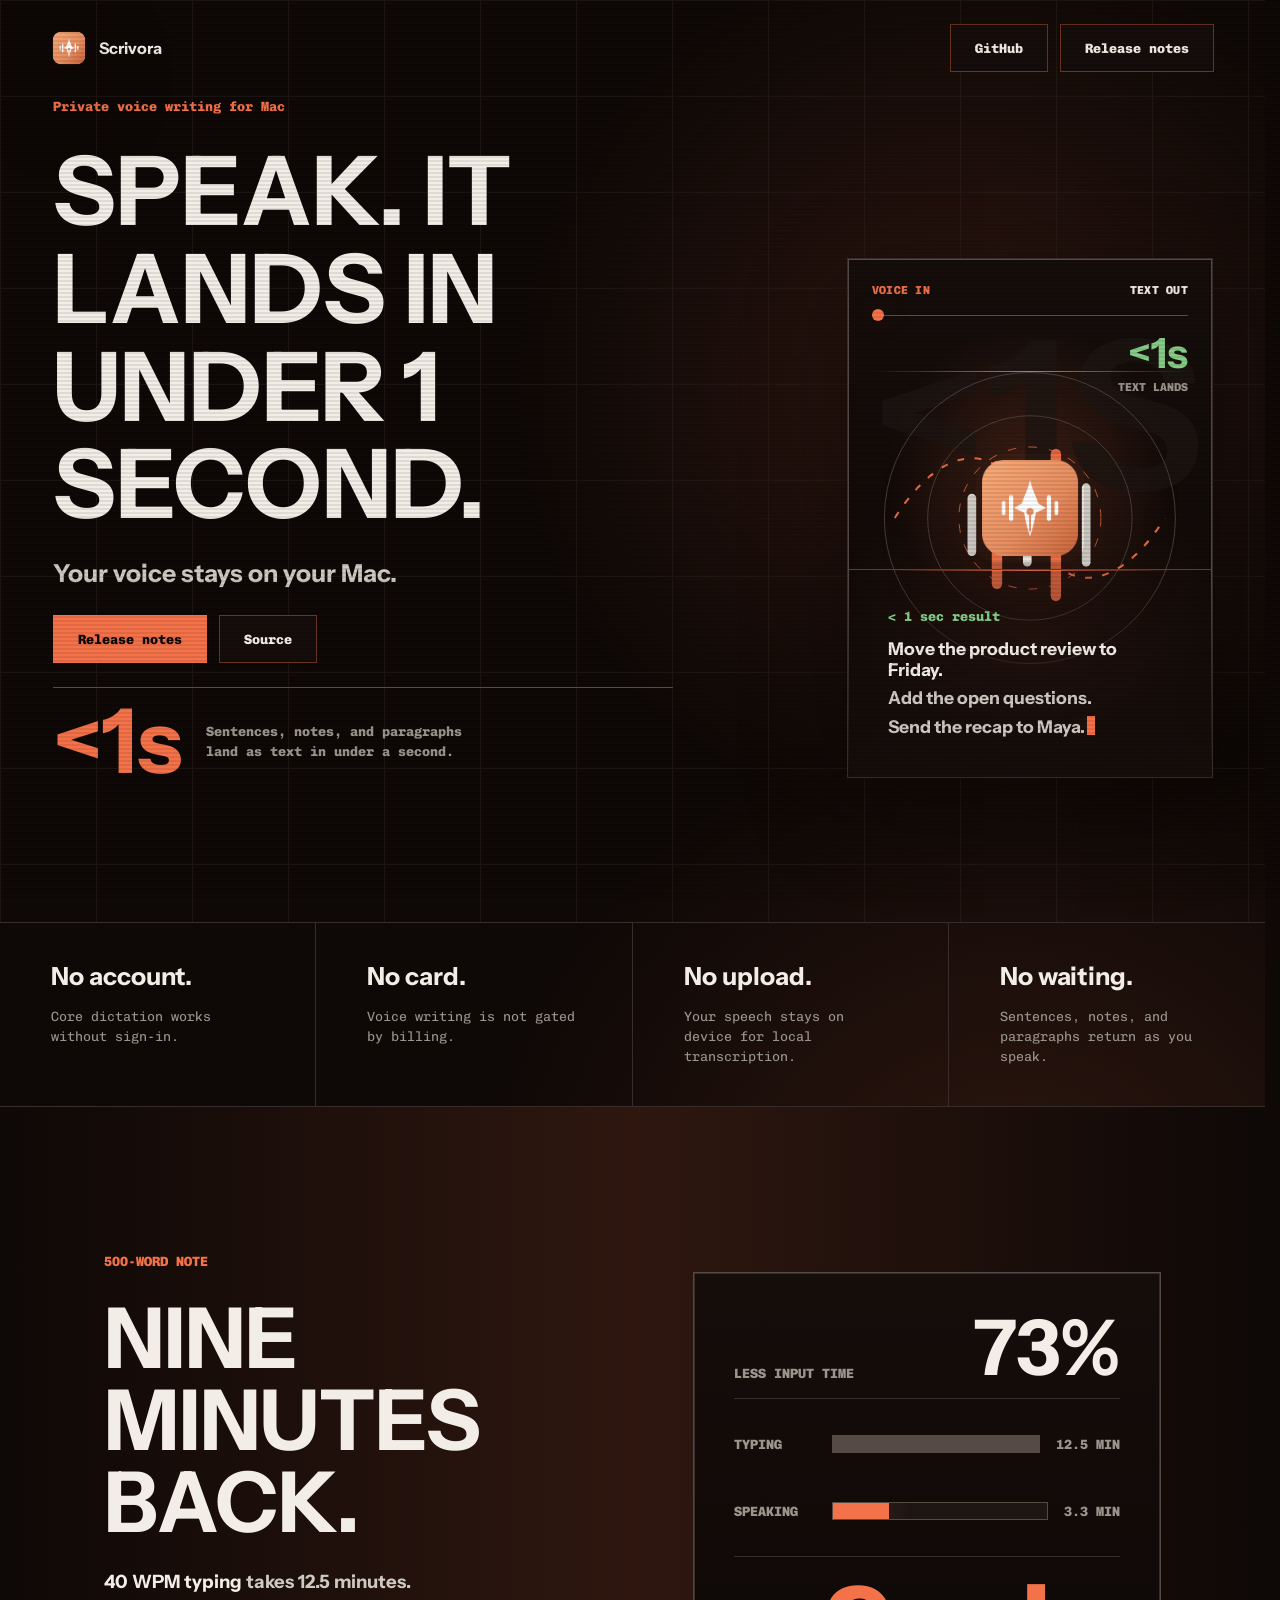
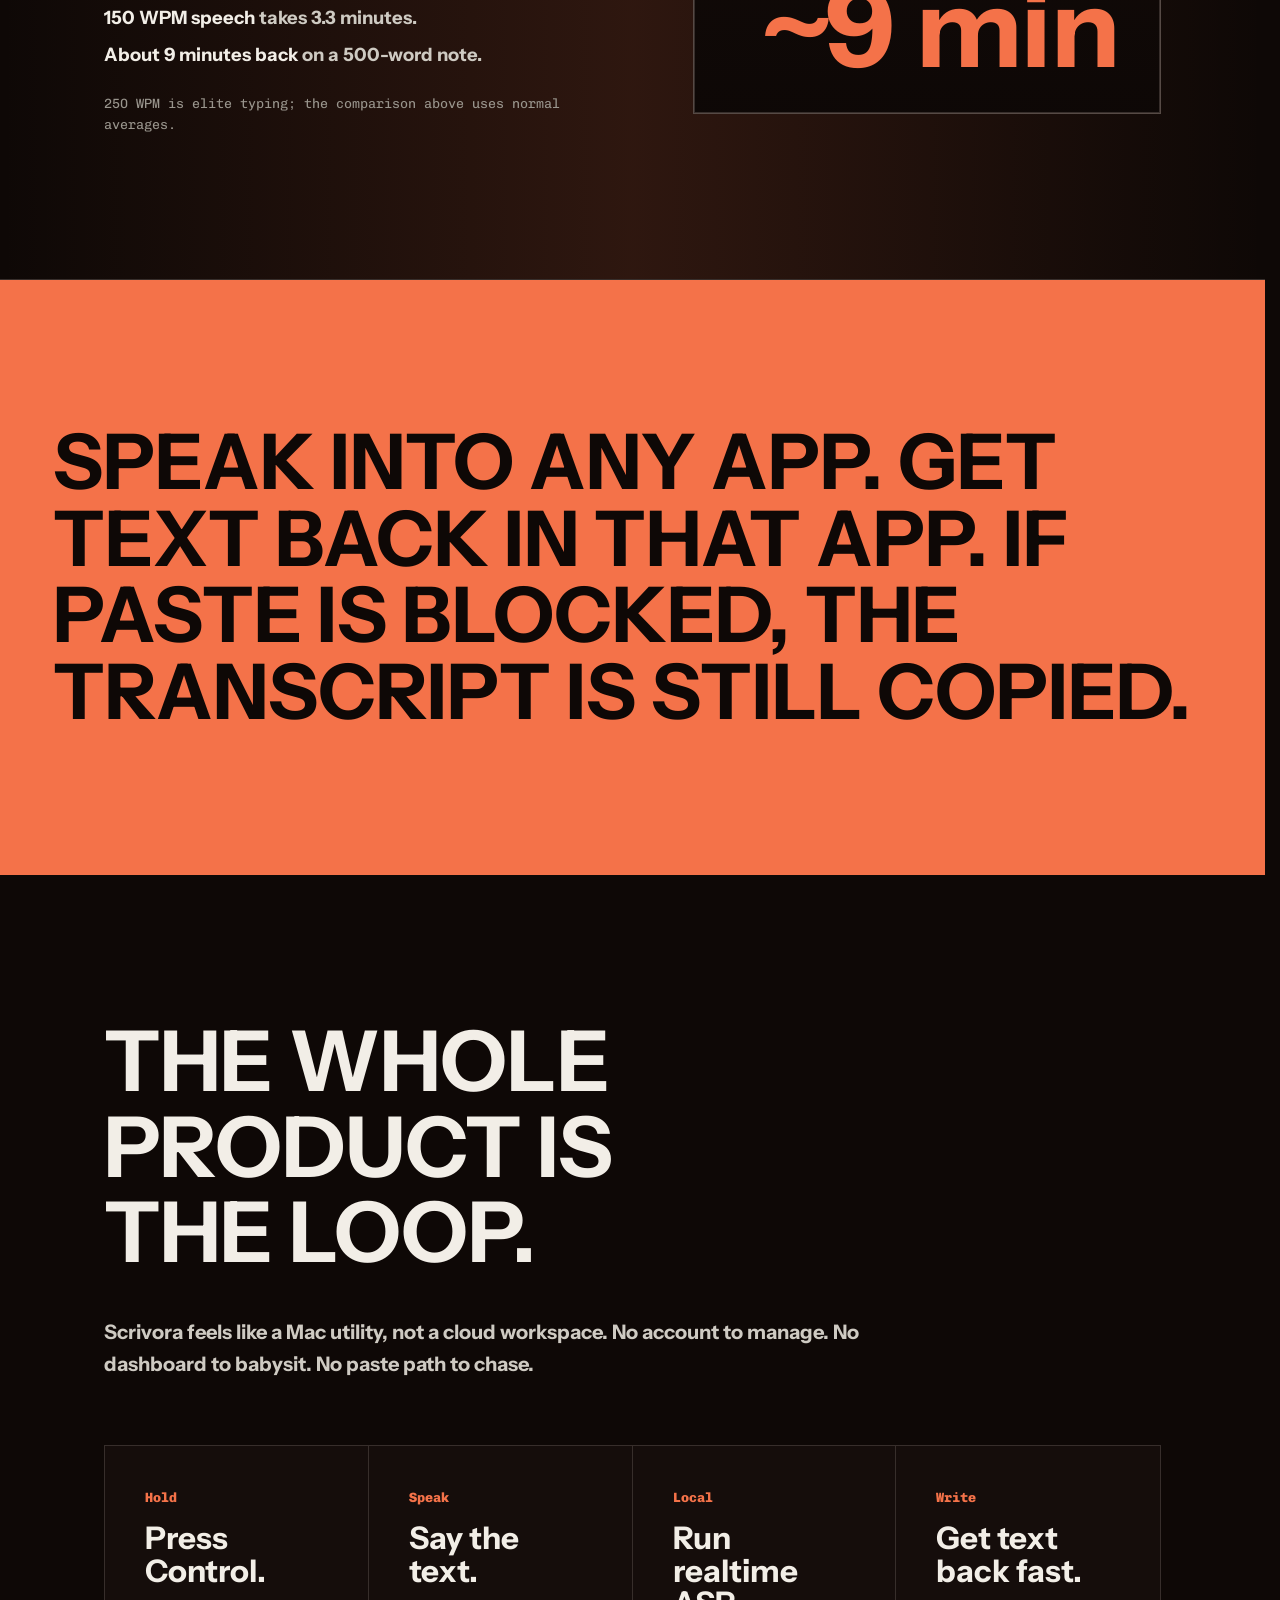
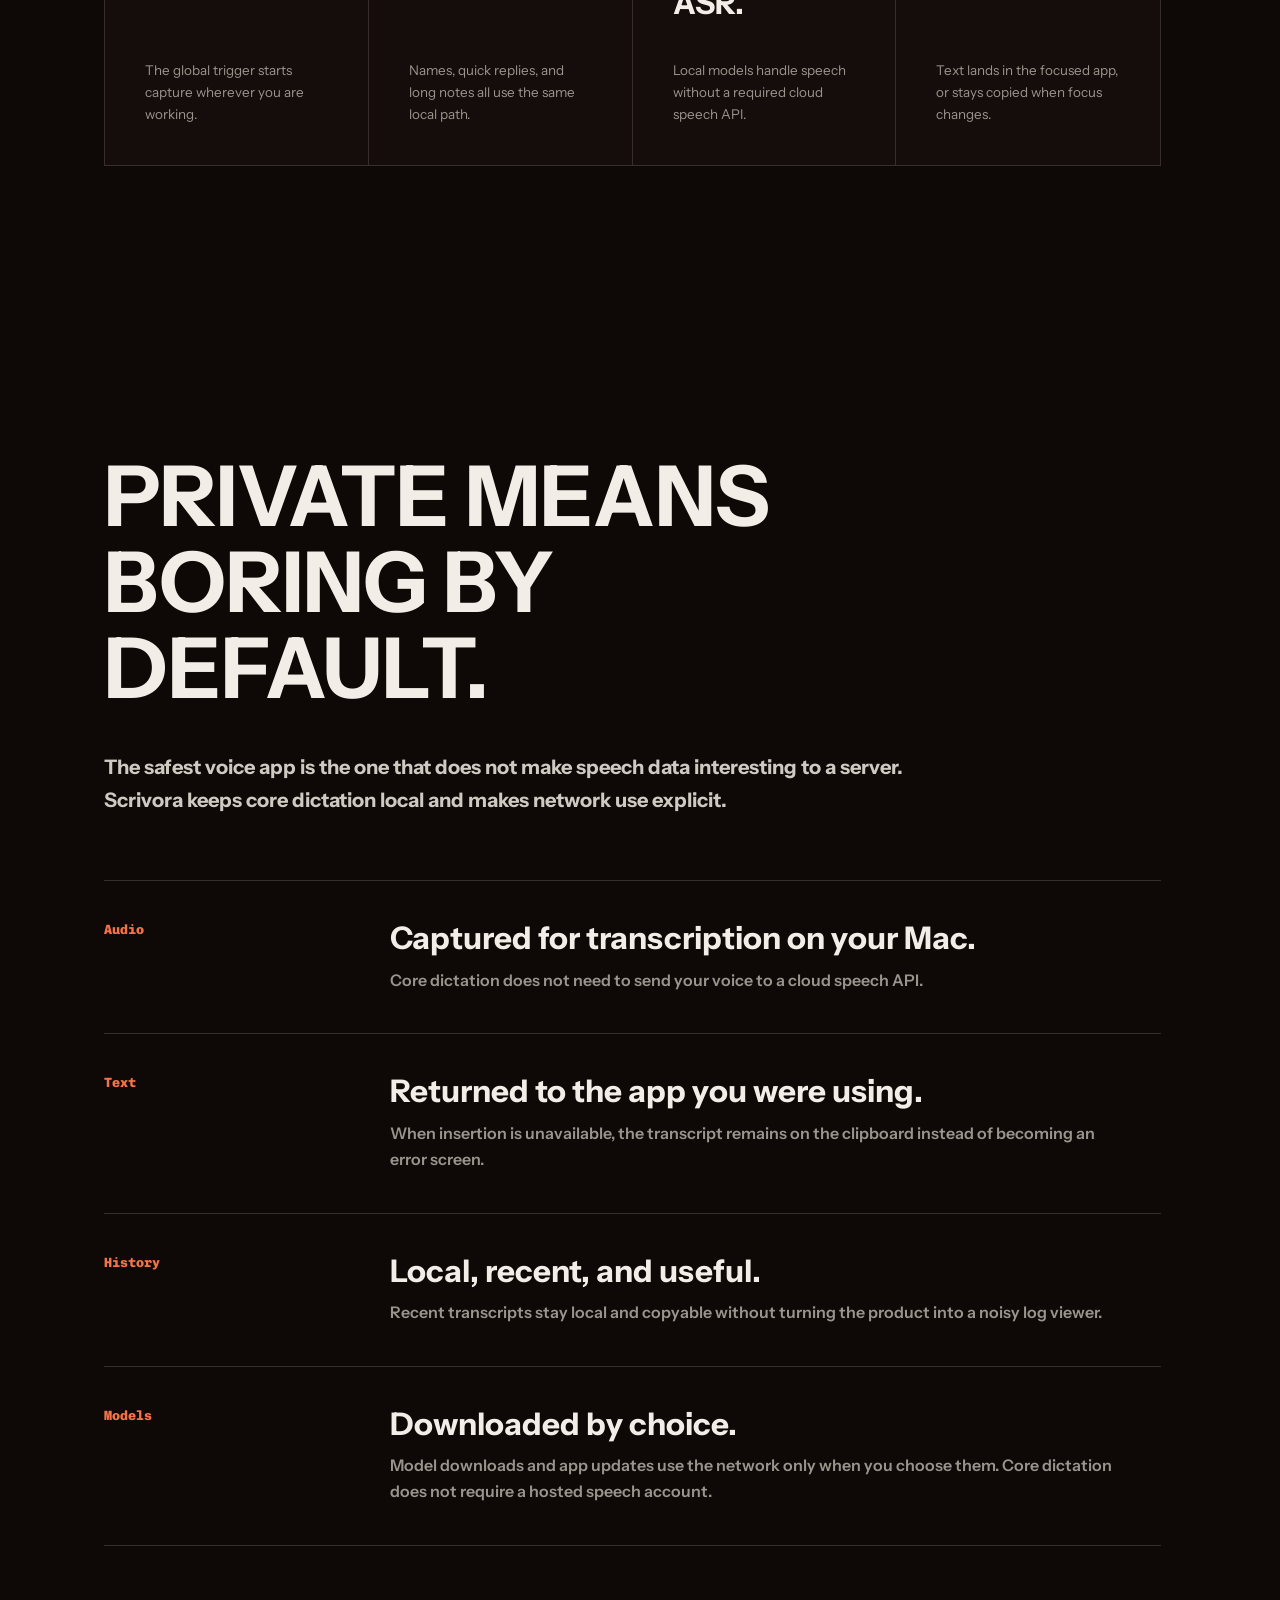
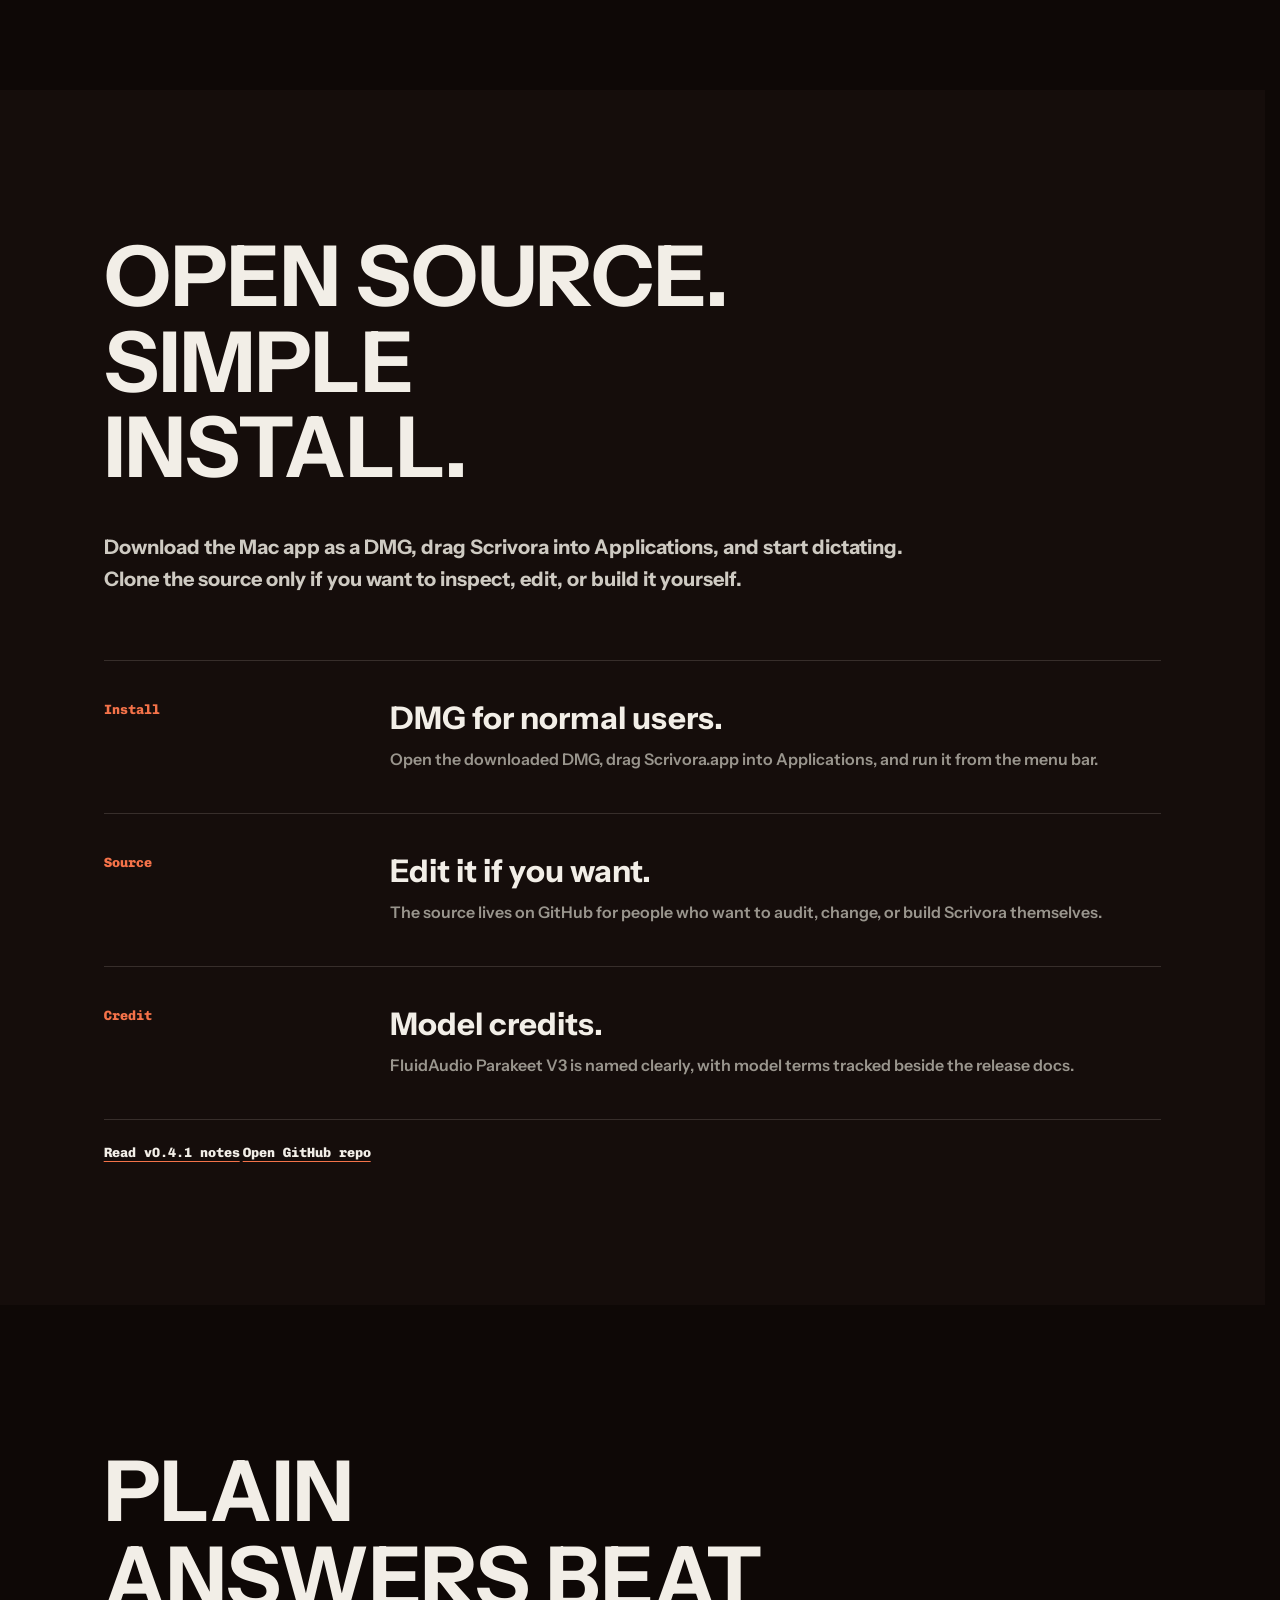
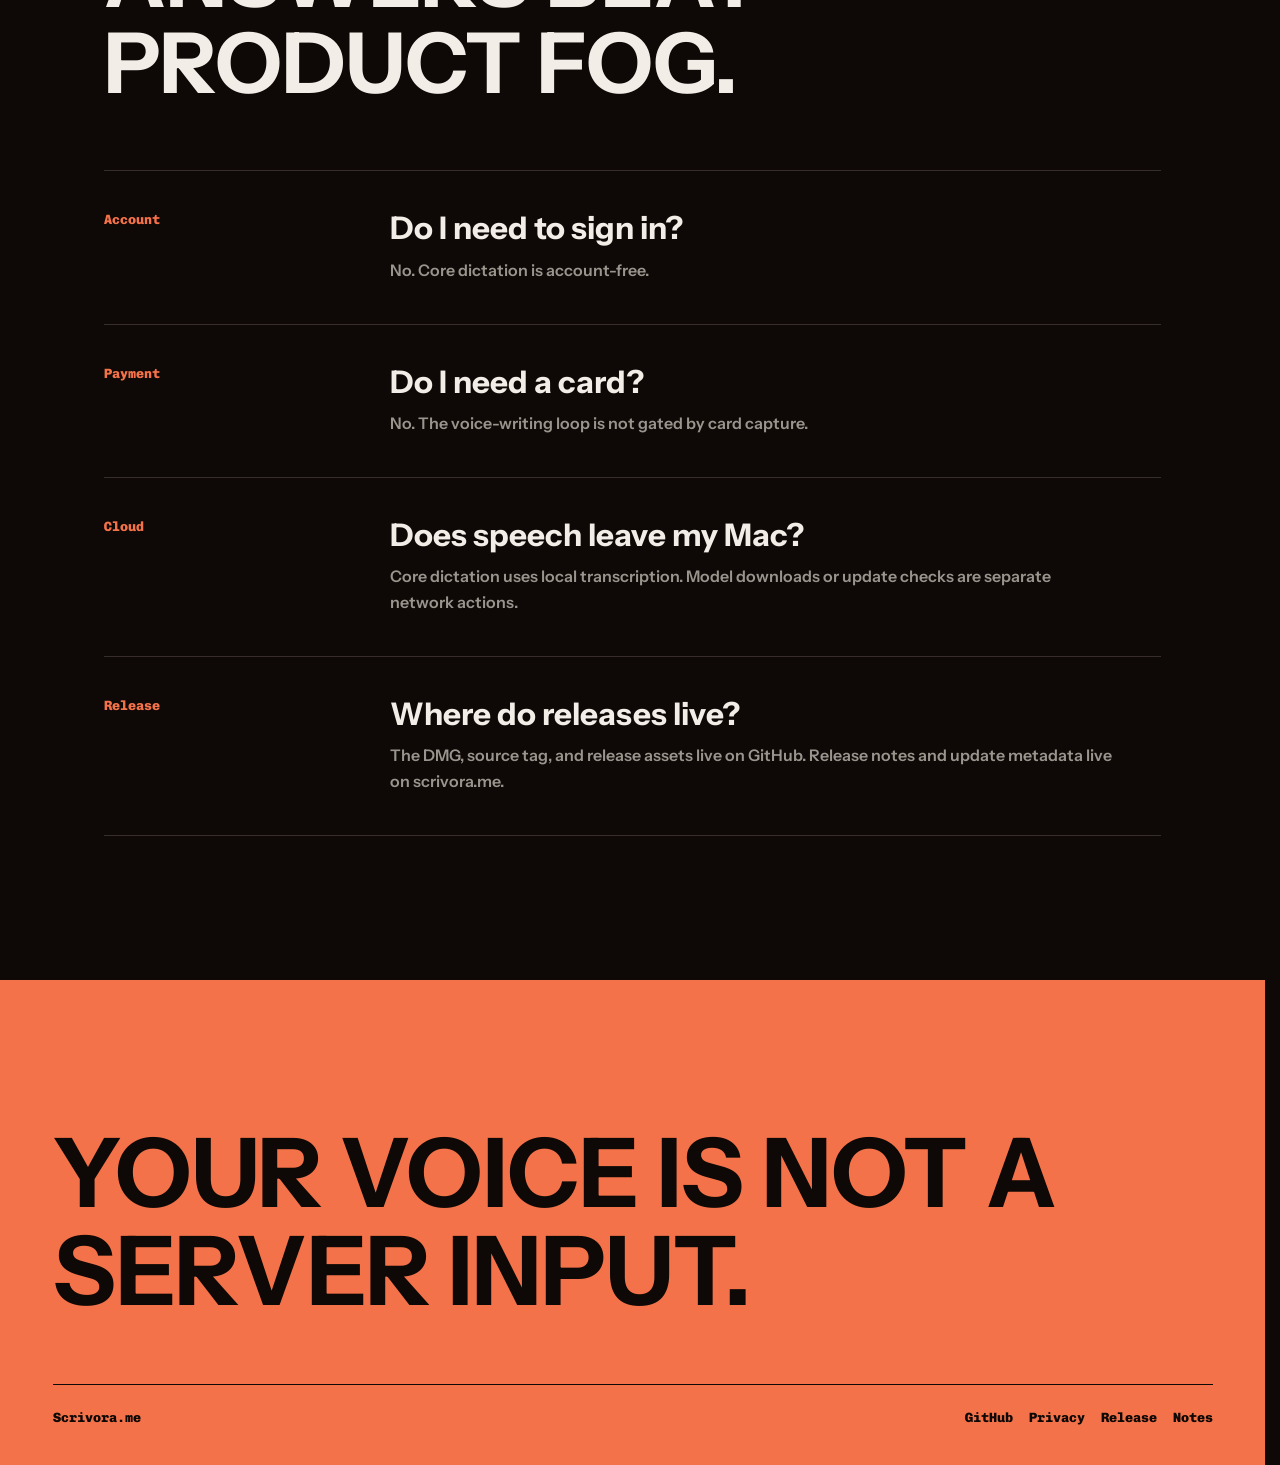
==== index.html @ 7285a5b5 "fix: remove invalid dmg release path" ====
<!doctype html>
<html lang="en">
<head>
  <meta charset="utf-8">
  <meta name="viewport" content="width=device-width, initial-scale=1, viewport-fit=cover">
  <title>Scrivora - Private Voice Writing for Mac</title>
  <meta name="description" content="Scrivora is private voice writing for macOS. No account, no card, no cloud speech API. Hold Control, speak, and text lands in under a second.">
  <meta name="theme-color" content="#1f1714">
  <meta property="og:title" content="Scrivora">
  <meta property="og:description" content="Everything private. Nothing leaves your device for core dictation. No account. No card.">
  <meta property="og:type" content="website">
  <meta property="og:url" content="https://scrivora.me/">
  <meta property="og:image" content="https://scrivora.me/Assets/ScrivoraIcon.png">
  <meta name="twitter:card" content="summary">
  <link rel="canonical" href="https://scrivora.me/">
  <link rel="icon" href="/Assets/ScrivoraIcon.png">
  <link rel="apple-touch-icon" href="/Assets/ScrivoraIcon.png">
  <link rel="manifest" href="/site.webmanifest">
  <link rel="stylesheet" href="/tokens.css">
  <style>
    /* Hallmark · pre-emit critique: P5 H4 E5 S5 R5 V4
     * Hallmark · macrostructure: Manifesto · tone: austere technical · anchor hue: terracotta · nav: N9 · footer: Ft5
     */
    @import url("https://fonts.googleapis.com/css2?family=Chivo+Mono:wght@400;600;700;800&family=Instrument+Sans:wght@400;500;600;700;800;900&display=swap");

    * {
      box-sizing: border-box;
    }

    html,
    body {
      overflow-x: clip;
      background: var(--color-paper);
      color: var(--color-ink);
    }

    html {
      scroll-behavior: smooth;
      scrollbar-gutter: stable;
    }

    body {
      min-width: 320px;
      margin: 0;
      background: var(--gradient-page), var(--color-paper);
      font-family: var(--font-body);
      letter-spacing: 0;
      text-rendering: optimizeLegibility;
      -webkit-font-smoothing: antialiased;
    }

    body::before {
      content: "";
      position: fixed;
      inset: 0;
      z-index: 20;
      pointer-events: none;
      background: var(--pattern-scanline);
      opacity: 0.42;
    }

    ::selection {
      background: var(--color-accent);
      color: var(--color-paper);
    }

    a {
      color: inherit;
    }

    img,
    svg {
      display: block;
      max-width: 100%;
    }

    h1,
    h2,
    h3,
    p {
      margin: 0;
    }

    h1,
    h2,
    h3 {
      min-width: 0;
      overflow-wrap: anywhere;
      font-family: var(--font-display);
      font-style: normal;
      font-weight: 900;
      letter-spacing: 0;
    }

    p {
      color: var(--color-ink-soft);
      font-size: var(--text-base);
      line-height: 1.62;
    }

    .skip-link {
      position: absolute;
      inset-block-start: var(--space-md);
      inset-inline-start: var(--space-md);
      z-index: 40;
      transform: translateY(-160%);
      padding: var(--space-sm) var(--space-md);
      border: var(--rule-hair) solid var(--color-rule-strong);
      background: var(--color-paper);
      color: var(--color-ink);
      font-family: var(--font-mono);
      font-size: var(--text-sm);
      text-decoration: none;
      transition: transform var(--dur-short) var(--ease-out);
    }

    .skip-link:focus {
      transform: translateY(0);
      outline: 2px solid var(--color-accent);
      outline-offset: 3px;
    }

    .nav-edge {
      position: absolute;
      inset-block-start: 0;
      inset-inline: 0;
      z-index: 10;
      display: flex;
      align-items: center;
      justify-content: space-between;
      gap: var(--space-lg);
      padding: var(--space-lg) var(--page-gutter);
    }

    .wordmark {
      display: inline-flex;
      align-items: center;
      gap: var(--space-sm);
      color: var(--color-ink);
      font-family: var(--font-display);
      font-weight: 900;
      text-decoration: none;
      white-space: nowrap;
    }

    .wordmark:hover,
    .wordmark:focus-visible,
    .foot-links a:hover,
    .foot-links a:focus-visible {
      color: var(--color-accent);
      outline: 0;
    }

    .wordmark:focus-visible,
    .foot-links a:focus-visible {
      outline: 2px solid var(--color-accent);
      outline-offset: 4px;
    }

    .wordmark:active,
    .foot-links a:active {
      color: var(--color-accent-strong);
    }

    .wordmark img {
      width: 36px;
      height: 36px;
      border-radius: var(--radius-sm);
      box-shadow: var(--shadow-soft);
    }

    .nav-links {
      display: inline-flex;
      align-items: center;
      gap: var(--space-sm);
    }

    .nav-cta,
    .button,
    .text-link {
      white-space: nowrap;
    }

    .nav-cta,
    .button {
      display: inline-flex;
      align-items: center;
      justify-content: center;
      min-height: 48px;
      padding: 0 var(--space-lg);
      border: var(--rule-hair) solid var(--color-accent-rule);
      background: var(--color-paper-2);
      color: var(--color-ink);
      font-family: var(--font-mono);
      font-size: var(--text-sm);
      font-weight: 800;
      text-decoration: none;
      transition: transform var(--dur-short) var(--ease-out), background-color var(--dur-short) var(--ease-out), border-color var(--dur-short) var(--ease-out);
    }

    .button.primary {
      background: var(--color-accent);
      border-color: var(--color-accent);
      color: var(--color-paper);
    }

    .nav-cta:hover,
    .button:hover,
    .nav-cta:focus-visible,
    .button:focus-visible {
      transform: translateY(-1px);
      border-color: var(--color-accent);
      outline: 0;
    }

    .nav-cta:focus-visible,
    .button:focus-visible,
    .text-link:focus-visible {
      outline: 2px solid var(--color-accent);
      outline-offset: 4px;
    }

    .nav-cta:active,
    .button:active {
      transform: translateY(1px);
    }

    .nav-cta[aria-disabled="true"],
    .button:disabled,
    .button[aria-disabled="true"],
    .text-link[aria-disabled="true"],
    .foot-links a[aria-disabled="true"] {
      color: var(--color-muted);
      cursor: not-allowed;
      background: var(--color-paper-3);
      border-color: var(--color-rule);
      pointer-events: none;
    }

    .hero {
      position: relative;
      min-height: 760px;
      display: grid;
      align-items: end;
      padding: var(--space-3xl) var(--page-gutter) var(--space-4xl);
      background: var(--gradient-hero);
      isolation: isolate;
    }

    .hero::before {
      content: "";
      position: absolute;
      inset: 0;
      z-index: -2;
      background: var(--pattern-grid);
      background-size: 96px 96px;
      opacity: 0.36;
    }

    .hero-layout {
      width: min(100%, var(--page-max));
      margin-inline: auto;
      display: grid;
      grid-template-columns: minmax(0, 1.05fr) minmax(280px, 0.55fr);
      gap: var(--space-3xl);
      align-items: end;
    }

    .hero-copy {
      display: grid;
      gap: var(--space-lg);
    }

    .product-line {
      color: var(--color-accent);
      font-family: var(--font-mono);
      font-size: var(--text-sm);
      font-weight: 800;
    }

    .hero h1 {
      max-width: 10ch;
      color: var(--color-ink);
      font-size: var(--text-display);
      line-height: 1.02;
      text-transform: uppercase;
      overflow-wrap: anywhere;
    }

    .hero-lede {
      max-width: 42ch;
      color: var(--color-ink-soft);
      font-size: clamp(1.15rem, 2vw, 1.55rem);
      font-weight: 700;
      line-height: 1.36;
    }

    .hero-actions {
      display: flex;
      flex-wrap: wrap;
      gap: var(--space-sm);
      align-items: center;
    }

    .hero-proof {
      display: grid;
      grid-template-columns: auto minmax(0, 1fr);
      gap: var(--space-lg);
      align-items: center;
      width: min(100%, 620px);
      padding-block-start: var(--space-md);
      border-block-start: var(--rule-hair) solid var(--color-rule-strong);
    }

    .hero-proof strong {
      color: var(--color-accent);
      font-family: var(--font-display);
      font-size: clamp(3.4rem, 7vw, 6.3rem);
      font-weight: 900;
      line-height: 0.82;
      white-space: nowrap;
    }

    .hero-proof span {
      max-width: 34ch;
      color: var(--color-muted);
      font-family: var(--font-mono);
      font-size: var(--text-sm);
      font-weight: 800;
      line-height: 1.5;
    }

    .privacy-signal {
      position: relative;
      min-height: 520px;
      display: grid;
      align-items: end;
      border: var(--rule-hair) solid var(--color-rule);
      background: linear-gradient(180deg, var(--color-paper-2), var(--color-paper));
      overflow: clip;
      isolation: isolate;
      container-type: inline-size;
      box-shadow: inset 0 0 0 var(--rule-hair) var(--color-rule-strong), var(--shadow-soft);
    }

    .privacy-signal::before {
      content: "";
      position: absolute;
      inset: -24%;
      z-index: -1;
      background:
        radial-gradient(circle at 50% 42%, var(--color-glow), var(--color-transparent) 34%),
        radial-gradient(circle at 50% 70%, var(--color-accent-soft), var(--color-transparent) 42%);
      opacity: 0.82;
      transform: scale(0.82);
      animation: signal-bloom 2.6s var(--ease-in-out) infinite;
    }

    .privacy-signal::after {
      content: "<1S";
      position: absolute;
      inset-inline-start: var(--space-lg);
      inset-block-start: 52px;
      color: var(--color-paper-3);
      font-family: var(--font-display);
      font-size: clamp(5.2rem, 18vw, 13rem);
      font-weight: 900;
      line-height: 1;
      z-index: 0;
      opacity: 0.72;
    }

    .signal-svg {
      position: absolute;
      inset: 0;
      z-index: 1;
      width: 100%;
      height: 100%;
      opacity: 0.95;
    }

    .signal-flow {
      position: absolute;
      inset-block-start: var(--space-lg);
      inset-inline: var(--space-lg);
      z-index: 3;
      min-height: 56px;
      color: var(--color-muted);
      font-family: var(--font-mono);
      font-size: var(--text-xs);
      font-weight: 800;
      letter-spacing: 0.02em;
    }

    .signal-flow span {
      position: absolute;
      inset-block-start: 0;
      text-transform: uppercase;
      white-space: nowrap;
    }

    .signal-flow span:first-child {
      inset-inline-start: 0;
      color: var(--color-accent);
    }

    .signal-flow span:last-child {
      inset-inline-end: 0;
      color: var(--color-ink);
    }

    .signal-flow::before {
      content: "";
      position: absolute;
      inset-inline: 0;
      inset-block-start: 32px;
      height: var(--rule-hair);
      background: var(--color-rule-strong);
    }

    .signal-flow::after {
      content: "";
      position: absolute;
      inset-inline-start: 0;
      inset-block-start: 26px;
      width: 12px;
      height: 12px;
      border-radius: 999px;
      background: var(--color-accent);
      box-shadow: 0 0 32px var(--color-glow);
      animation: flow-travel 1.15s var(--ease-in-out) infinite;
    }

    .signal-ring {
      fill: none;
      stroke: var(--color-rule-strong);
      stroke-width: 1;
    }

    .signal-ring.accent {
      stroke: var(--color-accent);
      stroke-dasharray: 10 14;
      animation: signal-dash 4.8s linear infinite;
      transform-origin: center;
    }

    .signal-path {
      fill: none;
      stroke: var(--color-accent);
      stroke-width: 2.4;
      stroke-dasharray: 8 12;
      filter: drop-shadow(0 0 18px var(--color-glow));
      animation: route-dash 1.6s linear infinite;
    }

    .signal-bars rect {
      fill: var(--color-ink);
      transform-origin: center;
      animation: bar-pulse 640ms var(--ease-in-out) infinite;
    }

    .signal-bars rect:nth-child(2n) {
      fill: var(--color-accent);
      animation-delay: 180ms;
    }

    .signal-sweep {
      position: absolute;
      inset-inline: var(--space-lg);
      inset-block-start: 112px;
      z-index: 2;
      height: var(--rule-hair);
      background: linear-gradient(90deg, var(--color-transparent), var(--color-accent), var(--color-transparent));
      opacity: 0.92;
      filter: drop-shadow(0 0 18px var(--color-glow));
      animation: scan-sweep 1.15s var(--ease-in-out) infinite;
    }

    .signal-metric {
      position: absolute;
      inset-inline-end: var(--space-lg);
      inset-block-start: 76px;
      z-index: 3;
      display: grid;
      gap: var(--space-xs);
      justify-items: end;
      color: var(--color-ink);
      font-family: var(--font-mono);
      font-weight: 800;
      text-align: end;
    }

    .signal-metric strong {
      color: var(--color-device);
      font-family: var(--font-display);
      font-size: clamp(2.6rem, 9cqw, 4.8rem);
      line-height: 0.88;
    }

    .signal-metric span {
      color: var(--color-muted);
      font-size: var(--text-xs);
      text-transform: uppercase;
    }

    .signal-mark {
      position: absolute;
      inset-block-start: 48%;
      inset-inline-start: 50%;
      z-index: 2;
      width: 108px;
      height: 108px;
      transform: translate(-50%, -50%);
      border-radius: var(--radius-lg);
      box-shadow: var(--shadow-soft);
      animation: mark-float 2.2s var(--ease-in-out) infinite;
    }

    .signal-output {
      position: relative;
      z-index: 2;
      display: grid;
      gap: var(--space-md);
      padding: var(--space-xl);
      border-block-start: var(--rule-hair) solid var(--color-rule-strong);
      background: linear-gradient(180deg, var(--color-transparent), var(--color-paper-2));
    }

    .signal-output::before {
      content: "";
      position: absolute;
      inset-inline: var(--space-xl);
      inset-block-start: 0;
      height: var(--rule-hair);
      background: linear-gradient(90deg, var(--color-transparent), var(--color-accent), var(--color-transparent));
      opacity: 0.82;
      transform-origin: left;
      animation: output-write 1.6s var(--ease-in-out) infinite;
    }

    .latency-chip {
      width: fit-content;
      color: var(--color-device);
      font-family: var(--font-mono);
      font-size: var(--text-sm);
      font-weight: 800;
      line-height: 1;
    }

    .result-words {
      display: grid;
      gap: 0.4em;
      max-width: 34ch;
      color: var(--color-ink);
      font-size: clamp(1.1rem, 3.8cqw, 1.55rem);
      font-weight: 900;
      line-height: 1.18;
    }

    .result-line {
      display: block;
      overflow: hidden;
    }

    .result-line > span {
      display: inline-block;
      opacity: 0;
      clip-path: inset(0 100% 0 0);
      transform: translateY(12px);
      animation: line-write 680ms var(--ease-out) forwards;
    }

    .result-line:nth-child(2) > span {
      animation-delay: 420ms;
    }

    .result-line:nth-child(3) > span {
      animation-delay: 820ms;
    }

    .result-caret {
      display: inline-block;
      width: 0.42em;
      height: 1.08em;
      margin-inline-start: 0.14em;
      background: var(--color-accent);
      box-shadow: 0 0 22px var(--color-glow);
      vertical-align: -0.14em;
      animation: caret-blink 900ms steps(2, start) infinite;
    }

    .result-line:nth-child(2),
    .result-line:nth-child(3) {
      color: var(--color-ink-soft);
    }

    .promise-strip {
      display: grid;
      grid-template-columns: repeat(4, minmax(0, 1fr));
      border-block: var(--rule-hair) solid var(--color-rule);
    }

    .promise-cell {
      min-height: 160px;
      padding: var(--space-xl) var(--page-gutter);
      border-inline-end: var(--rule-hair) solid var(--color-rule);
    }

    .promise-cell:last-child {
      border-inline-end: 0;
    }

    .promise-cell strong {
      display: block;
      color: var(--color-ink);
      font-size: var(--text-lg);
      line-height: 1.08;
    }

    .promise-cell span {
      display: block;
      margin-block-start: var(--space-md);
      color: var(--color-muted);
      font-family: var(--font-mono);
      font-size: var(--text-sm);
      line-height: 1.5;
    }

    .speed-band {
      border-block-end: var(--rule-hair) solid var(--color-rule);
      background:
        linear-gradient(90deg, var(--color-transparent), var(--color-accent-soft), var(--color-transparent)),
        var(--color-paper);
    }

    .speed-layout {
      width: min(100%, var(--page-max));
      margin-inline: auto;
      padding: var(--space-4xl) var(--page-gutter);
      display: grid;
      grid-template-columns: minmax(0, 0.76fr) minmax(320px, 0.72fr);
      gap: var(--space-3xl);
      align-items: center;
    }

    .speed-copy {
      display: grid;
      gap: var(--space-lg);
    }

    .speed-kicker {
      color: var(--color-accent);
      font-family: var(--font-mono);
      font-size: var(--text-sm);
      font-weight: 800;
      text-transform: uppercase;
    }

    .speed-copy h2 {
      max-width: 11ch;
      color: var(--color-ink);
      font-size: var(--text-display-s);
      line-height: 0.98;
      text-transform: uppercase;
      overflow-wrap: anywhere;
    }

    .speed-copy > p:not(.speed-kicker):not(.speed-note) {
      max-width: 44ch;
      color: var(--color-ink-soft);
      font-size: clamp(1rem, 1.6vw, 1.15rem);
      font-weight: 700;
      line-height: 1.55;
    }

    .speed-summary {
      display: grid;
      gap: var(--space-xs);
    }

    .speed-summary span {
      display: block;
    }

    .speed-summary strong {
      color: var(--color-ink);
      font-weight: 900;
    }

    .speed-note {
      max-width: 58ch;
      color: var(--color-muted);
      font-family: var(--font-mono);
      font-size: var(--text-sm);
      line-height: 1.55;
    }

    .speed-visual {
      display: grid;
      gap: var(--space-lg);
      padding: var(--space-xl);
      border: var(--rule-hair) solid var(--color-rule-strong);
      background: linear-gradient(180deg, var(--color-paper-2), var(--color-paper));
      box-shadow: inset 0 0 0 var(--rule-hair) var(--color-rule);
    }

    .speed-visual-head {
      display: grid;
      grid-template-columns: minmax(0, 1fr) auto;
      gap: var(--space-md);
      align-items: end;
      padding-block-end: var(--space-md);
      border-block-end: var(--rule-hair) solid var(--color-rule);
    }

    .speed-visual-head span,
    .speed-meter-label,
    .speed-meter-time,
    .speed-save span {
      color: var(--color-muted);
      font-family: var(--font-mono);
      font-size: var(--text-sm);
      font-weight: 800;
      line-height: 1.35;
      text-transform: uppercase;
    }

    .speed-visual-head strong {
      color: var(--color-ink);
      font-size: clamp(2.6rem, 6vw, 5.4rem);
      font-weight: 900;
      line-height: 0.9;
      white-space: nowrap;
    }

    .speed-meter {
      display: grid;
      grid-template-columns: minmax(82px, 0.26fr) minmax(0, 1fr) auto;
      gap: var(--space-md);
      align-items: center;
      padding-block: var(--space-sm);
    }

    .speed-track {
      position: relative;
      min-width: 0;
      height: 18px;
      border: var(--rule-hair) solid var(--color-rule-strong);
      background: var(--color-paper-3);
      overflow: clip;
    }

    .speed-fill {
      position: absolute;
      inset-block: 0;
      inset-inline-start: 0;
      background: var(--color-rule-strong);
      transform-origin: left center;
      animation: speed-fill 1.2s var(--ease-out) both;
    }

    .speed-fill.typing {
      width: 100%;
    }

    .speed-fill.voice {
      width: 26%;
      background: var(--color-accent);
      box-shadow: 0 0 28px var(--color-glow);
    }

    .speed-save {
      display: flex;
      justify-content: flex-end;
      padding-block-start: var(--space-lg);
      border-block-start: var(--rule-hair) solid var(--color-rule);
      text-align: end;
    }

    .speed-save strong {
      color: var(--color-accent);
      font-size: clamp(3.8rem, 9vw, 7rem);
      font-weight: 900;
      line-height: 0.82;
      white-space: nowrap;
    }

    .speed-save span {
      color: var(--color-ink-soft);
    }

    .claim {
      padding: var(--space-4xl) var(--page-gutter);
      background: var(--color-accent);
      color: var(--color-paper);
    }

    .claim p {
      width: min(100%, var(--page-max));
      margin-inline: auto;
      color: var(--color-paper);
      font-size: clamp(2rem, 6vw, 5rem);
      font-weight: 900;
      line-height: 1;
      min-width: 0;
      overflow-wrap: anywhere;
      text-transform: uppercase;
    }

    .section {
      width: min(100%, var(--page-max));
      margin-inline: auto;
      padding: var(--space-4xl) var(--page-gutter);
    }

    .section h2 {
      max-width: 12ch;
      color: var(--color-ink);
      font-size: var(--text-display-s);
      line-height: 1.02;
      text-transform: uppercase;
    }

    .section-intro {
      max-width: 60ch;
      margin-block-start: var(--space-xl);
      font-size: var(--text-md);
      font-weight: 700;
    }

    .workflow {
      display: grid;
      gap: var(--space-2xl);
    }

    .workflow-list {
      display: grid;
      grid-template-columns: repeat(4, minmax(0, 1fr));
      border: var(--rule-hair) solid var(--color-rule);
      background: var(--color-paper-2);
    }

    .workflow-step {
      min-height: 260px;
      padding: var(--space-xl);
      border-inline-end: var(--rule-hair) solid var(--color-rule);
      display: flex;
      flex-direction: column;
      justify-content: space-between;
      gap: var(--space-xl);
    }

    .workflow-step:last-child {
      border-inline-end: 0;
    }

    .workflow-step span {
      color: var(--color-accent);
      font-family: var(--font-mono);
      font-size: var(--text-sm);
      font-weight: 800;
    }

    .workflow-step h3 {
      margin-block-start: var(--space-md);
      color: var(--color-ink);
      font-size: var(--text-xl);
      line-height: 1.05;
    }

    .workflow-step p {
      color: var(--color-muted);
      font-size: var(--text-sm);
    }

    .privacy-table,
    .release-table,
    .faq-table {
      margin-block-start: var(--space-2xl);
      border-block-start: var(--rule-hair) solid var(--color-rule);
    }

    .privacy-row,
    .release-row,
    .faq-row {
      display: grid;
      grid-template-columns: minmax(130px, 0.32fr) minmax(0, 1fr);
      gap: var(--space-xl);
      padding-block: var(--space-xl);
      border-block-end: var(--rule-hair) solid var(--color-rule);
    }

    .privacy-row strong,
    .release-row strong,
    .faq-row strong {
      color: var(--color-accent);
      font-family: var(--font-mono);
      font-size: var(--text-sm);
      font-weight: 800;
    }

    .privacy-row h3,
    .release-row h3,
    .faq-row h3 {
      color: var(--color-ink);
      font-size: var(--text-xl);
      line-height: 1.1;
    }

    .privacy-row p,
    .release-row p,
    .faq-row p {
      max-width: 66ch;
      margin-block-start: var(--space-sm);
      color: var(--color-muted);
      font-weight: 600;
    }

    .release-band {
      background: var(--color-paper-2);
    }

    .text-link {
      display: inline-flex;
      width: fit-content;
      margin-block-start: var(--space-lg);
      color: var(--color-ink);
      font-family: var(--font-mono);
      font-size: var(--text-sm);
      font-weight: 800;
      text-decoration: underline;
      text-decoration-color: var(--color-accent);
      text-underline-offset: 0.3em;
    }

    .text-link:hover {
      color: var(--color-accent);
      text-decoration-color: var(--color-ink);
    }

    .text-link:active {
      color: var(--color-accent-strong);
    }

    .foot-stmt {
      padding: var(--space-4xl) var(--page-gutter) var(--space-xl);
      background: var(--color-accent);
      color: var(--color-paper);
    }

    .foot-inner {
      width: min(100%, var(--page-max));
      margin-inline: auto;
      display: grid;
      gap: var(--space-2xl);
    }

    .foot-line {
      max-width: 26ch;
      color: var(--color-paper);
      font-family: var(--font-display);
      font-size: clamp(2.6rem, 8vw, 6rem);
      font-weight: 900;
      line-height: 1.02;
      min-width: 0;
      overflow-wrap: anywhere;
      text-transform: uppercase;
    }

    .foot-meta {
      display: flex;
      align-items: center;
      justify-content: space-between;
      gap: var(--space-lg);
      padding-block-start: var(--space-lg);
      border-block-start: var(--rule-hair) solid var(--color-paper);
      color: var(--color-paper);
      font-family: var(--font-mono);
      font-size: var(--text-sm);
      font-weight: 800;
    }

    .foot-links {
      display: flex;
      flex-wrap: wrap;
      gap: var(--space-md);
    }

    .foot-links a {
      color: inherit;
      text-decoration: none;
      white-space: nowrap;
    }

    @keyframes signal-dash {
      to {
        transform: rotate(360deg);
      }
    }

    @keyframes signal-bloom {
      0%, 100% {
        opacity: 0.52;
        transform: scale(0.82);
      }

      50% {
        opacity: 0.94;
        transform: scale(1);
      }
    }

    @keyframes flow-travel {
      0% {
        opacity: 0.12;
        transform: translateX(0) scale(0.7);
      }

      18% {
        opacity: 1;
      }

      82% {
        opacity: 1;
      }

      100% {
        opacity: 0.18;
        transform: translateX(calc(100cqw - 12px)) scale(1);
      }
    }

    @keyframes scan-sweep {
      0%, 100% {
        opacity: 0.22;
        transform: translateY(0) scaleX(0.2);
      }

      50% {
        opacity: 0.95;
        transform: translateY(212px) scaleX(1);
      }
    }

    @keyframes route-dash {
      to {
        stroke-dashoffset: -120;
      }
    }

    @keyframes bar-pulse {
      0%, 100% {
        transform: scaleY(0.48);
        opacity: 0.58;
      }
      50% {
        transform: scaleY(1);
        opacity: 1;
      }
    }

    @keyframes mark-float {
      0%, 100% {
        transform: translate(-50%, -50%) translateY(0);
      }

      50% {
        transform: translate(-50%, -50%) translateY(-8px);
      }
    }

    @keyframes speed-fill {
      from {
        opacity: 0.58;
        transform: scaleX(0.04);
      }

      to {
        opacity: 1;
        transform: scaleX(1);
      }
    }

    @keyframes output-write {
      0%, 100% {
        opacity: 0.2;
        transform: scaleX(0.18);
      }

      48%, 62% {
        opacity: 0.92;
        transform: scaleX(1);
      }
    }

    @keyframes line-write {
      0% {
        opacity: 0;
        clip-path: inset(0 100% 0 0);
        transform: translateY(12px);
      }

      62% {
        opacity: 1;
        clip-path: inset(0 0 0 0);
        transform: translateY(0);
      }

      100% {
        opacity: 1;
        clip-path: inset(0 0 0 0);
        transform: translateY(0);
      }
    }

    @keyframes caret-blink {
      0%, 48% {
        opacity: 1;
      }

      49%, 100% {
        opacity: 0;
      }
    }

    @media (max-width: 64rem) {
      .hero {
        min-height: auto;
      }

      .hero-layout {
        grid-template-columns: minmax(0, 1fr);
        gap: var(--space-2xl);
      }

      .privacy-signal {
        min-height: 420px;
      }

      .promise-strip,
      .workflow-list {
        grid-template-columns: repeat(2, minmax(0, 1fr));
      }

      .speed-layout {
        grid-template-columns: minmax(0, 1fr);
        gap: var(--space-2xl);
      }

      .promise-cell:nth-child(2),
      .workflow-step:nth-child(2) {
        border-inline-end: 0;
      }

      .promise-cell:nth-child(1),
      .promise-cell:nth-child(2),
      .workflow-step:nth-child(1),
      .workflow-step:nth-child(2) {
        border-block-end: var(--rule-hair) solid var(--color-rule);
      }
    }

    @media (max-width: 42rem) {
      .nav-edge {
        padding-block: var(--space-md);
      }

      .nav-links {
        flex-wrap: wrap;
        justify-content: flex-end;
      }

      .wordmark span {
        display: none;
      }

      .nav-cta {
        min-height: 44px;
        padding-inline: var(--space-md);
      }

      .hero {
        padding-block-start: var(--space-3xl);
        padding-block-end: var(--space-4xl);
      }

      .hero h1 {
        font-size: clamp(2.75rem, 12vw, 3.6rem);
      }

      .privacy-signal {
        min-height: 420px;
      }

      .speed-layout {
        padding-block: var(--space-3xl);
      }

      .speed-copy h2 {
        font-size: clamp(2.4rem, 11vw, 3.5rem);
      }

      .speed-visual {
        padding: var(--space-lg);
      }

      .speed-visual-head,
      .speed-meter,
      .speed-save {
        grid-template-columns: minmax(0, 1fr);
        align-items: start;
      }

      .speed-visual-head strong,
      .speed-save strong {
        white-space: normal;
      }

      .hero-proof {
        grid-template-columns: minmax(0, 1fr);
        gap: var(--space-sm);
      }

      .promise-strip,
      .workflow-list {
        grid-template-columns: minmax(0, 1fr);
      }

      .promise-cell,
      .workflow-step,
      .promise-cell:nth-child(2),
      .workflow-step:nth-child(2) {
        min-height: auto;
        border-inline-end: 0;
        border-block-end: var(--rule-hair) solid var(--color-rule);
      }

      .promise-cell:last-child,
      .workflow-step:last-child {
        border-block-end: 0;
      }

      .claim p,
      .section h2,
      .foot-line {
        overflow-wrap: anywhere;
      }

      .section {
        padding-block: var(--space-3xl);
      }

      .privacy-row,
      .release-row,
      .faq-row {
        grid-template-columns: minmax(0, 1fr);
        gap: var(--space-sm);
      }

      .foot-meta {
        align-items: flex-start;
        flex-direction: column;
      }
    }

    @media (prefers-reduced-motion: reduce) {
      *,
      *::before,
      *::after {
        animation-duration: 150ms !important;
        animation-iteration-count: 1 !important;
        transition-duration: 150ms !important;
      }
    }
  </style>
</head>
<body>
  <a class="skip-link" href="#main">Skip to content</a>

  <header class="nav-edge" aria-label="Primary navigation">
    <a class="wordmark" href="/" aria-label="Scrivora home">
      <img src="/Assets/ScrivoraIcon.png" alt="" width="72" height="72">
      <span>Scrivora</span>
    </a>
    <nav class="nav-links" aria-label="Site links">
      <a class="nav-cta" href="https://github.com/rebel0789/scrivora">GitHub</a>
      <a class="nav-cta" href="/releases/v0.4.1.html">Release notes</a>
    </nav>
  </header>

  <main id="main">
    <section class="hero" aria-labelledby="hero-title">
      <div class="hero-layout">
        <div class="hero-copy">
          <p class="product-line">Private voice writing for Mac</p>
          <h1 id="hero-title">Speak. It lands in under 1 second.</h1>
          <p class="hero-lede">Your voice stays on your Mac.</p>
          <div class="hero-actions" aria-label="Get Scrivora">
            <a class="button primary" href="/releases/v0.4.1.html">Release notes</a>
            <a class="button" href="https://github.com/rebel0789/scrivora">Source</a>
          </div>
          <div class="hero-proof" aria-label="Under one second local dictation proof">
            <strong>&lt;1s</strong>
            <span>Sentences, notes, and paragraphs land as text in under a second.</span>
          </div>
        </div>

        <div class="privacy-signal" aria-label="Scrivora local voice signal">
          <div class="signal-flow" aria-hidden="true">
            <span>Voice in</span>
            <span>Text out</span>
          </div>
          <div class="signal-sweep" aria-hidden="true"></div>
          <div class="signal-metric" aria-hidden="true">
            <strong>&lt;1s</strong>
            <span>text lands</span>
          </div>
          <svg class="signal-svg" viewBox="0 0 420 420" aria-hidden="true">
            <circle class="signal-ring" cx="210" cy="210" r="168"></circle>
            <circle class="signal-ring" cx="210" cy="210" r="118"></circle>
            <circle class="signal-ring accent" cx="210" cy="210" r="82"></circle>
            <path class="signal-path" d="M54 210 C112 118 182 118 210 210 C238 302 308 302 366 210"></path>
            <g class="signal-bars" transform="translate(138 130)">
              <rect x="0" y="52" width="10" height="72" rx="5"></rect>
              <rect x="28" y="14" width="12" height="148" rx="6"></rect>
              <rect x="64" y="40" width="10" height="96" rx="5"></rect>
              <rect x="96" y="0" width="12" height="176" rx="6"></rect>
              <rect x="132" y="40" width="10" height="96" rx="5"></rect>
            </g>
          </svg>
          <img class="signal-mark" src="/Assets/ScrivoraIcon.png" alt="" width="184" height="184">
          <div class="signal-output">
            <span class="latency-chip">&lt; 1 sec result</span>
            <p class="result-words" aria-label="Move the product review to Friday. Add the open questions. Send the recap to Maya.">
              <span class="result-line"><span>Move the product review to Friday.</span></span>
              <span class="result-line"><span>Add the open questions.</span></span>
              <span class="result-line"><span>Send the recap to Maya.<i class="result-caret" aria-hidden="true"></i></span></span>
            </p>
          </div>
        </div>
      </div>
    </section>

    <section class="promise-strip" aria-label="Scrivora privacy promises">
      <div class="promise-cell"><strong>No account.</strong><span>Core dictation works without sign-in.</span></div>
      <div class="promise-cell"><strong>No card.</strong><span>Voice writing is not gated by billing.</span></div>
      <div class="promise-cell"><strong>No upload.</strong><span>Your speech stays on device for local transcription.</span></div>
      <div class="promise-cell"><strong>No waiting.</strong><span>Sentences, notes, and paragraphs return as you speak.</span></div>
    </section>

    <section class="speed-band" aria-labelledby="speed-title">
      <div class="speed-layout">
        <div class="speed-copy">
          <p class="speed-kicker">500-word note</p>
          <h2 id="speed-title">Nine minutes back.</h2>
          <p class="speed-summary">
            <span><strong>40 WPM typing</strong> takes 12.5 minutes.</span>
            <span><strong>150 WPM speech</strong> takes 3.3 minutes.</span>
            <span><strong>About 9 minutes back</strong> on a 500-word note.</span>
          </p>
          <p class="speed-note">250 WPM is elite typing; the comparison above uses normal averages.</p>
        </div>
        <div class="speed-visual" aria-label="Typing versus speech time comparison for 500 words">
          <div class="speed-visual-head">
            <span>Less input time</span>
            <strong>73%</strong>
          </div>
          <div class="speed-meter">
            <span class="speed-meter-label">Typing</span>
            <div class="speed-track" aria-hidden="true">
              <span class="speed-fill typing"></span>
            </div>
            <span class="speed-meter-time">12.5 min</span>
          </div>
          <div class="speed-meter">
            <span class="speed-meter-label">Speaking</span>
            <div class="speed-track" aria-hidden="true">
              <span class="speed-fill voice"></span>
            </div>
            <span class="speed-meter-time">3.3 min</span>
          </div>
          <div class="speed-save">
            <strong>~9 min</strong>
          </div>
        </div>
      </div>
    </section>

    <section class="claim" aria-label="Scrivora product claim">
      <p>Speak into any app. Get text back in that app. If paste is blocked, the transcript is still copied.</p>
    </section>

    <section class="section workflow" aria-labelledby="workflow-title">
      <div>
        <h2 id="workflow-title">The whole product is the loop.</h2>
        <p class="section-intro">Scrivora feels like a Mac utility, not a cloud workspace. No account to manage. No dashboard to babysit. No paste path to chase.</p>
      </div>

      <div class="workflow-list">
        <article class="workflow-step">
          <div>
            <span>Hold</span>
            <h3>Press Control.</h3>
          </div>
          <p>The global trigger starts capture wherever you are working.</p>
        </article>
        <article class="workflow-step">
          <div>
            <span>Speak</span>
            <h3>Say the text.</h3>
          </div>
          <p>Names, quick replies, and long notes all use the same local path.</p>
        </article>
        <article class="workflow-step">
          <div>
            <span>Local</span>
            <h3>Run realtime ASR.</h3>
          </div>
          <p>Local models handle speech without a required cloud speech API.</p>
        </article>
        <article class="workflow-step">
          <div>
            <span>Write</span>
            <h3>Get text back fast.</h3>
          </div>
          <p>Text lands in the focused app, or stays copied when focus changes.</p>
        </article>
      </div>
    </section>

    <section id="privacy" class="section" aria-labelledby="privacy-title">
      <h2 id="privacy-title">Private means boring by default.</h2>
      <p class="section-intro">The safest voice app is the one that does not make speech data interesting to a server. Scrivora keeps core dictation local and makes network use explicit.</p>

      <div class="privacy-table">
        <article class="privacy-row">
          <strong>Audio</strong>
          <div>
            <h3>Captured for transcription on your Mac.</h3>
            <p>Core dictation does not need to send your voice to a cloud speech API.</p>
          </div>
        </article>
        <article class="privacy-row">
          <strong>Text</strong>
          <div>
            <h3>Returned to the app you were using.</h3>
            <p>When insertion is unavailable, the transcript remains on the clipboard instead of becoming an error screen.</p>
          </div>
        </article>
        <article class="privacy-row">
          <strong>History</strong>
          <div>
            <h3>Local, recent, and useful.</h3>
            <p>Recent transcripts stay local and copyable without turning the product into a noisy log viewer.</p>
          </div>
        </article>
        <article class="privacy-row">
          <strong>Models</strong>
          <div>
            <h3>Downloaded by choice.</h3>
            <p>Model downloads and app updates use the network only when you choose them. Core dictation does not require a hosted speech account.</p>
          </div>
        </article>
      </div>

    </section>

    <section id="release" class="release-band">
      <div class="section" aria-labelledby="release-title">
        <h2 id="release-title">Open source. Simple install.</h2>
        <p class="section-intro">Download the Mac app as a DMG, drag Scrivora into Applications, and start dictating. Clone the source only if you want to inspect, edit, or build it yourself.</p>

        <div class="release-table">
          <article class="release-row">
            <strong>Install</strong>
            <div>
              <h3>DMG for normal users.</h3>
              <p>Open the downloaded DMG, drag Scrivora.app into Applications, and run it from the menu bar.</p>
            </div>
          </article>
          <article class="release-row">
            <strong>Source</strong>
            <div>
              <h3>Edit it if you want.</h3>
              <p>The source lives on GitHub for people who want to audit, change, or build Scrivora themselves.</p>
            </div>
          </article>
          <article class="release-row">
            <strong>Credit</strong>
            <div>
              <h3>Model credits.</h3>
              <p>FluidAudio Parakeet V3 is named clearly, with model terms tracked beside the release docs.</p>
            </div>
          </article>
        </div>

        <div class="actions">
          <a class="text-link" href="/releases/v0.4.1.html">Read v0.4.1 notes</a>
          <a class="text-link" href="https://github.com/rebel0789/scrivora">Open GitHub repo</a>
        </div>
      </div>
    </section>

    <section class="section" aria-labelledby="details-title">
      <h2 id="details-title">Plain answers beat product fog.</h2>
      <div class="faq-table">
        <article class="faq-row">
          <strong>Account</strong>
          <div>
            <h3>Do I need to sign in?</h3>
            <p>No. Core dictation is account-free.</p>
          </div>
        </article>
        <article class="faq-row">
          <strong>Payment</strong>
          <div>
            <h3>Do I need a card?</h3>
            <p>No. The voice-writing loop is not gated by card capture.</p>
          </div>
        </article>
        <article class="faq-row">
          <strong>Cloud</strong>
          <div>
            <h3>Does speech leave my Mac?</h3>
            <p>Core dictation uses local transcription. Model downloads or update checks are separate network actions.</p>
          </div>
        </article>
        <article class="faq-row">
          <strong>Release</strong>
          <div>
            <h3>Where do releases live?</h3>
            <p>The DMG, source tag, and release assets live on GitHub. Release notes and update metadata live on scrivora.me.</p>
          </div>
        </article>
      </div>
    </section>
  </main>

  <footer class="foot-stmt">
    <div class="foot-inner">
      <p class="foot-line">Your voice is not a server input.</p>
      <div class="foot-meta">
        <span>Scrivora.me</span>
        <nav class="foot-links" aria-label="Footer links">
          <a href="https://github.com/rebel0789/scrivora">GitHub</a>
          <a href="#privacy">Privacy</a>
          <a href="#release">Release</a>
          <a href="/releases/v0.4.1.html">Notes</a>
        </nav>
      </div>
    </div>
  </footer>
</body>
</html>
---- tokens.css ----
/* Hallmark · pre-emit critique: P5 H4 E5 S5 R5 V4
 * Hallmark · genre: atmospheric · macrostructure: Manifesto · theme: Terminal-adjacent · tone: austere technical · anchor hue: terracotta · enrichment: Tier-B realtime voice engine · nav: N9 · footer: Ft5
 * Hallmark · contrast: pass (40-41) · slop: pass (42-45) · honest: pass (46) · chrome: pass (47) · tokens: pass (48) · responsive: pass (49) · mobile: pass (34,49,50-57) · icons: pass (30)
 */
:root {
  --color-paper: oklch(14% 0.012 40);
  --color-paper-2: oklch(17% 0.014 40);
  --color-paper-3: oklch(21% 0.014 40);
  --color-ink: oklch(95% 0.01 82);
  --color-ink-soft: oklch(84% 0.012 82);
  --color-muted: oklch(67% 0.012 82);
  --color-dim: oklch(48% 0.014 65);
  --color-rule: oklch(31% 0.014 45);
  --color-rule-strong: oklch(42% 0.018 45);
  --color-accent: oklch(70% 0.17 38);
  --color-accent-strong: oklch(62% 0.18 35);
  --color-accent-soft: oklch(70% 0.17 38 / 0.14);
  --color-accent-rule: oklch(70% 0.17 38 / 0.38);
  --color-device: oklch(78% 0.12 145);
  --color-transparent: transparent;
  --color-scanline: oklch(95% 0.01 82 / 0.055);
  --color-noise: oklch(8% 0.01 40 / 0.2);
  --color-glow: oklch(70% 0.17 38 / 0.24);
  --color-shadow: oklch(6% 0.01 40 / 0.36);
  --gradient-page: radial-gradient(circle at 80% 16%, var(--color-accent-soft), var(--color-transparent) 34rem);
  --gradient-hero: radial-gradient(circle at 76% 42%, var(--color-accent-soft), var(--color-transparent) 28rem);
  --pattern-grid: linear-gradient(var(--color-rule) 1px, var(--color-transparent) 1px), linear-gradient(90deg, var(--color-rule) 1px, var(--color-transparent) 1px);
  --pattern-scanline: repeating-linear-gradient(0deg, var(--color-transparent) 0, var(--color-transparent) 2px, var(--color-noise) 2px, var(--color-noise) 4px);
  --shadow-soft: 0 28px 90px var(--color-shadow);

  --font-display: "Geist", "Instrument Sans", -apple-system, BlinkMacSystemFont, "Segoe UI", sans-serif;
  --font-body: "Geist", "Instrument Sans", -apple-system, BlinkMacSystemFont, "Segoe UI", sans-serif;
  --font-mono: "Chivo Mono", "SF Mono", ui-monospace, Menlo, monospace;

  --space-3xs: 0.125rem;
  --space-2xs: 0.25rem;
  --space-xs: 0.5rem;
  --space-sm: 0.75rem;
  --space-md: 1rem;
  --space-lg: 1.5rem;
  --space-xl: 2.5rem;
  --space-2xl: 4rem;
  --space-3xl: 6rem;
  --space-4xl: 9rem;

  --text-xs: 0.72rem;
  --text-sm: 0.84rem;
  --text-base: 1rem;
  --text-md: 1.25rem;
  --text-lg: 1.56rem;
  --text-xl: 1.95rem;
  --text-2xl: 2.44rem;
  --text-3xl: 3.05rem;
  --text-4xl: 3.8rem;
  --text-display-s: clamp(2.75rem, 8vw, 5.25rem);
  --text-display: clamp(3.5rem, 11vw, 6rem);

  --ease-out: cubic-bezier(0.16, 1, 0.3, 1);
  --ease-in: cubic-bezier(0.7, 0, 0.84, 0);
  --ease-in-out: cubic-bezier(0.65, 0, 0.35, 1);
  --dur-micro: 120ms;
  --dur-short: 220ms;
  --dur-long: 420ms;

  --rule-hair: 1px;
  --radius-xs: 4px;
  --radius-sm: 8px;
  --radius-md: 12px;
  --radius-lg: 18px;
  --page-gutter: clamp(1rem, 4vw, 4rem);
  --page-max: 1160px;
}
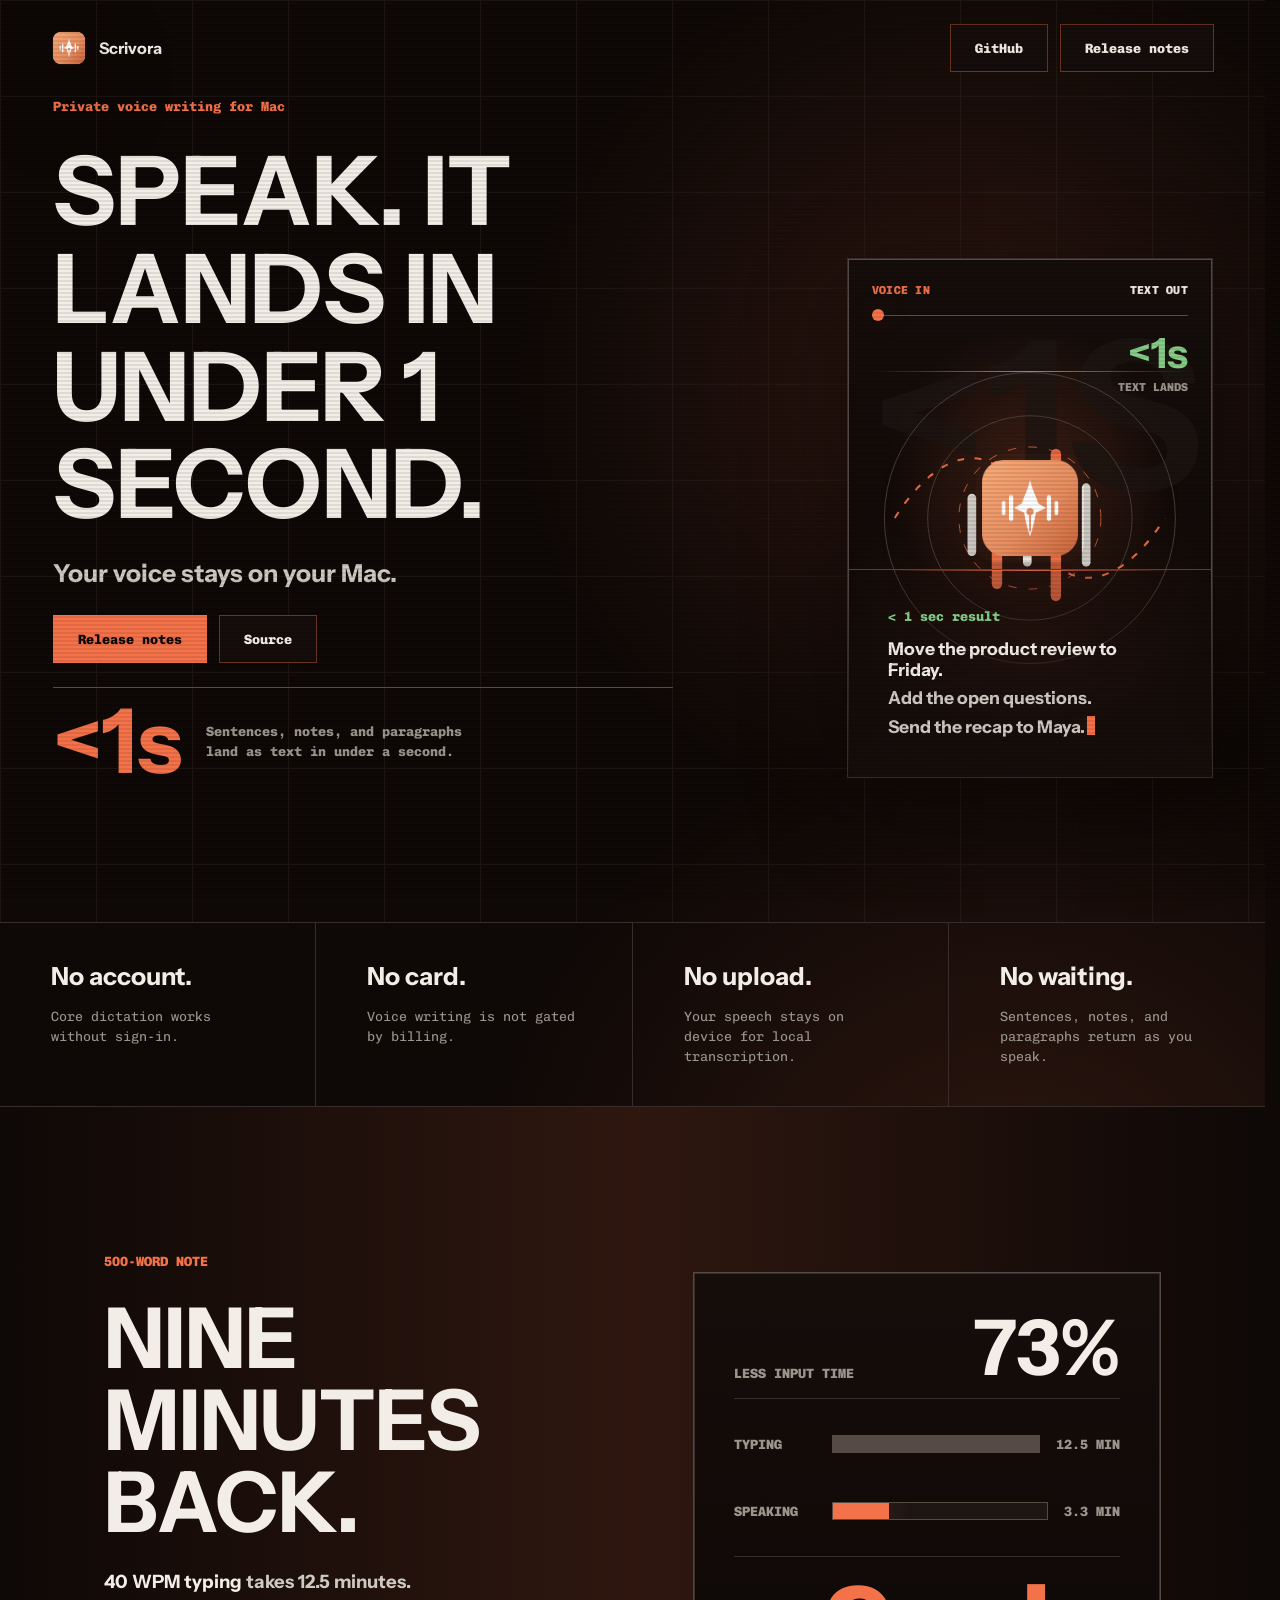
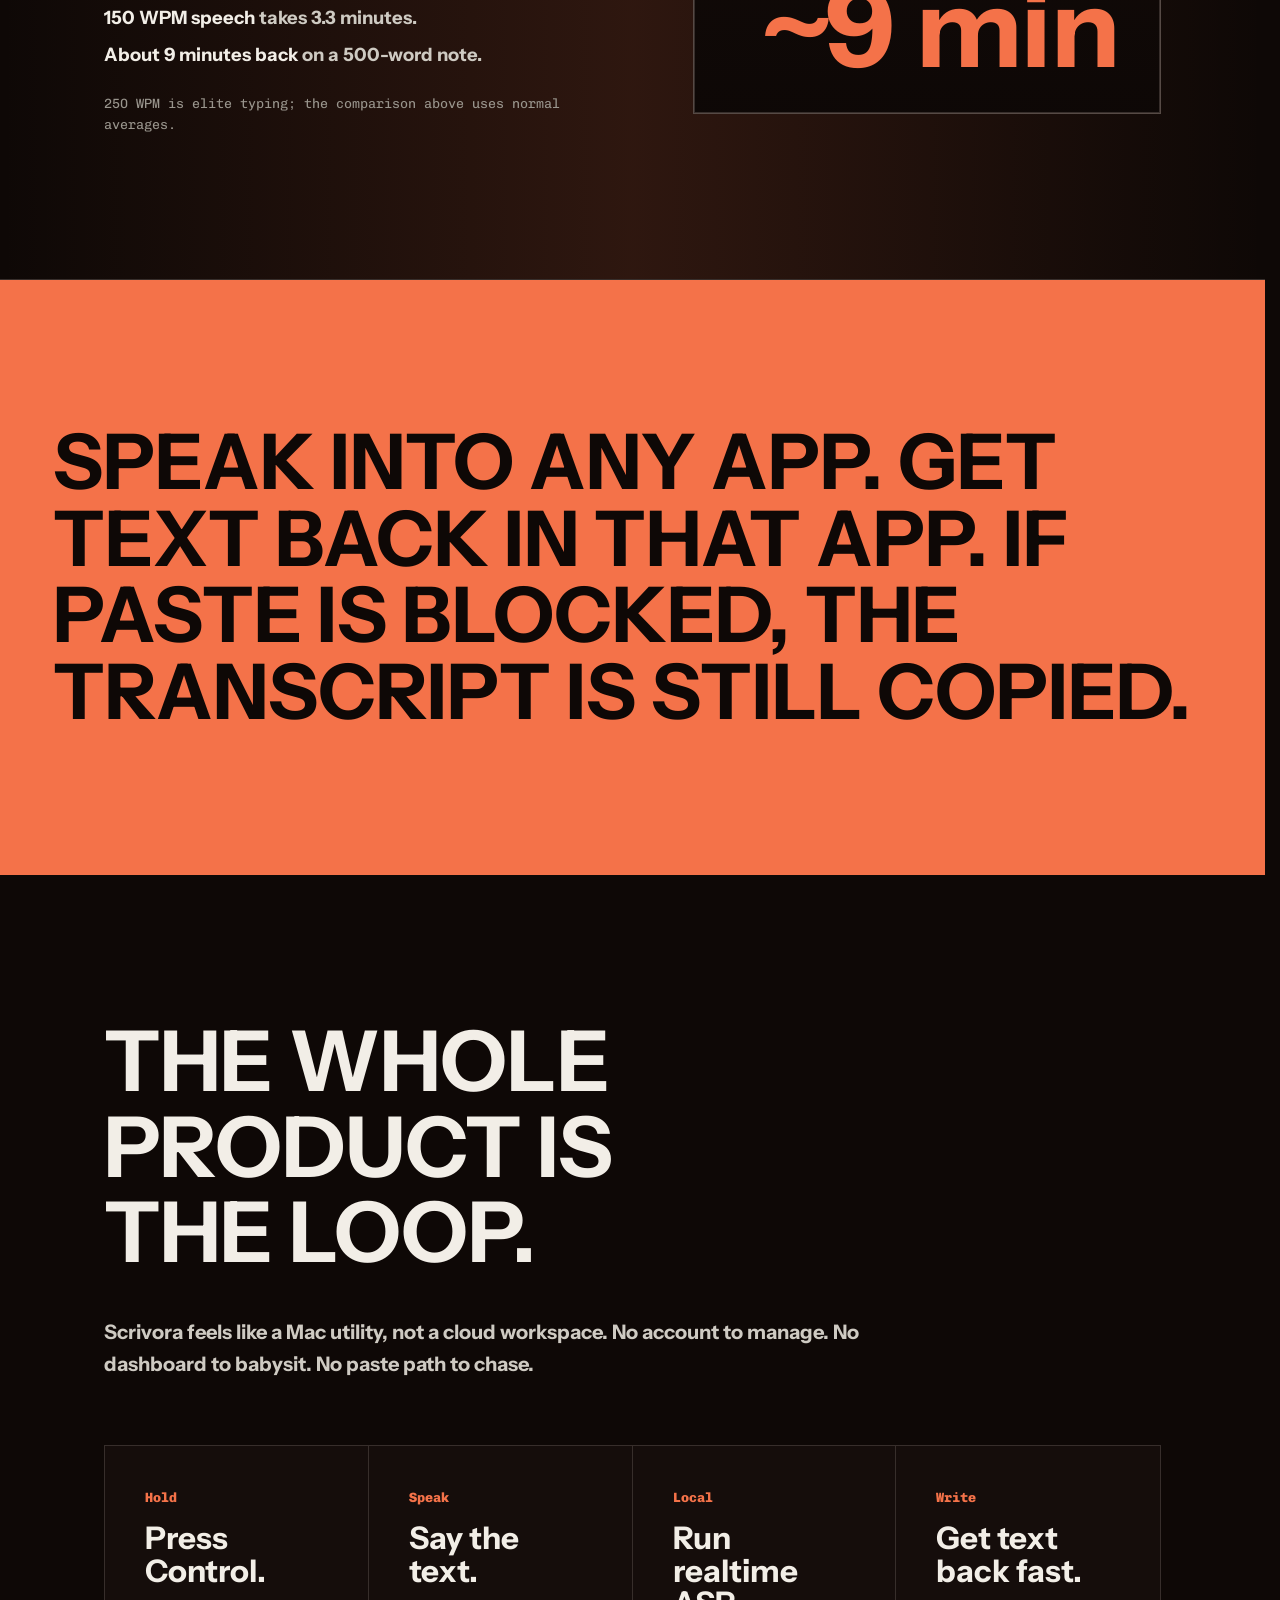
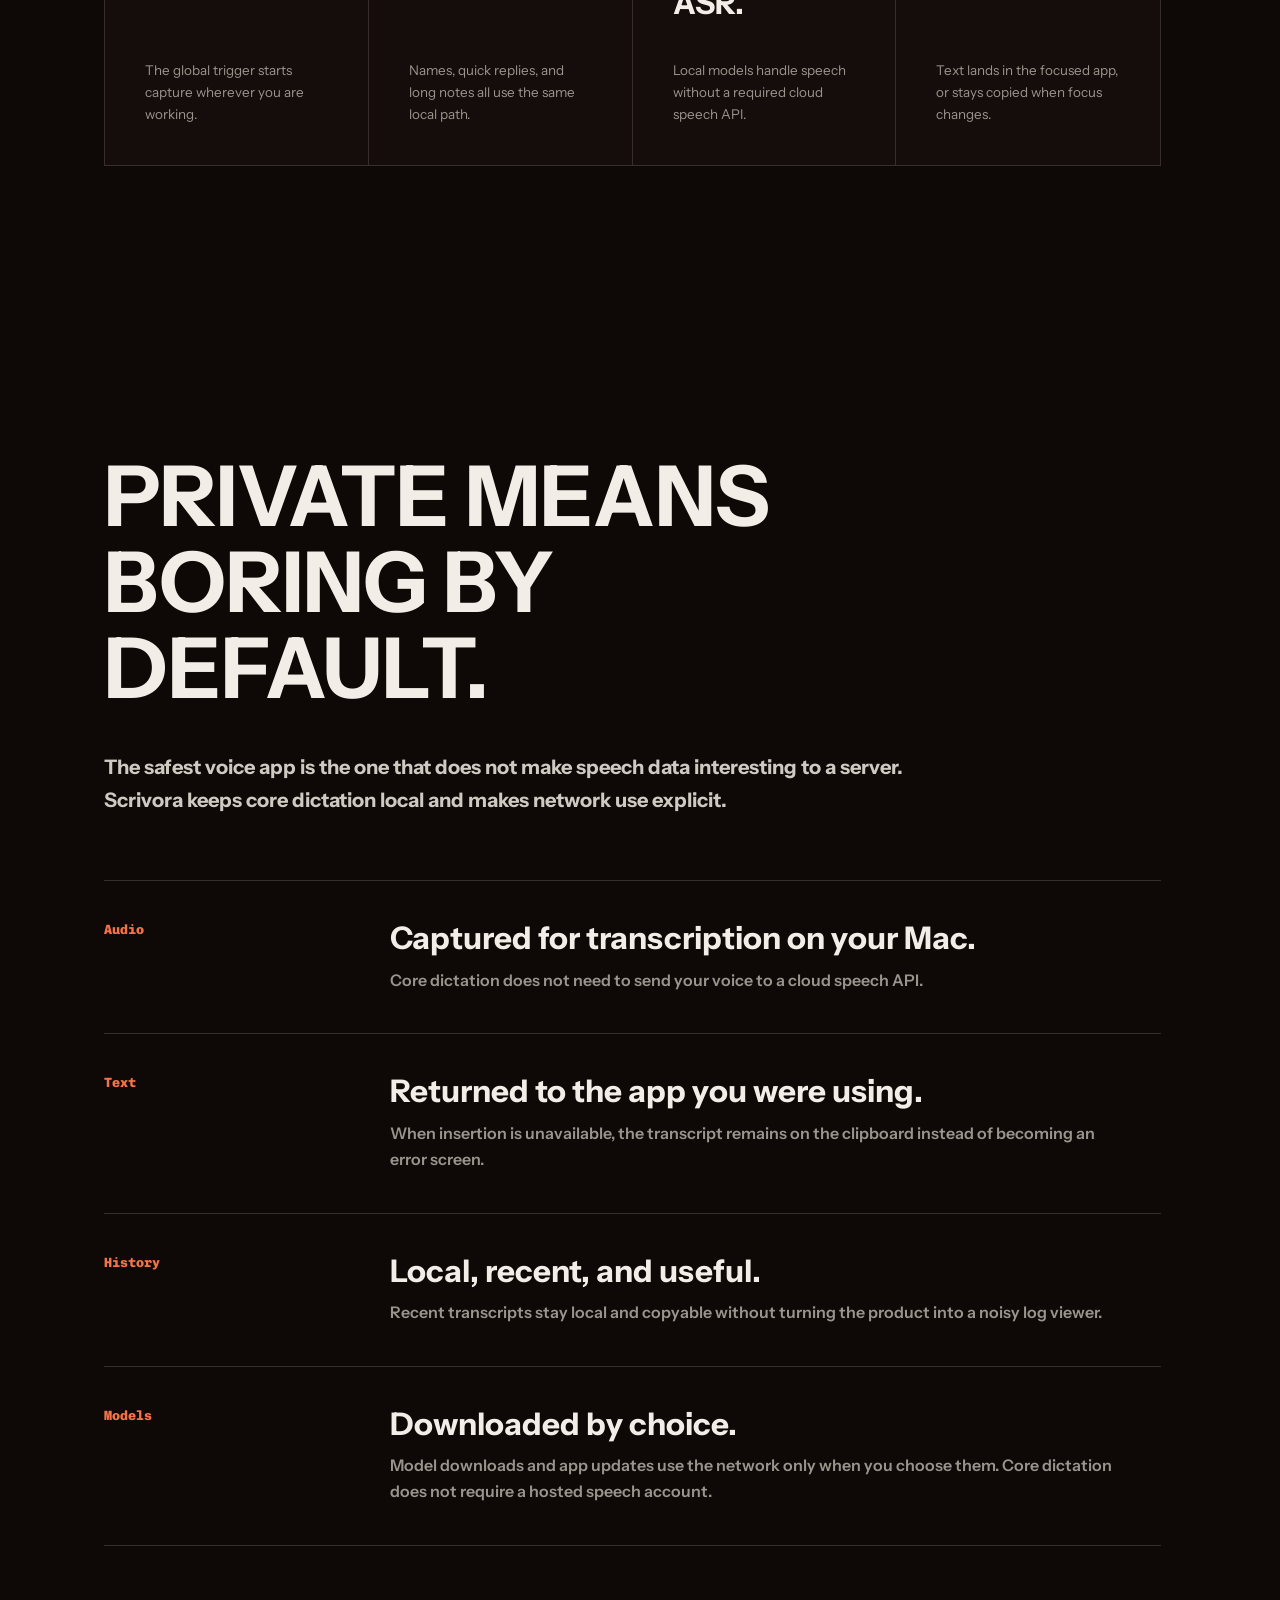
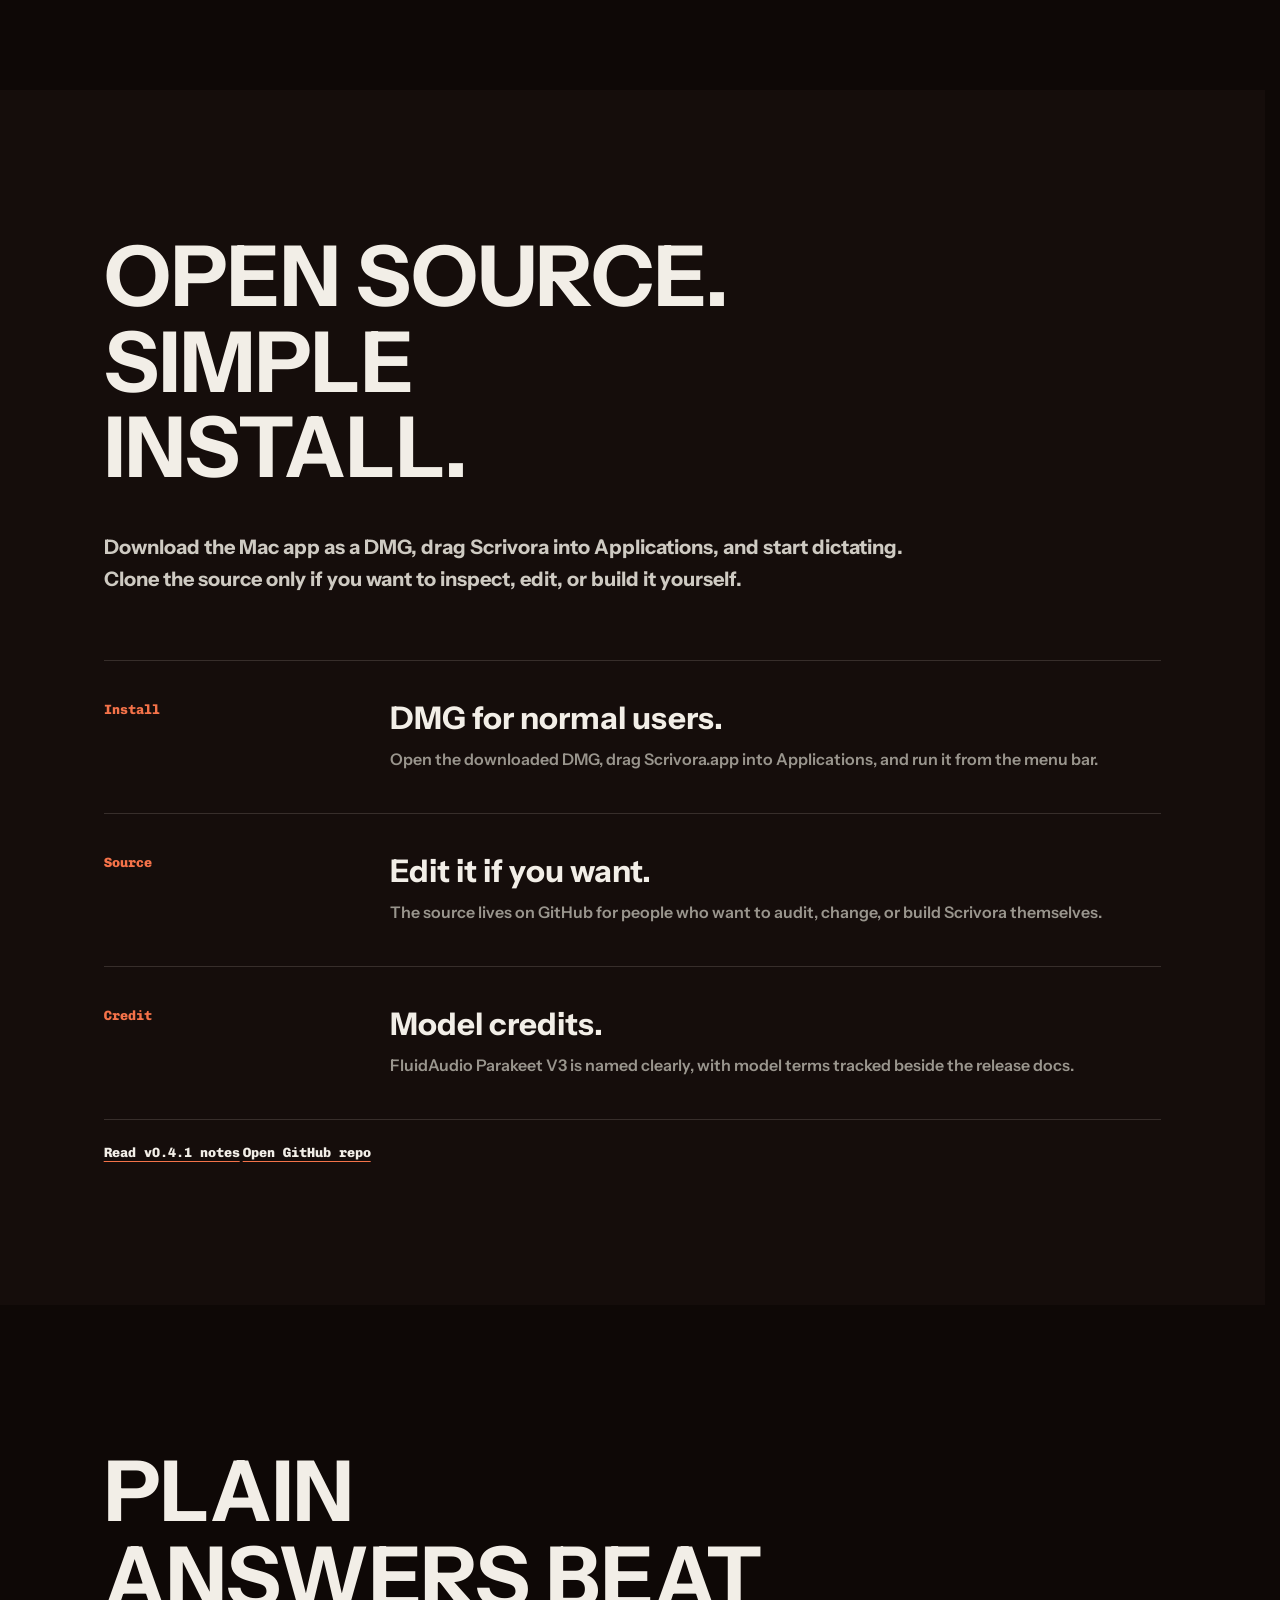
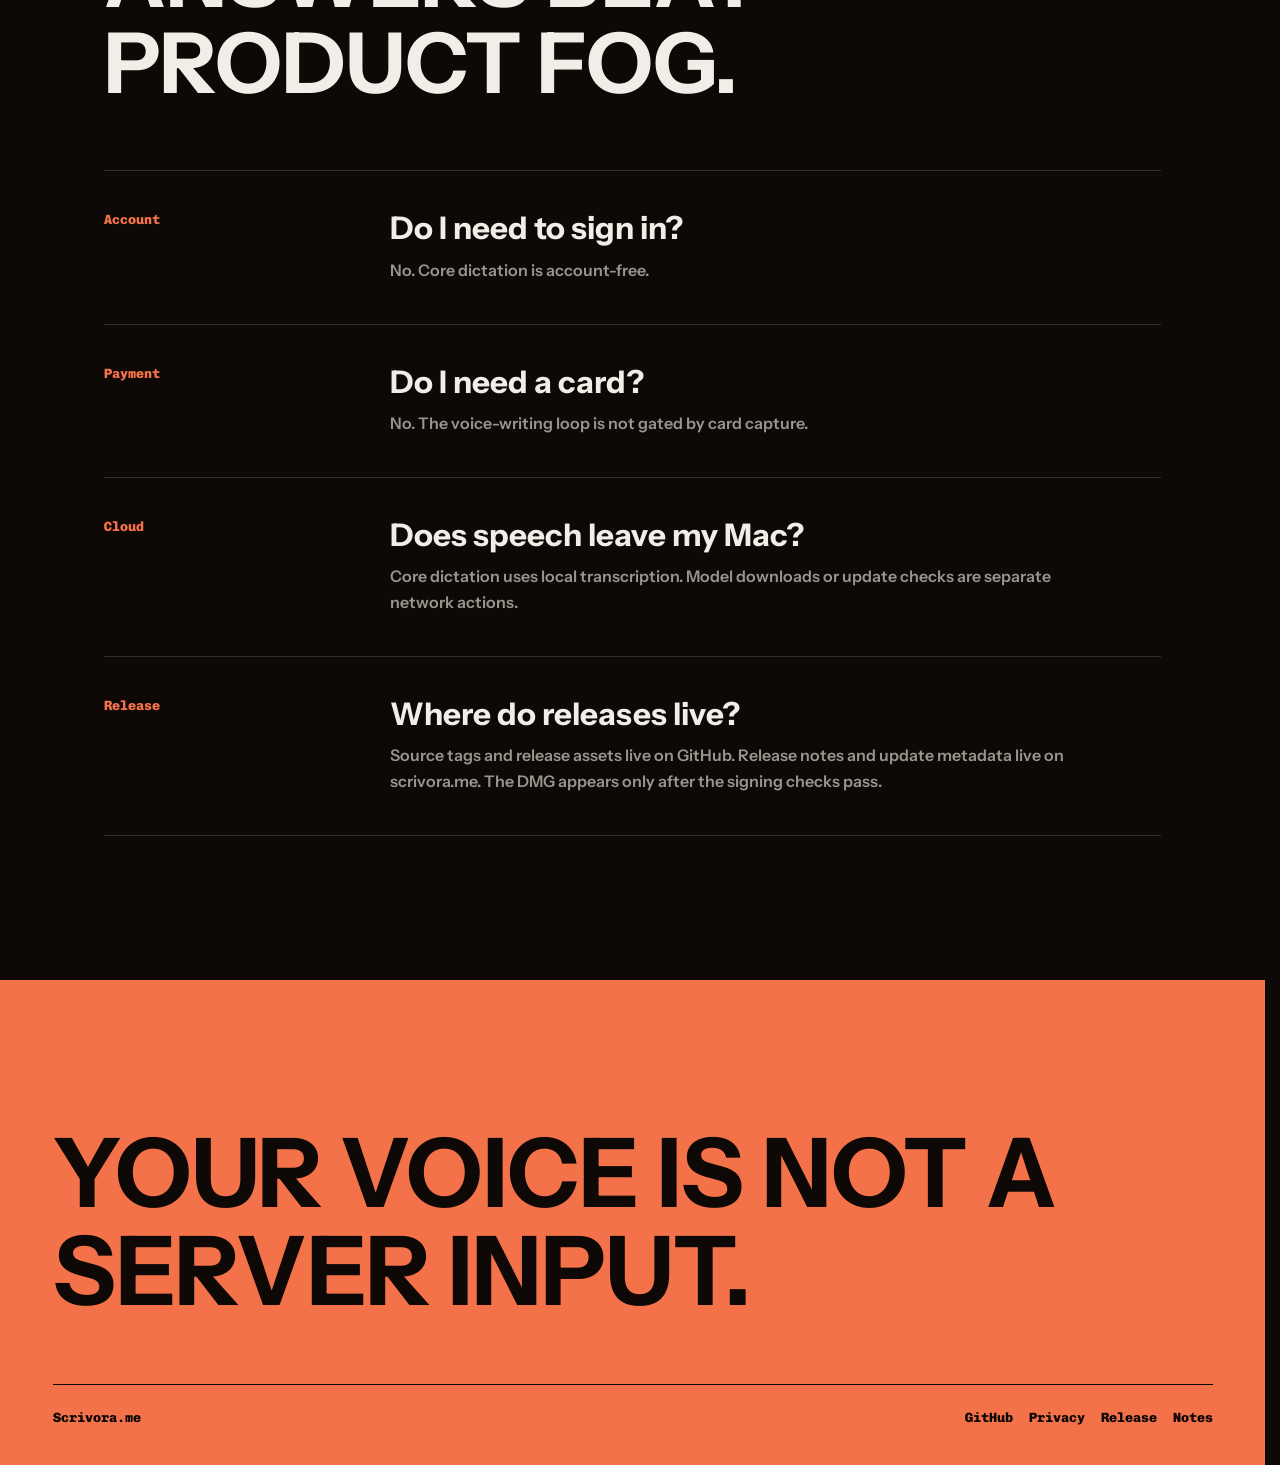
==== commit 4b4be94b: "docs: clarify installer availability" ====
--- a/index.html
+++ b/index.html
@@ -1529,7 +1529,7 @@
           <strong>Release</strong>
           <div>
             <h3>Where do releases live?</h3>
-            <p>The DMG, source tag, and release assets live on GitHub. Release notes and update metadata live on scrivora.me.</p>
+            <p>Source tags and release assets live on GitHub. Release notes and update metadata live on scrivora.me. The DMG appears only after the signing checks pass.</p>
           </div>
         </article>
       </div>
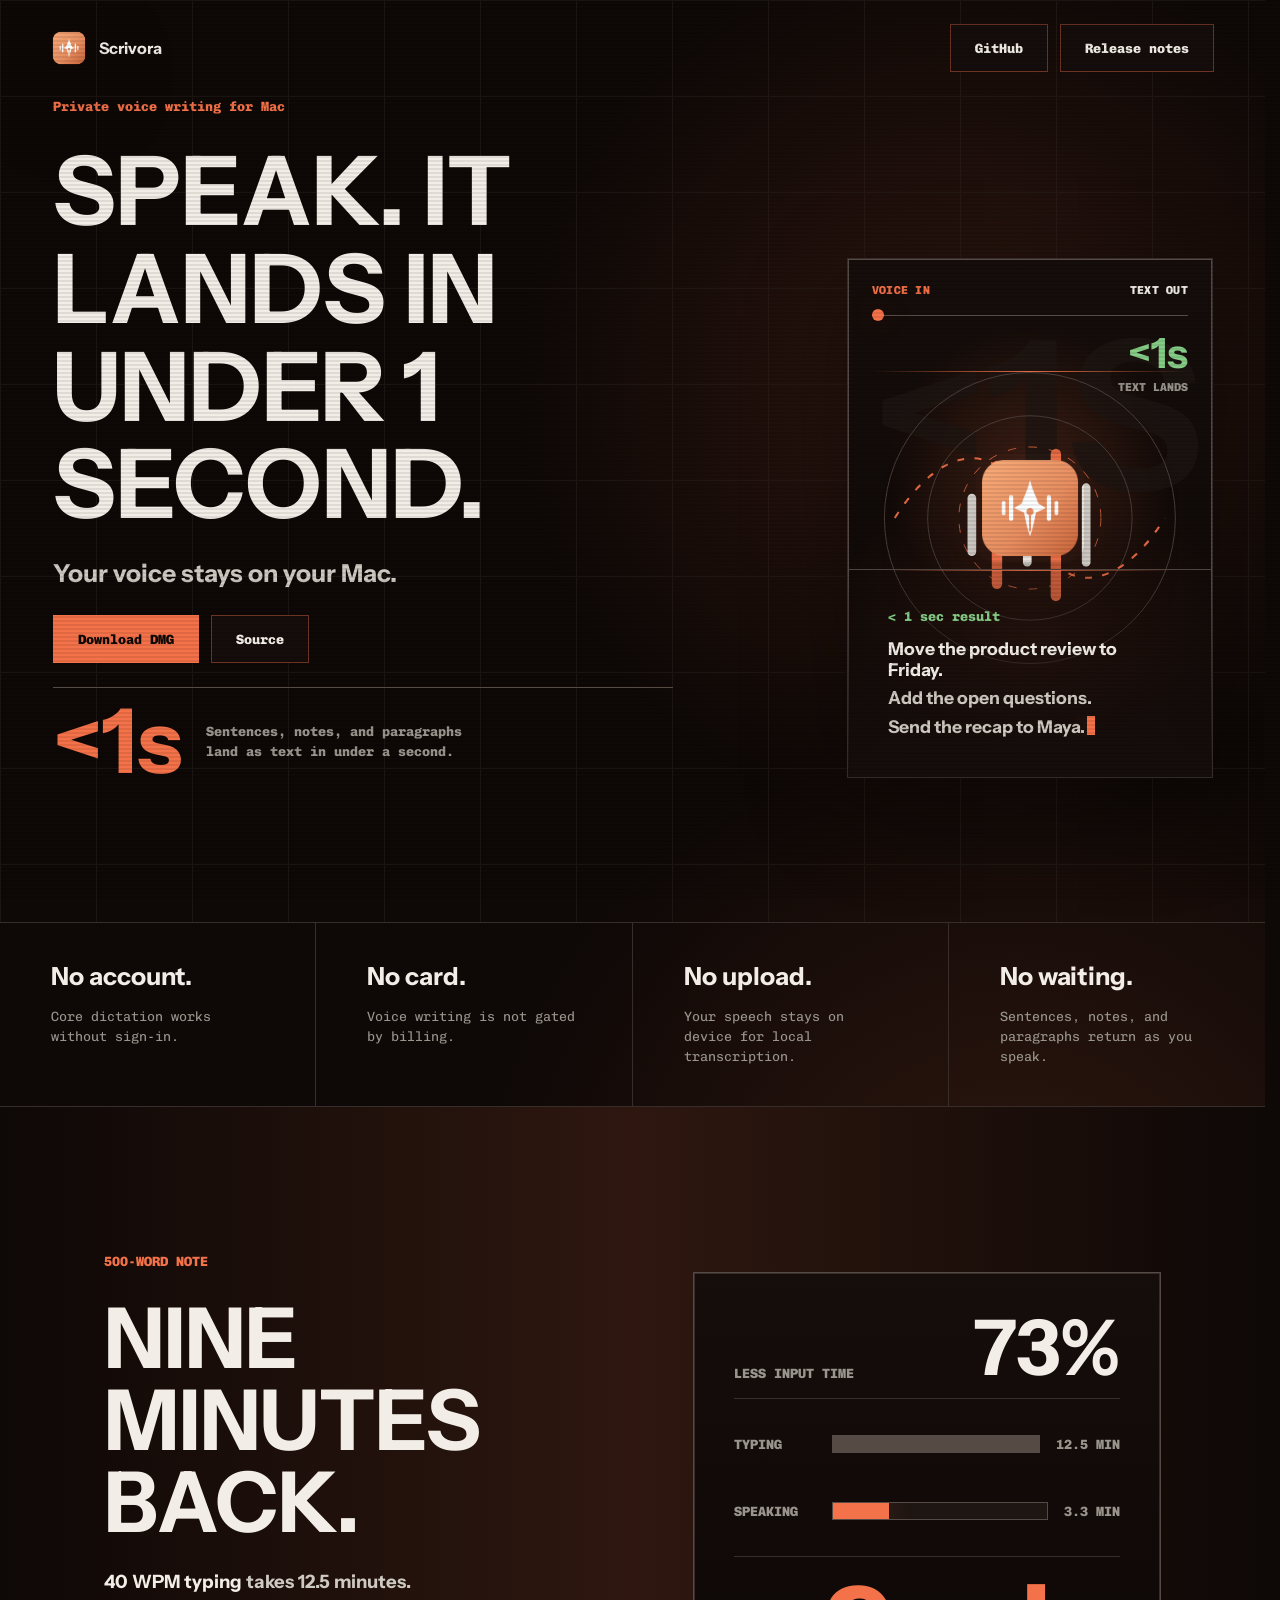
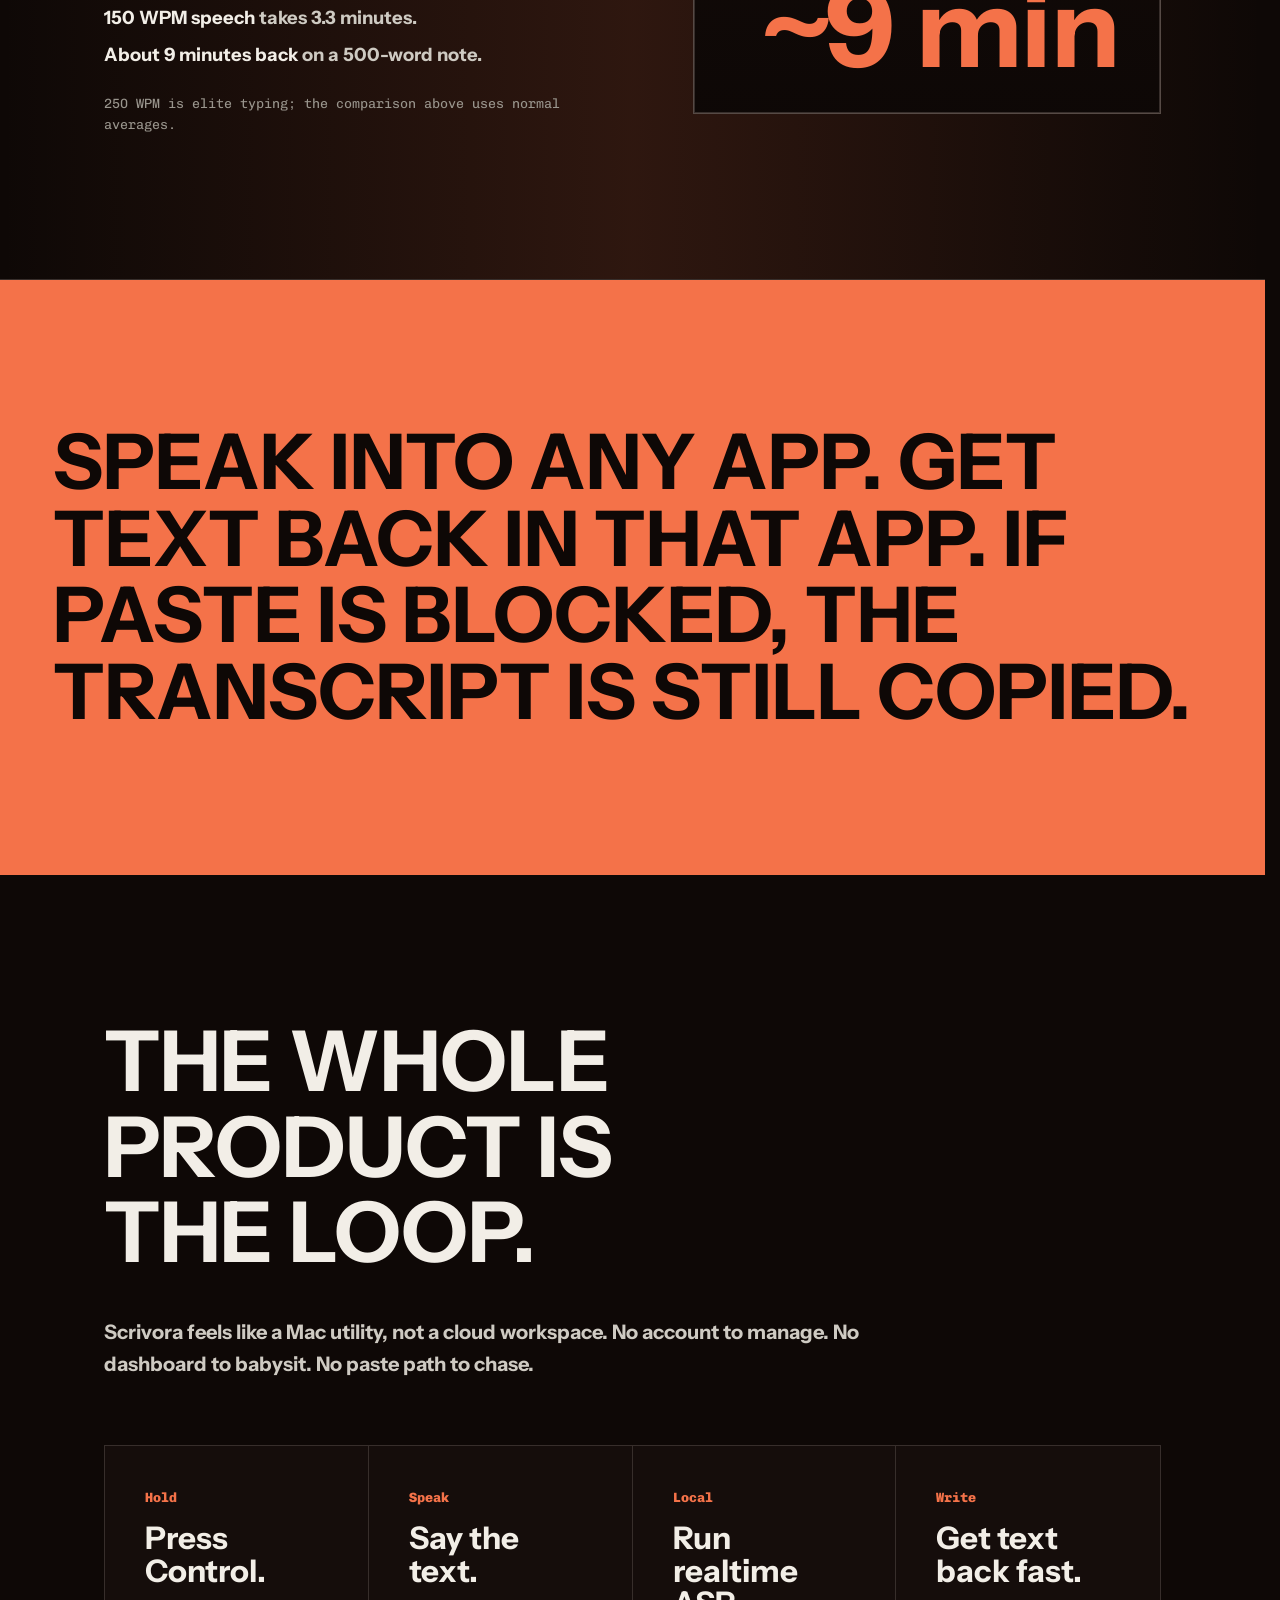
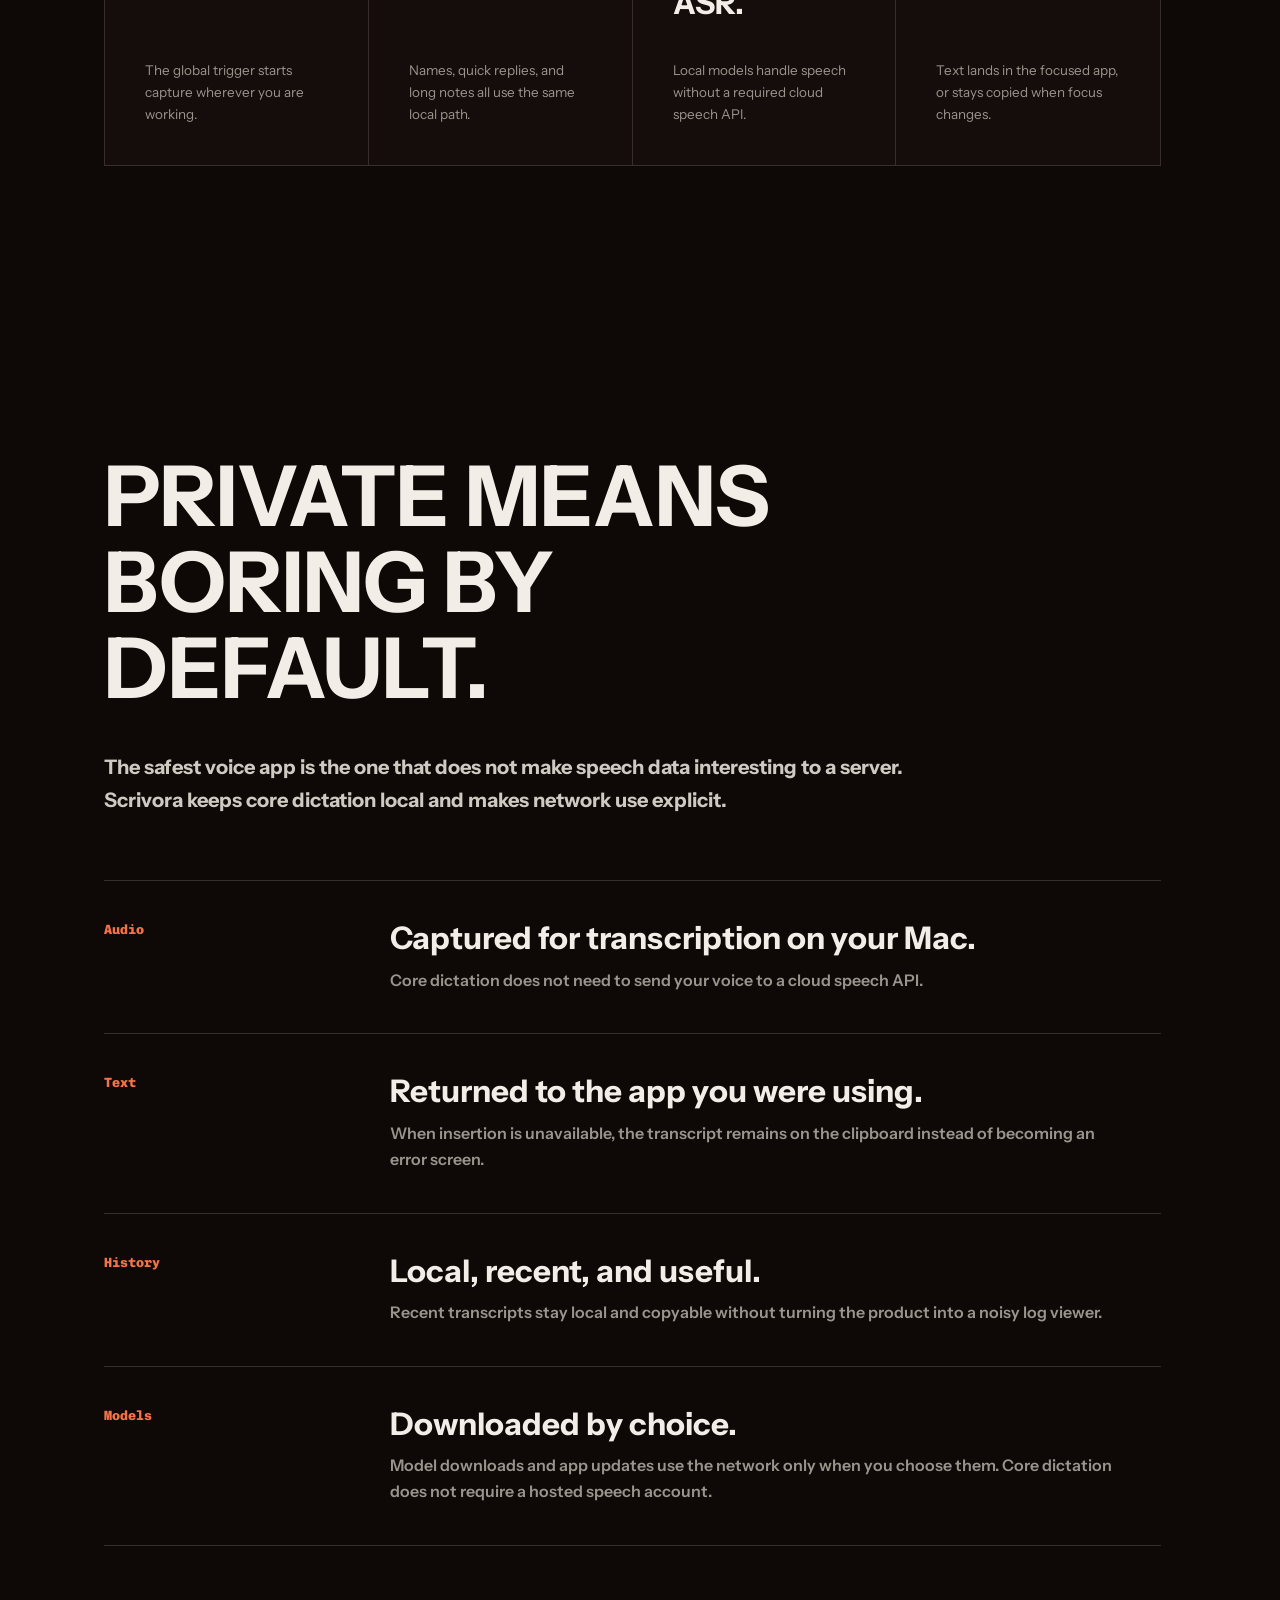
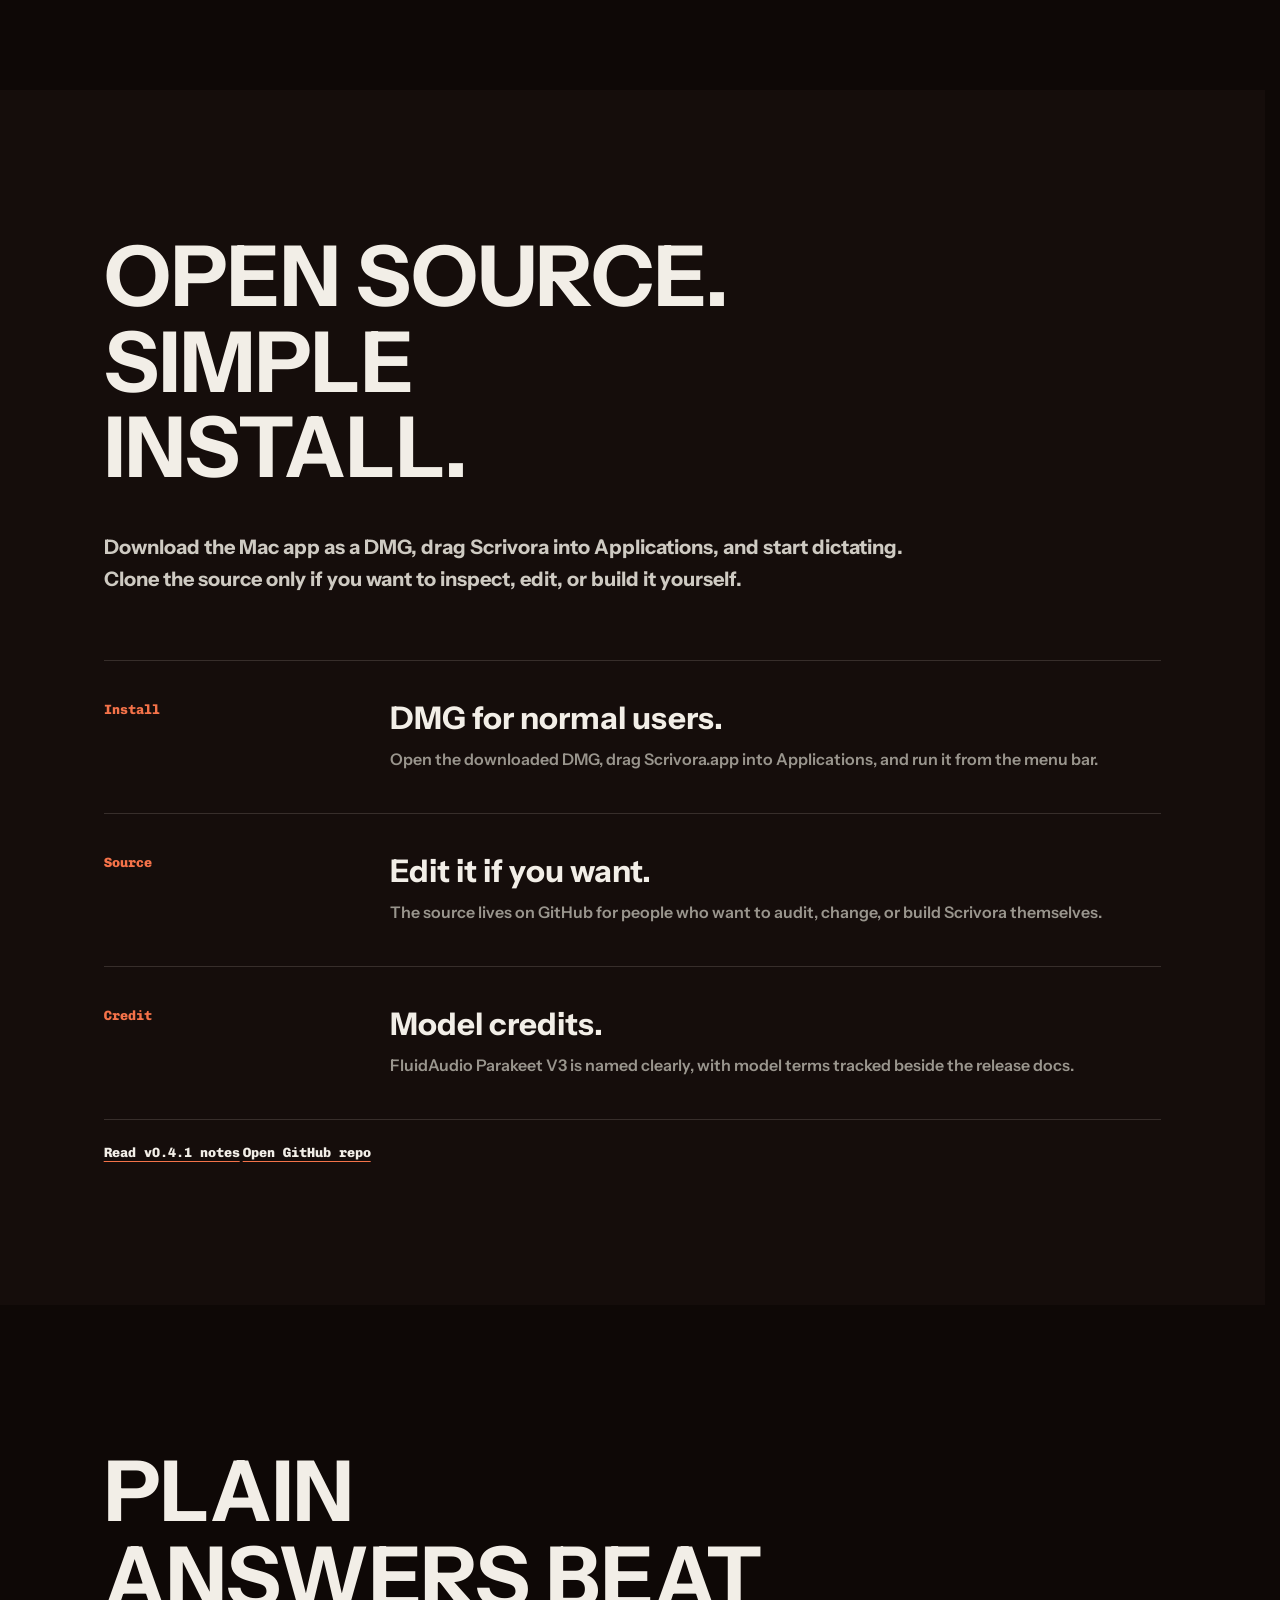
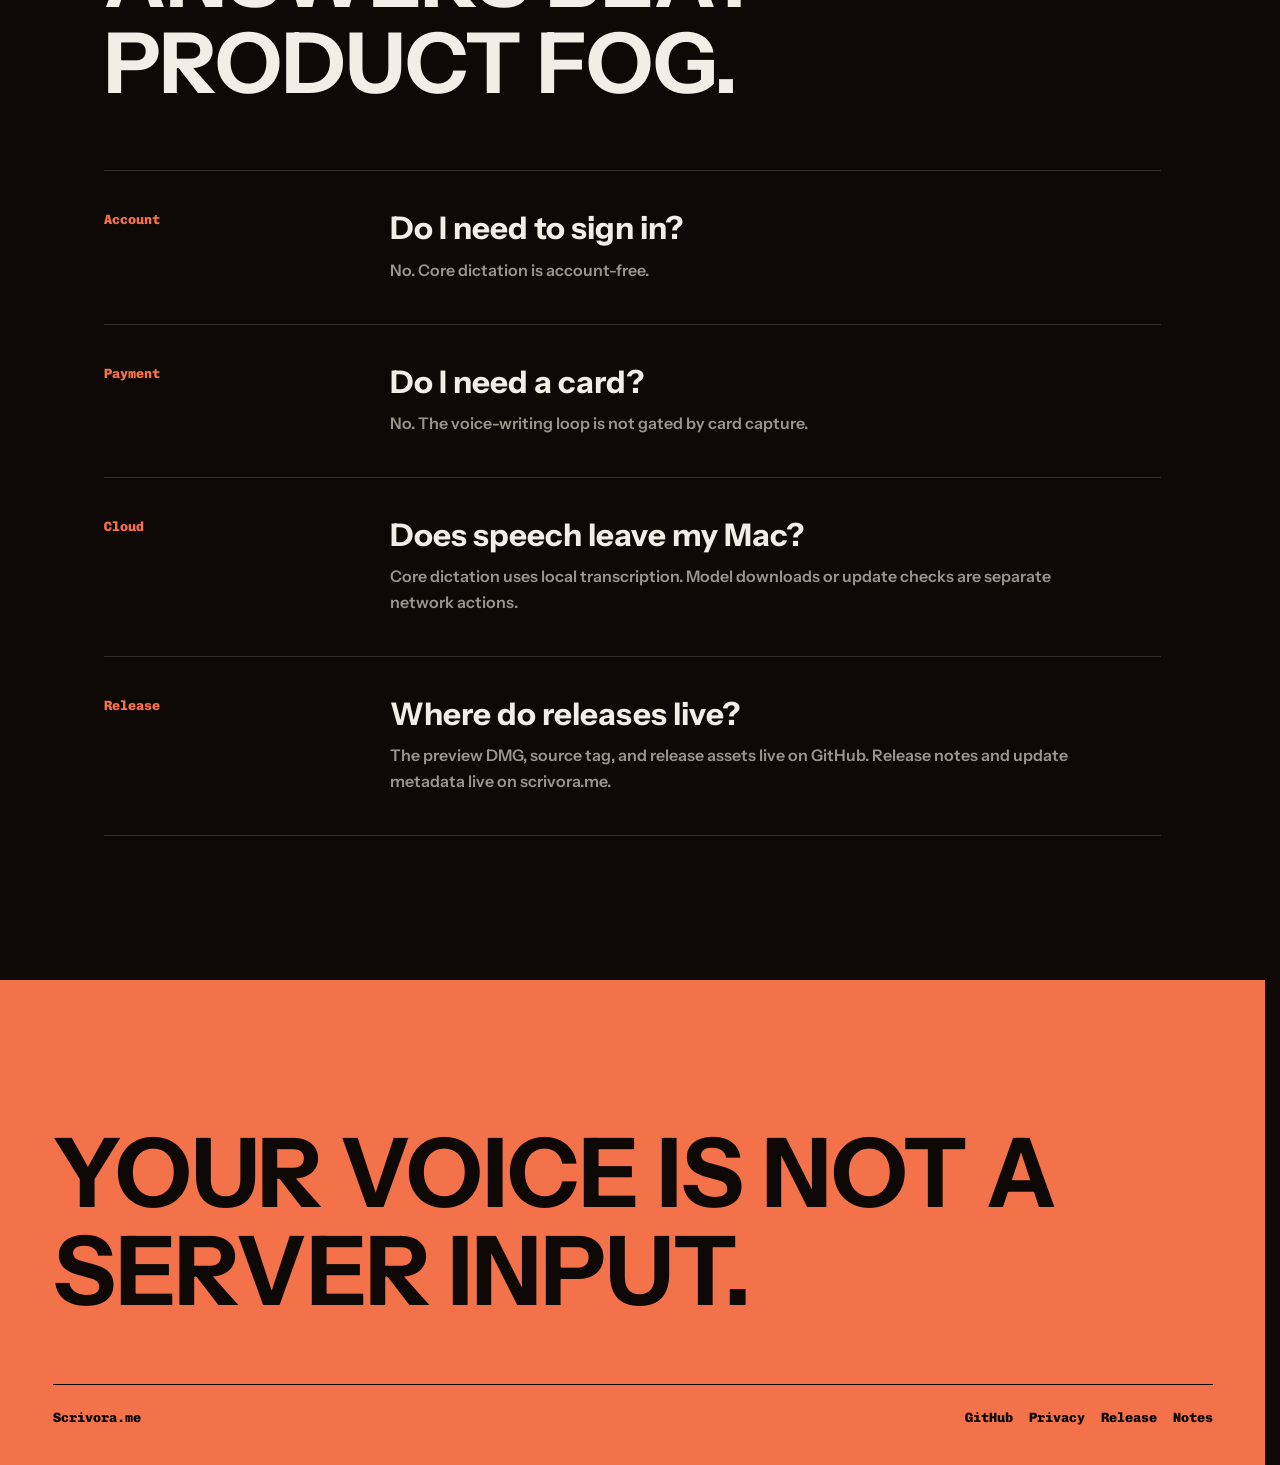
==== commit a0741a8f: "docs: add free preview dmg install path" ====
--- a/index.html
+++ b/index.html
@@ -1296,7 +1296,7 @@
           <h1 id="hero-title">Speak. It lands in under 1 second.</h1>
           <p class="hero-lede">Your voice stays on your Mac.</p>
           <div class="hero-actions" aria-label="Get Scrivora">
-            <a class="button primary" href="/releases/v0.4.1.html">Release notes</a>
+            <a class="button primary" href="https://github.com/rebel0789/scrivora/releases/download/v0.4.1/Scrivora-0.4.1-preview-unnotarized.dmg">Download DMG</a>
             <a class="button" href="https://github.com/rebel0789/scrivora">Source</a>
           </div>
           <div class="hero-proof" aria-label="Under one second local dictation proof">
@@ -1529,7 +1529,7 @@
           <strong>Release</strong>
           <div>
             <h3>Where do releases live?</h3>
-            <p>Source tags and release assets live on GitHub. Release notes and update metadata live on scrivora.me. The DMG appears only after the signing checks pass.</p>
+            <p>The preview DMG, source tag, and release assets live on GitHub. Release notes and update metadata live on scrivora.me.</p>
           </div>
         </article>
       </div>
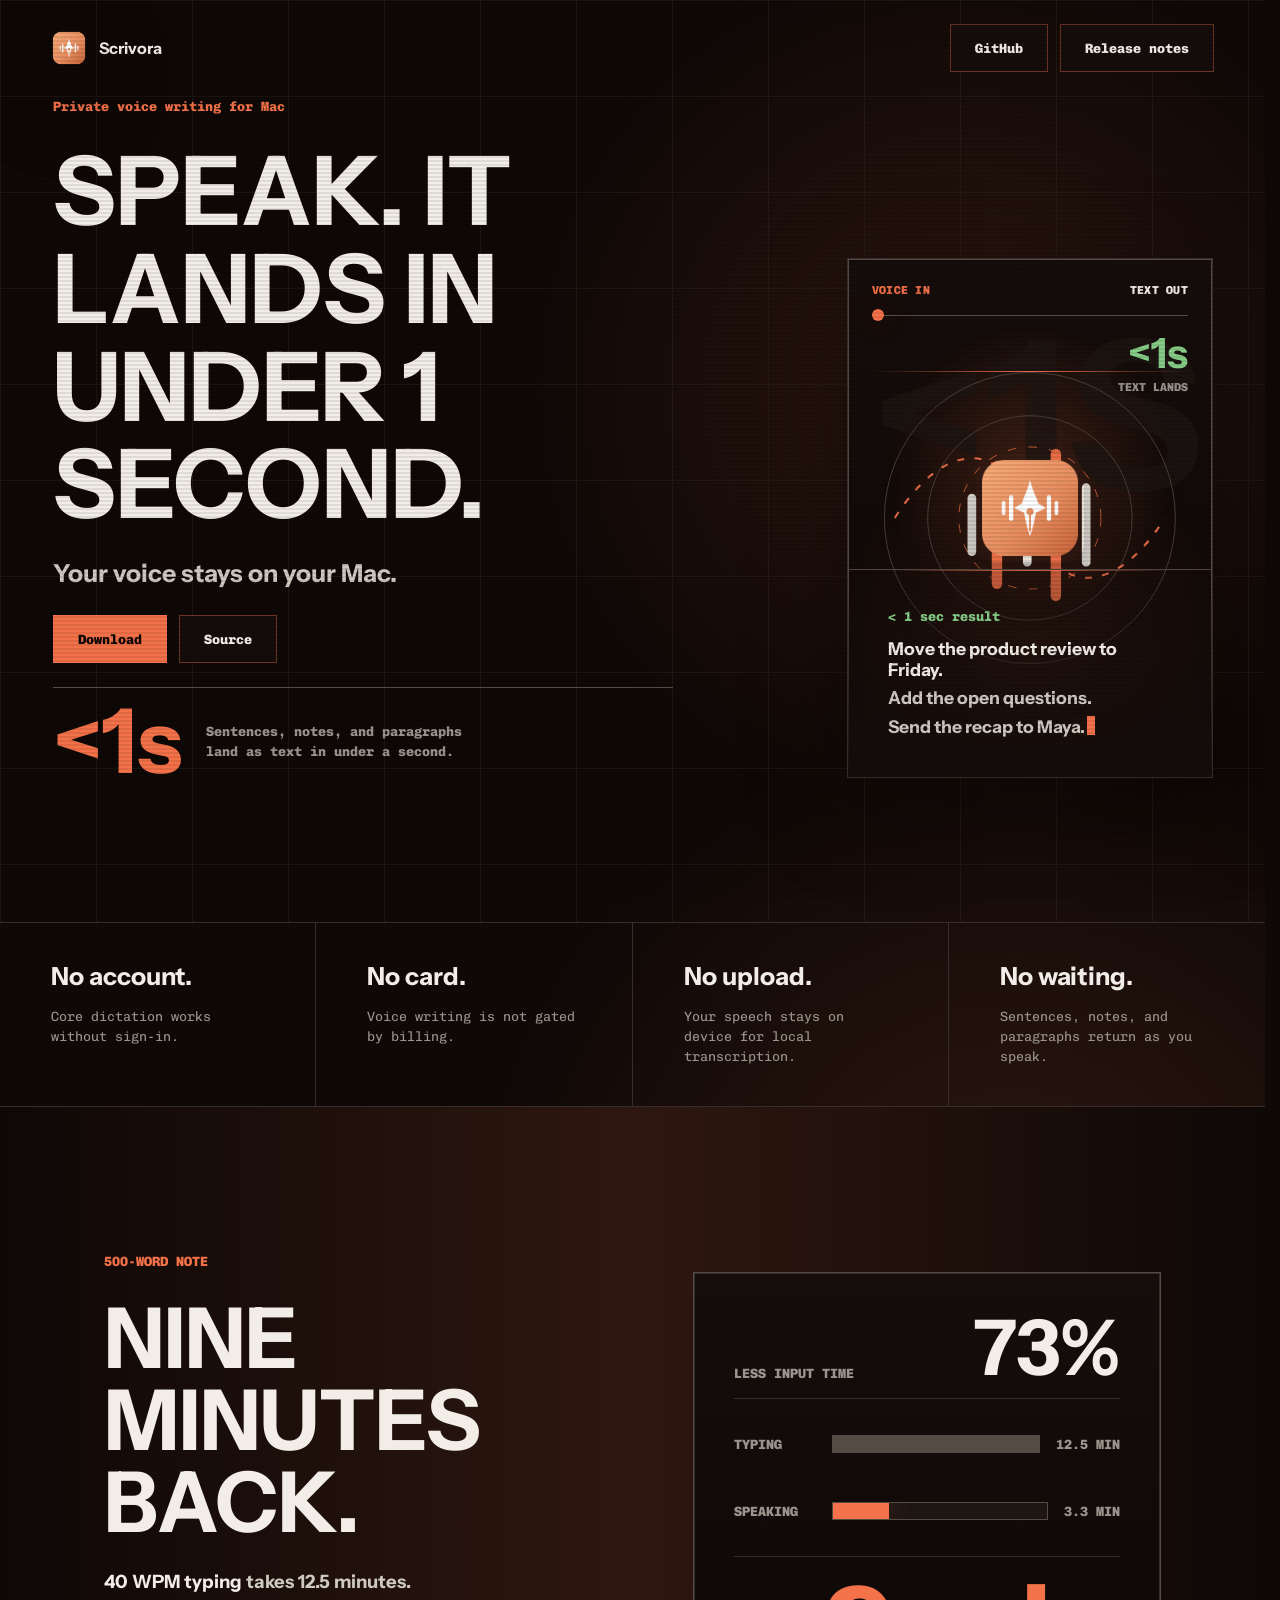
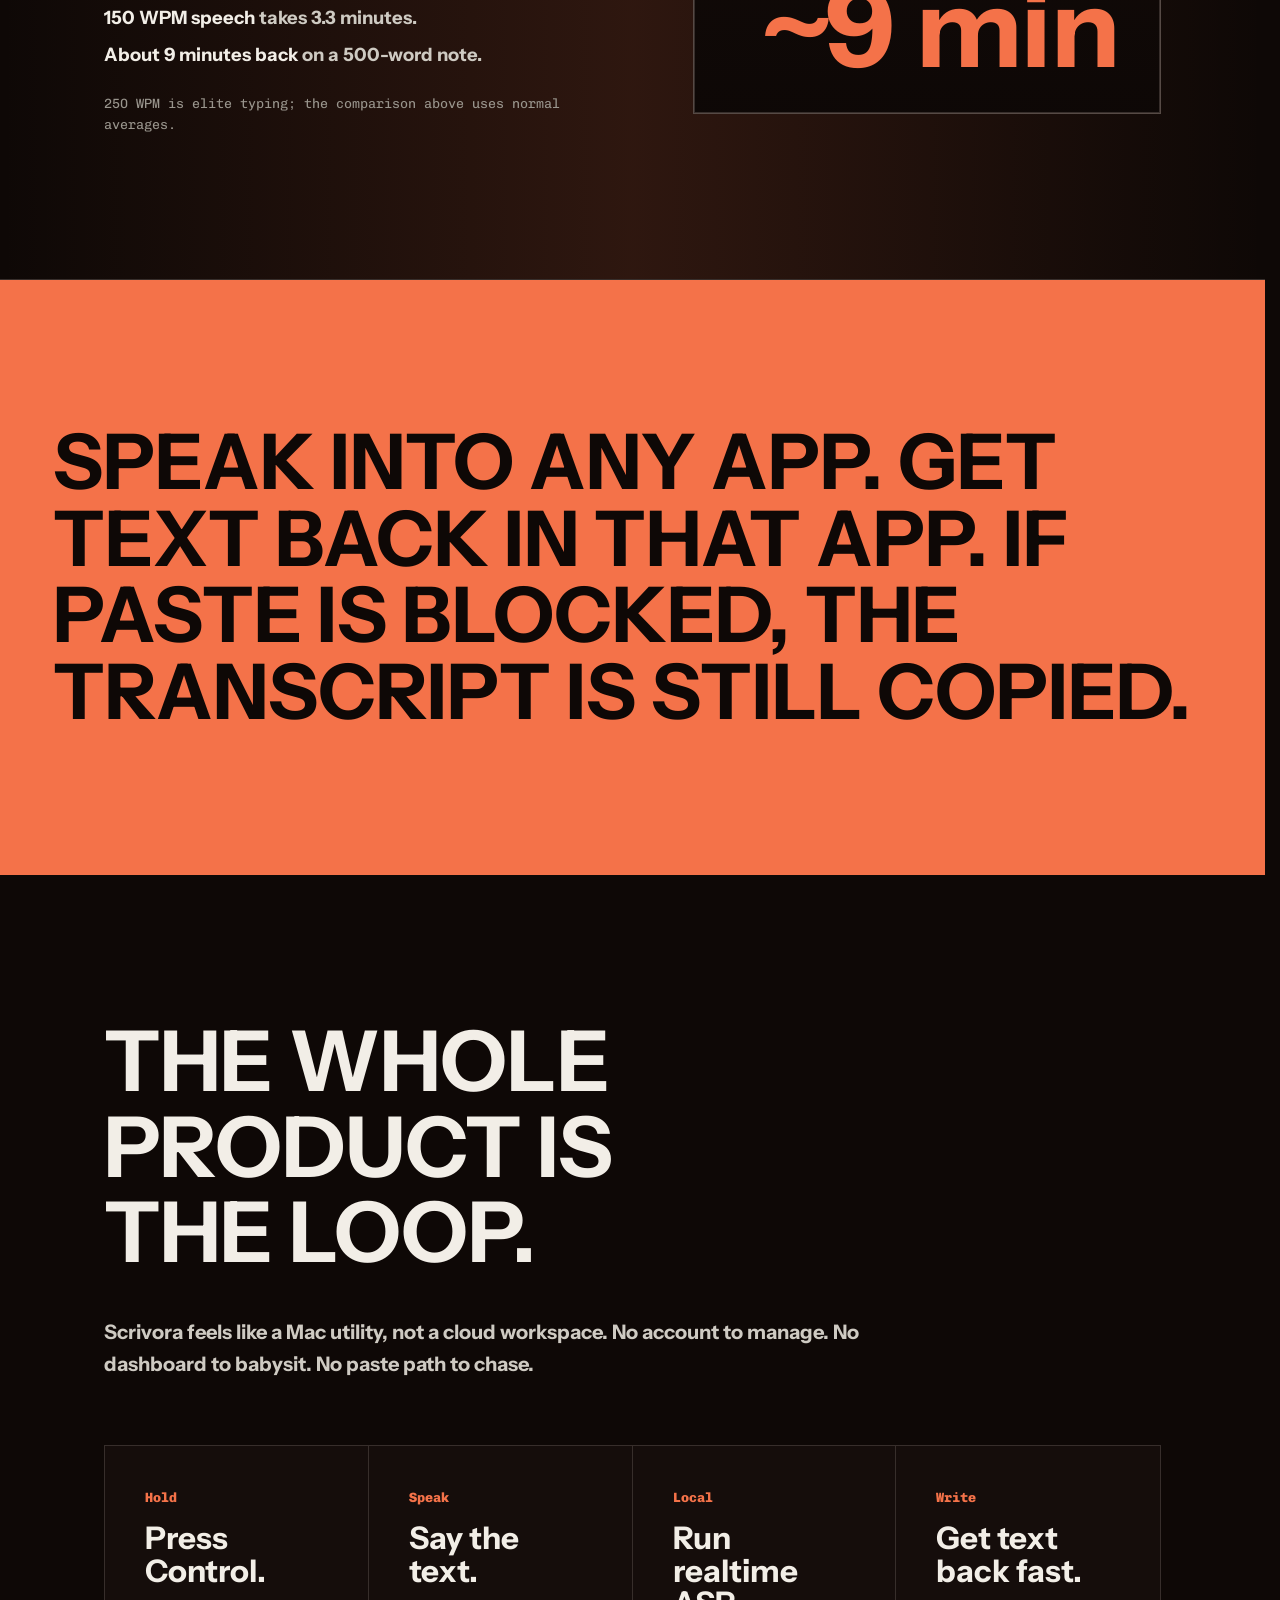
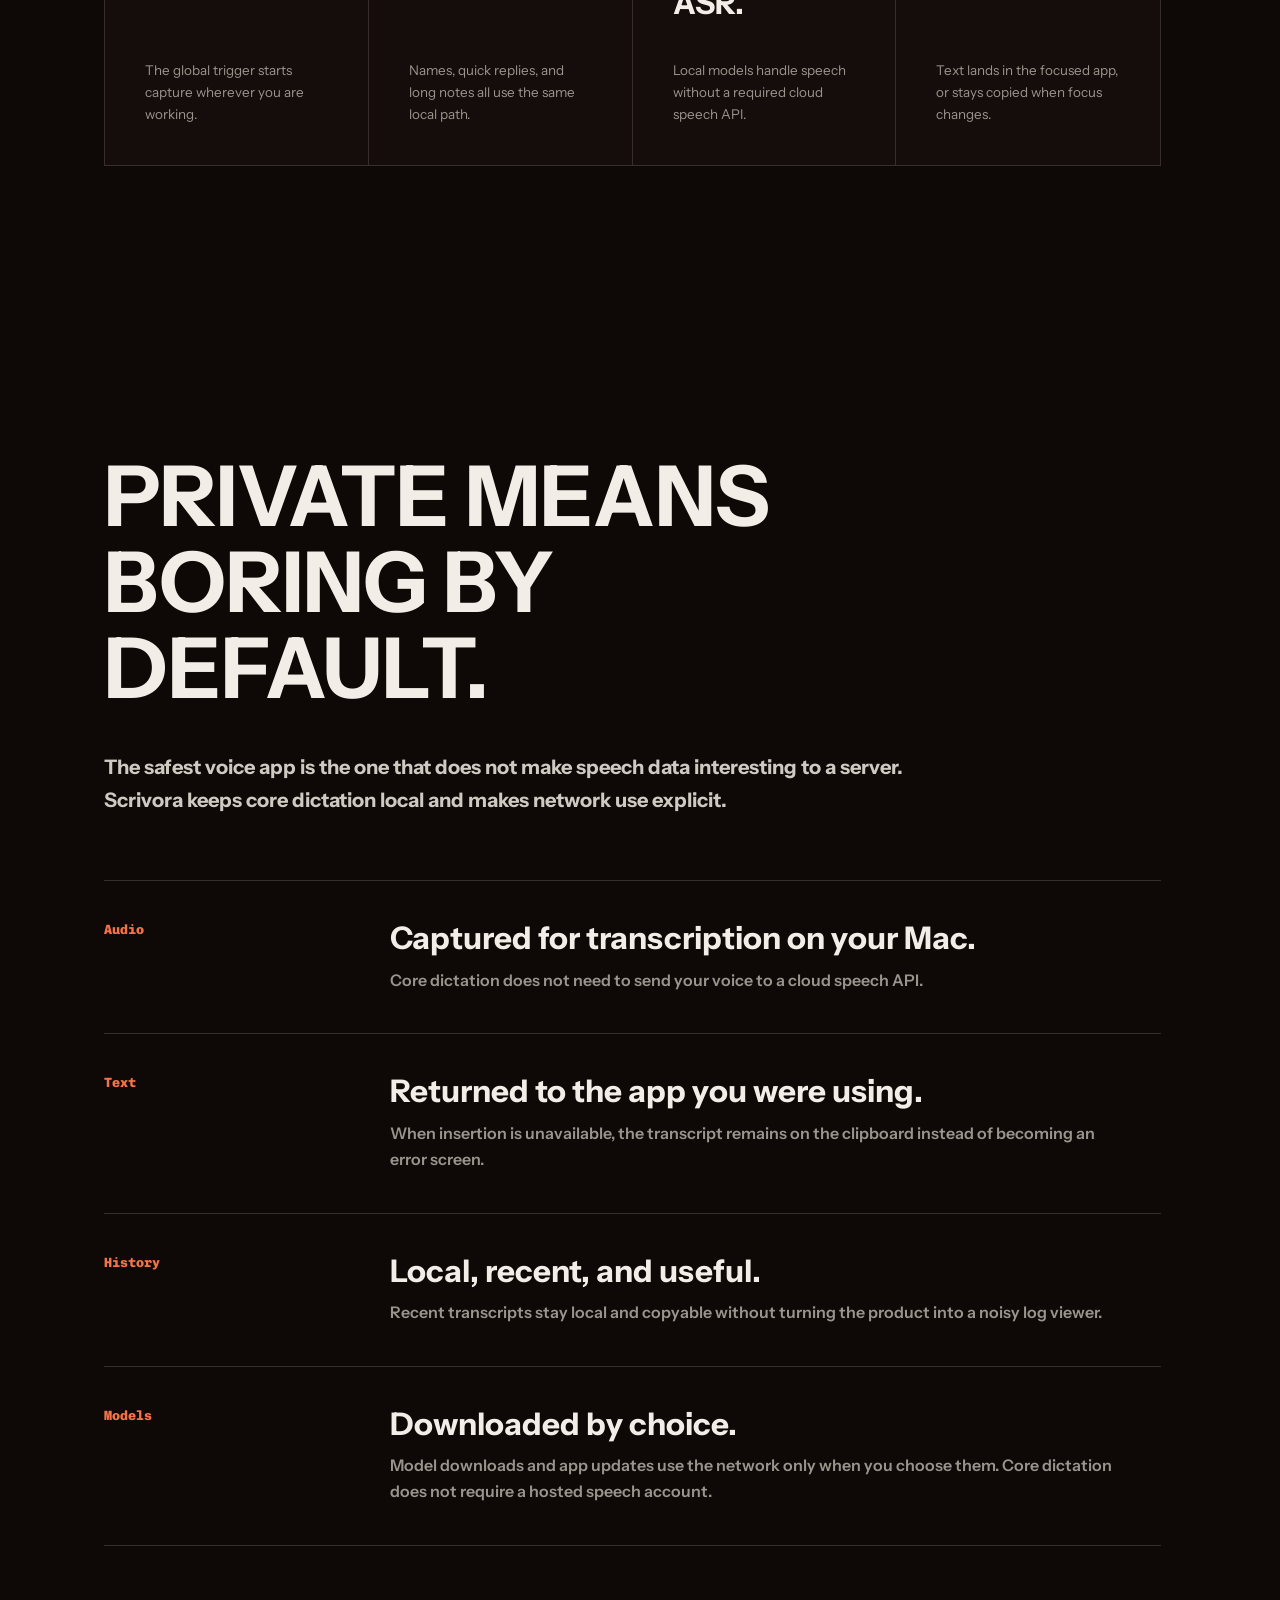
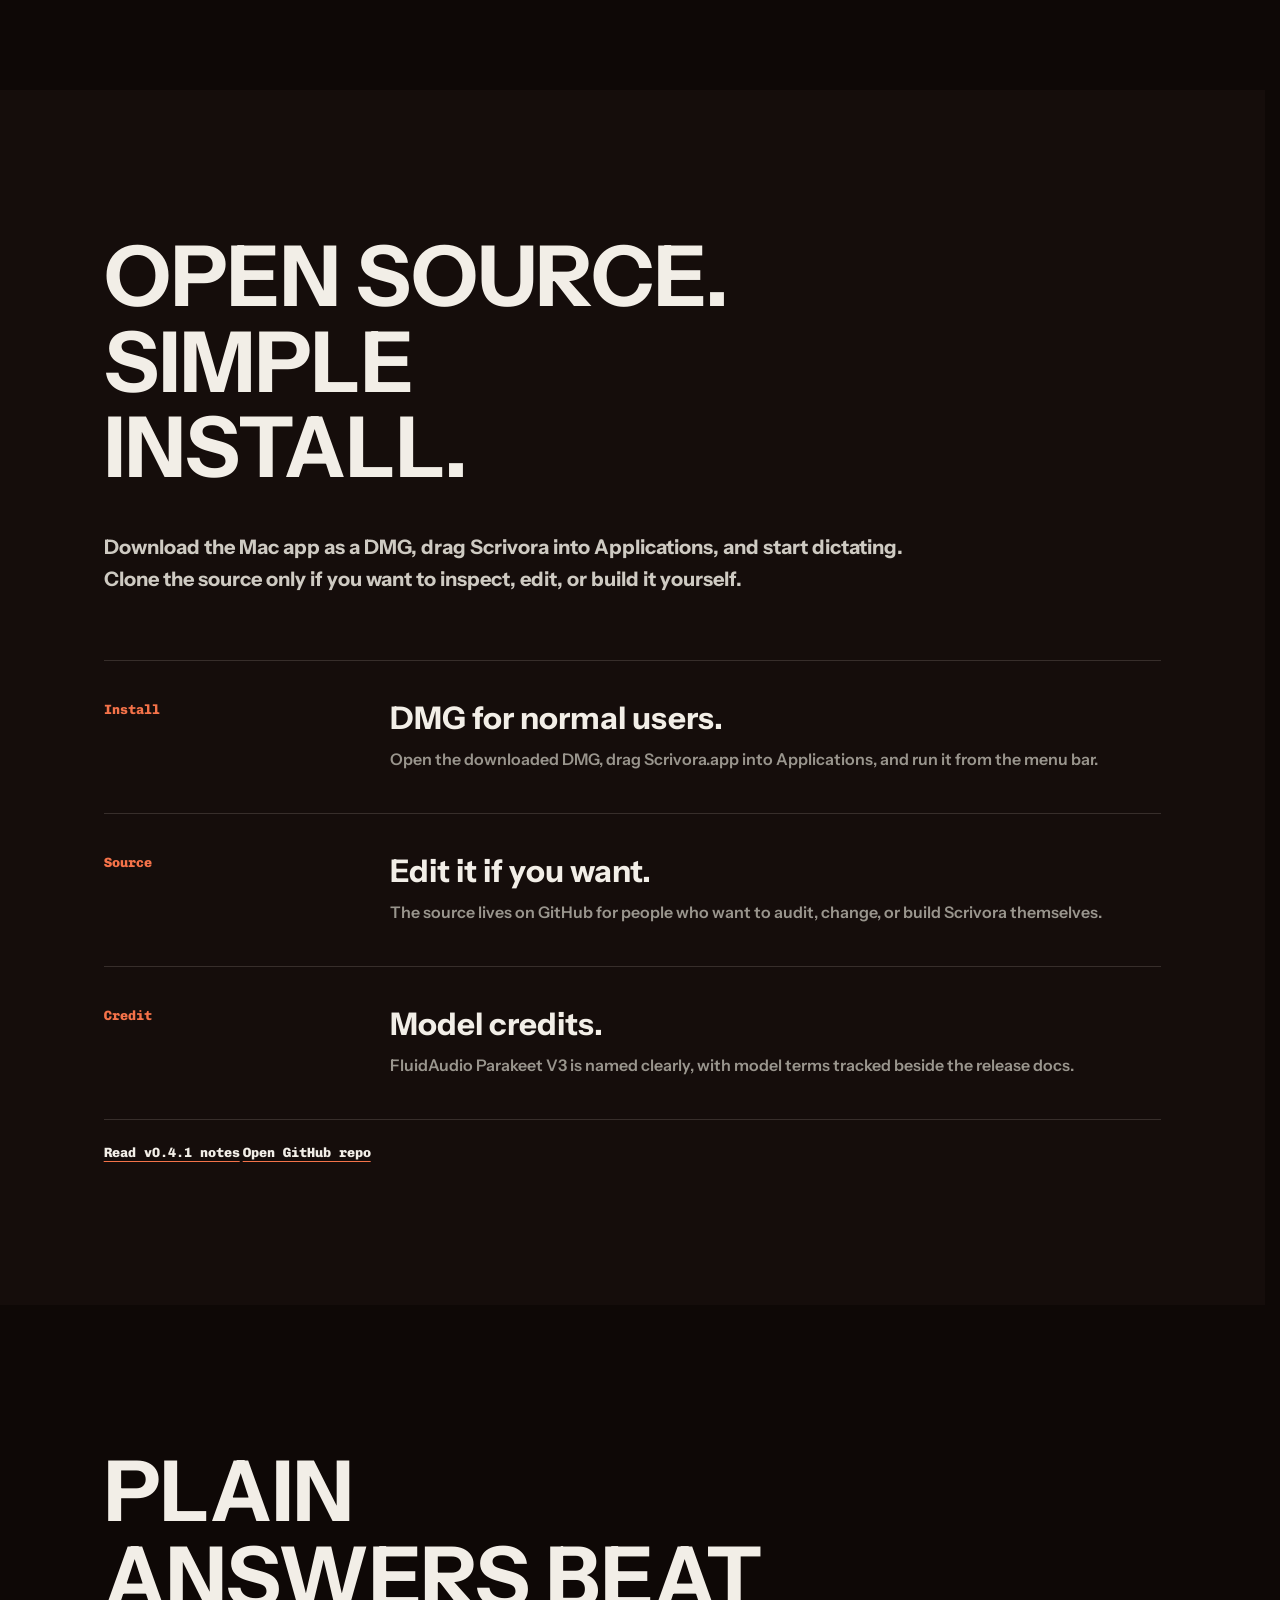
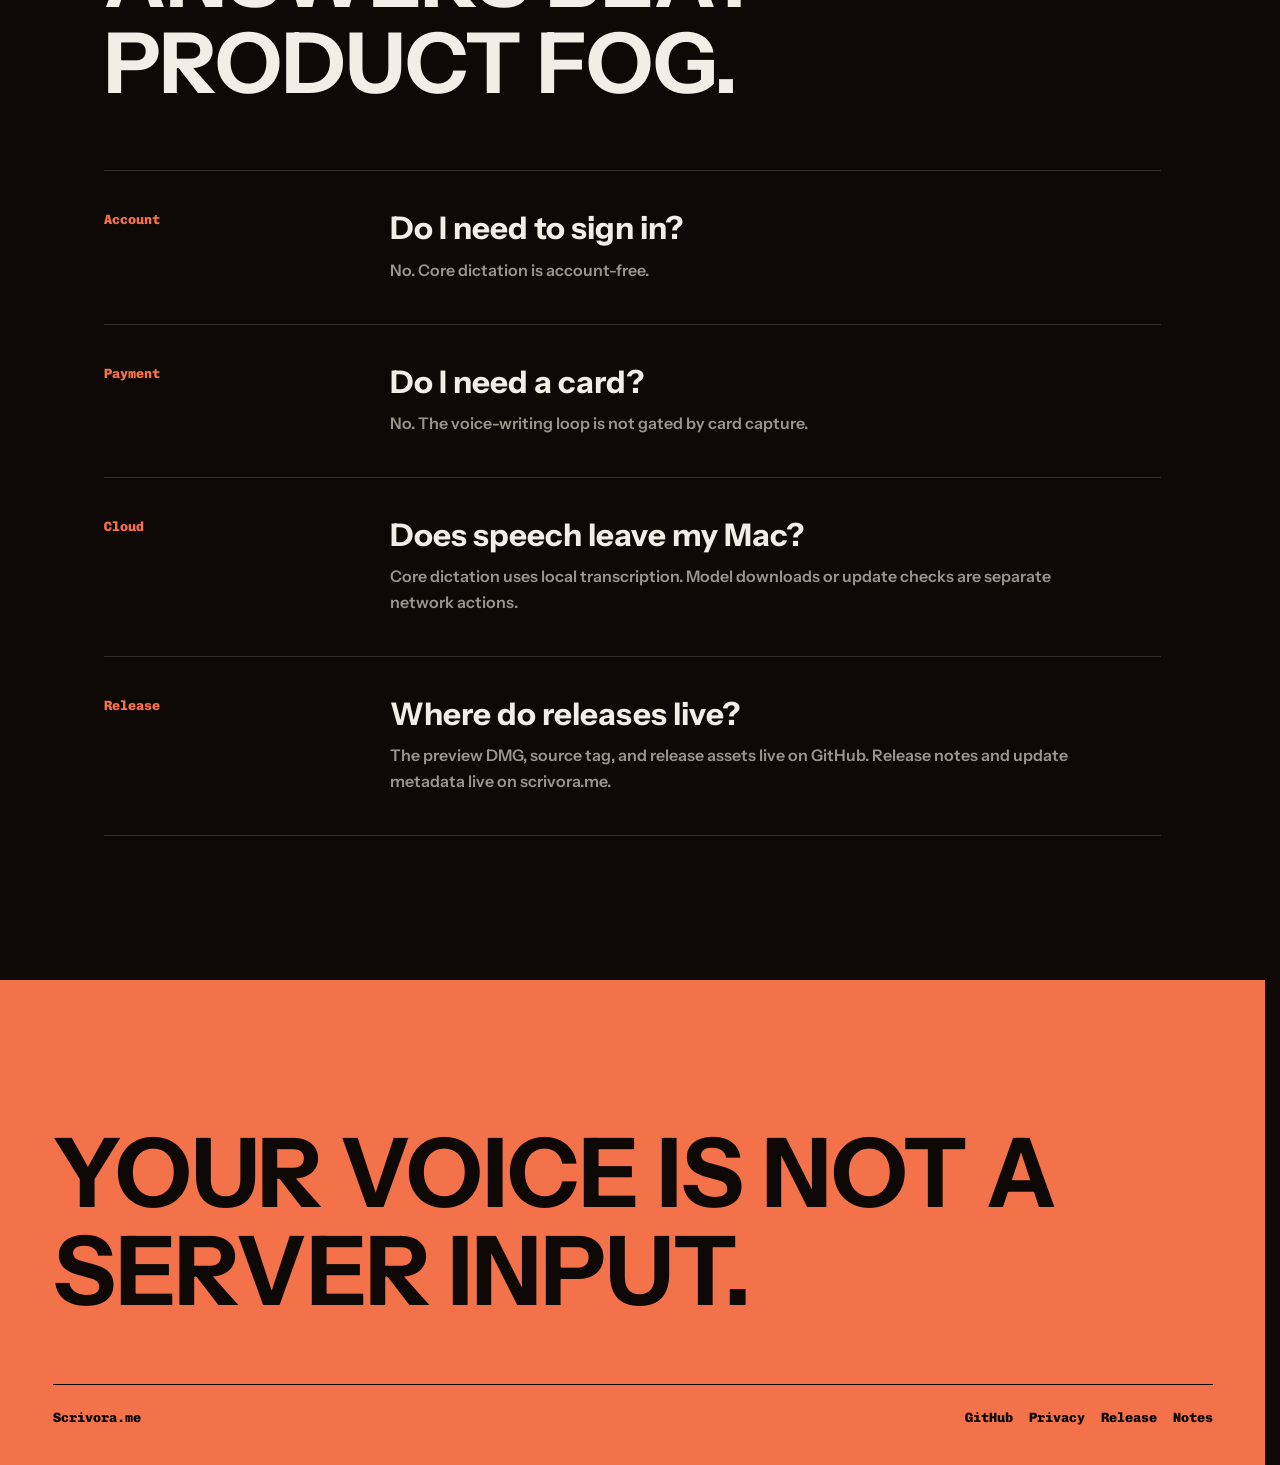
==== commit dd728c39: "chore: prepare public oss release" ====
--- a/index.html
+++ b/index.html
@@ -1296,7 +1296,7 @@
           <h1 id="hero-title">Speak. It lands in under 1 second.</h1>
           <p class="hero-lede">Your voice stays on your Mac.</p>
           <div class="hero-actions" aria-label="Get Scrivora">
-            <a class="button primary" href="https://github.com/rebel0789/scrivora/releases/download/v0.4.1/Scrivora-0.4.1-preview-unnotarized.dmg">Download DMG</a>
+            <a class="button primary" href="https://github.com/rebel0789/scrivora/releases/download/v0.4.1/Scrivora-0.4.1-preview-unnotarized.dmg">Download</a>
             <a class="button" href="https://github.com/rebel0789/scrivora">Source</a>
           </div>
           <div class="hero-proof" aria-label="Under one second local dictation proof">
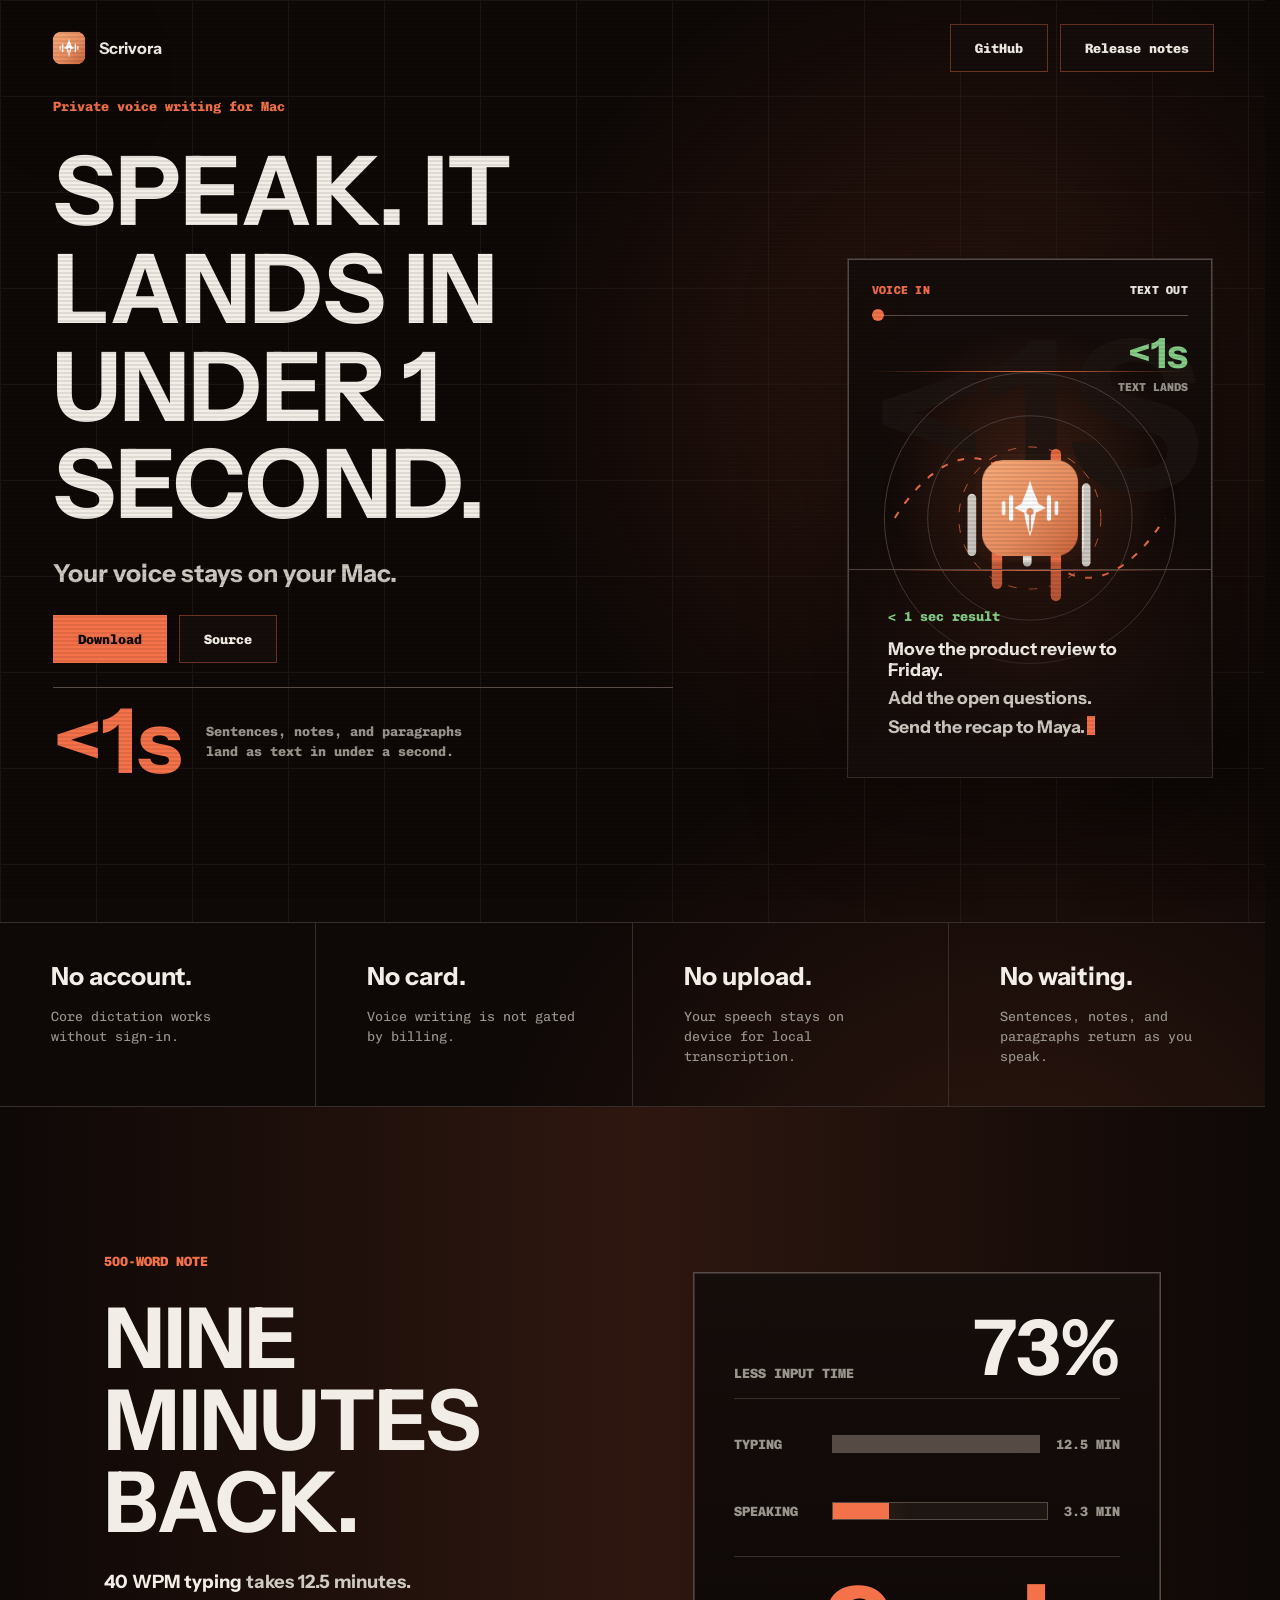
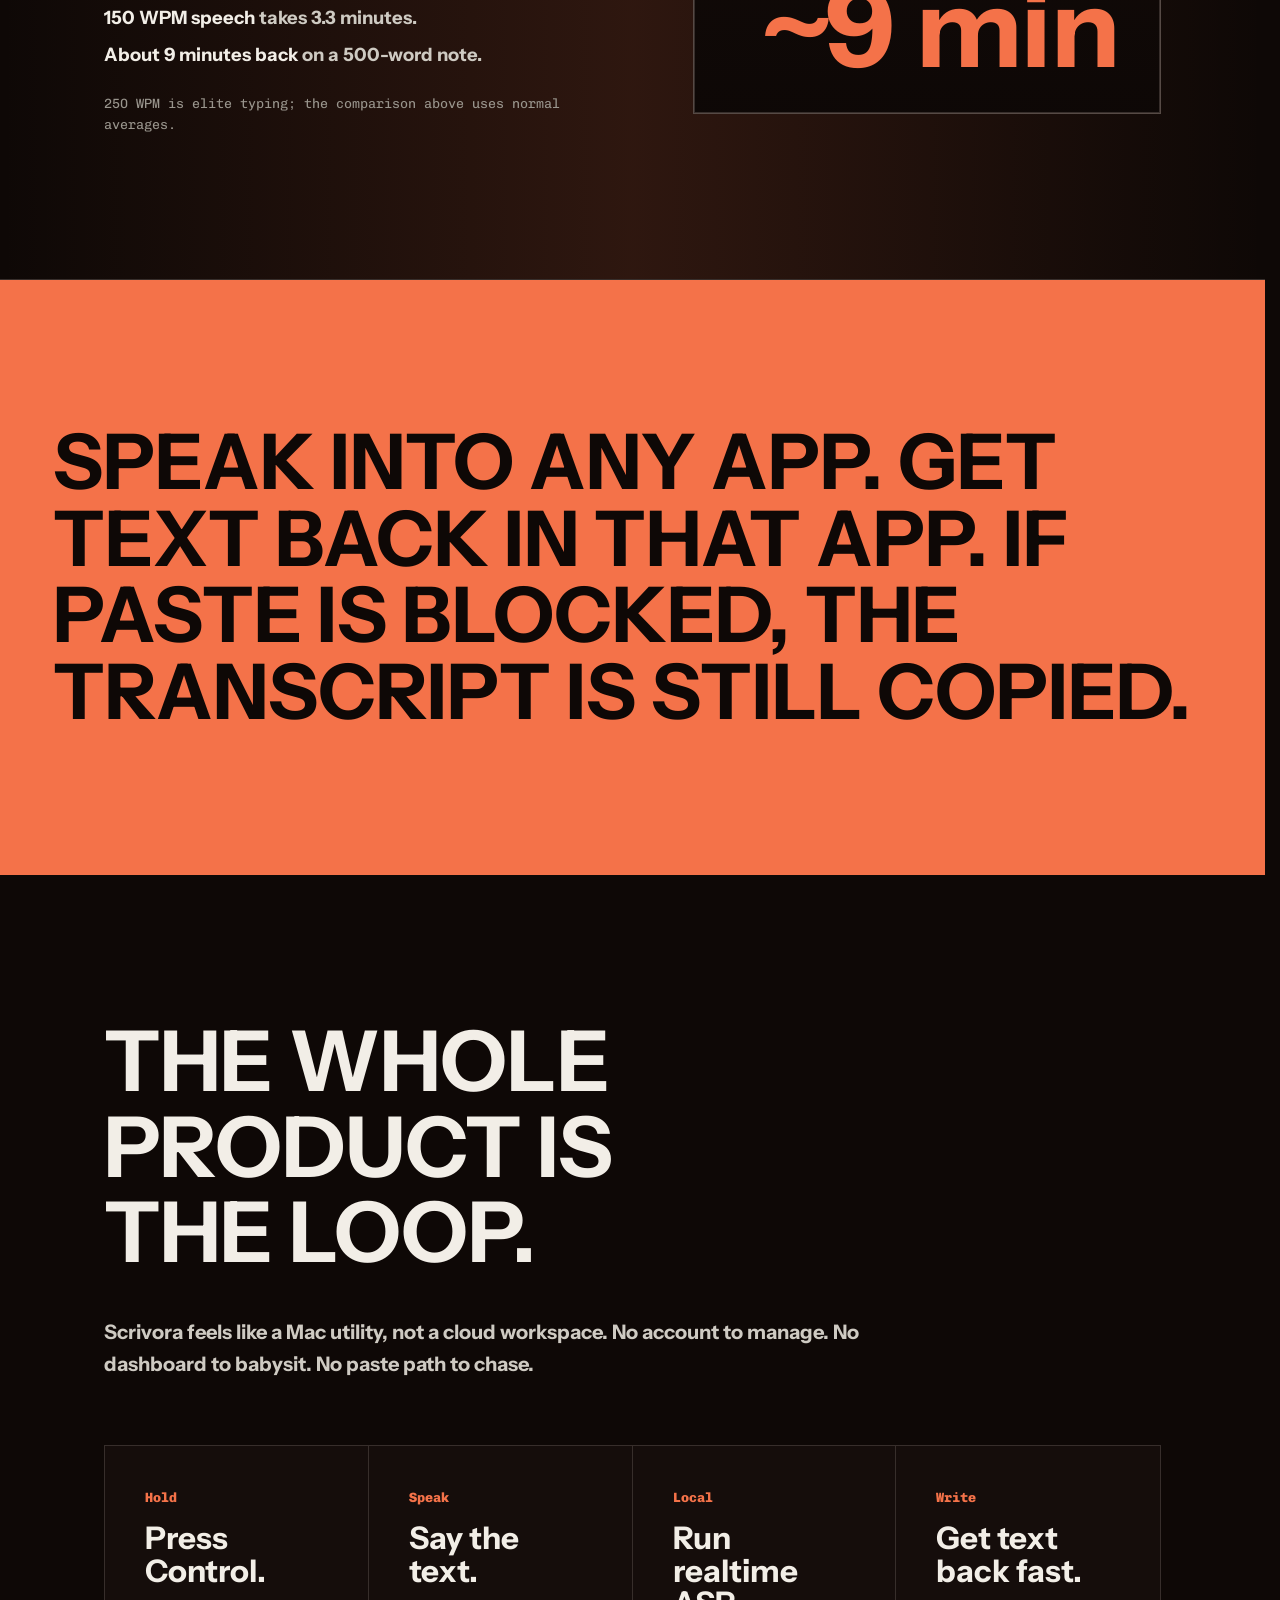
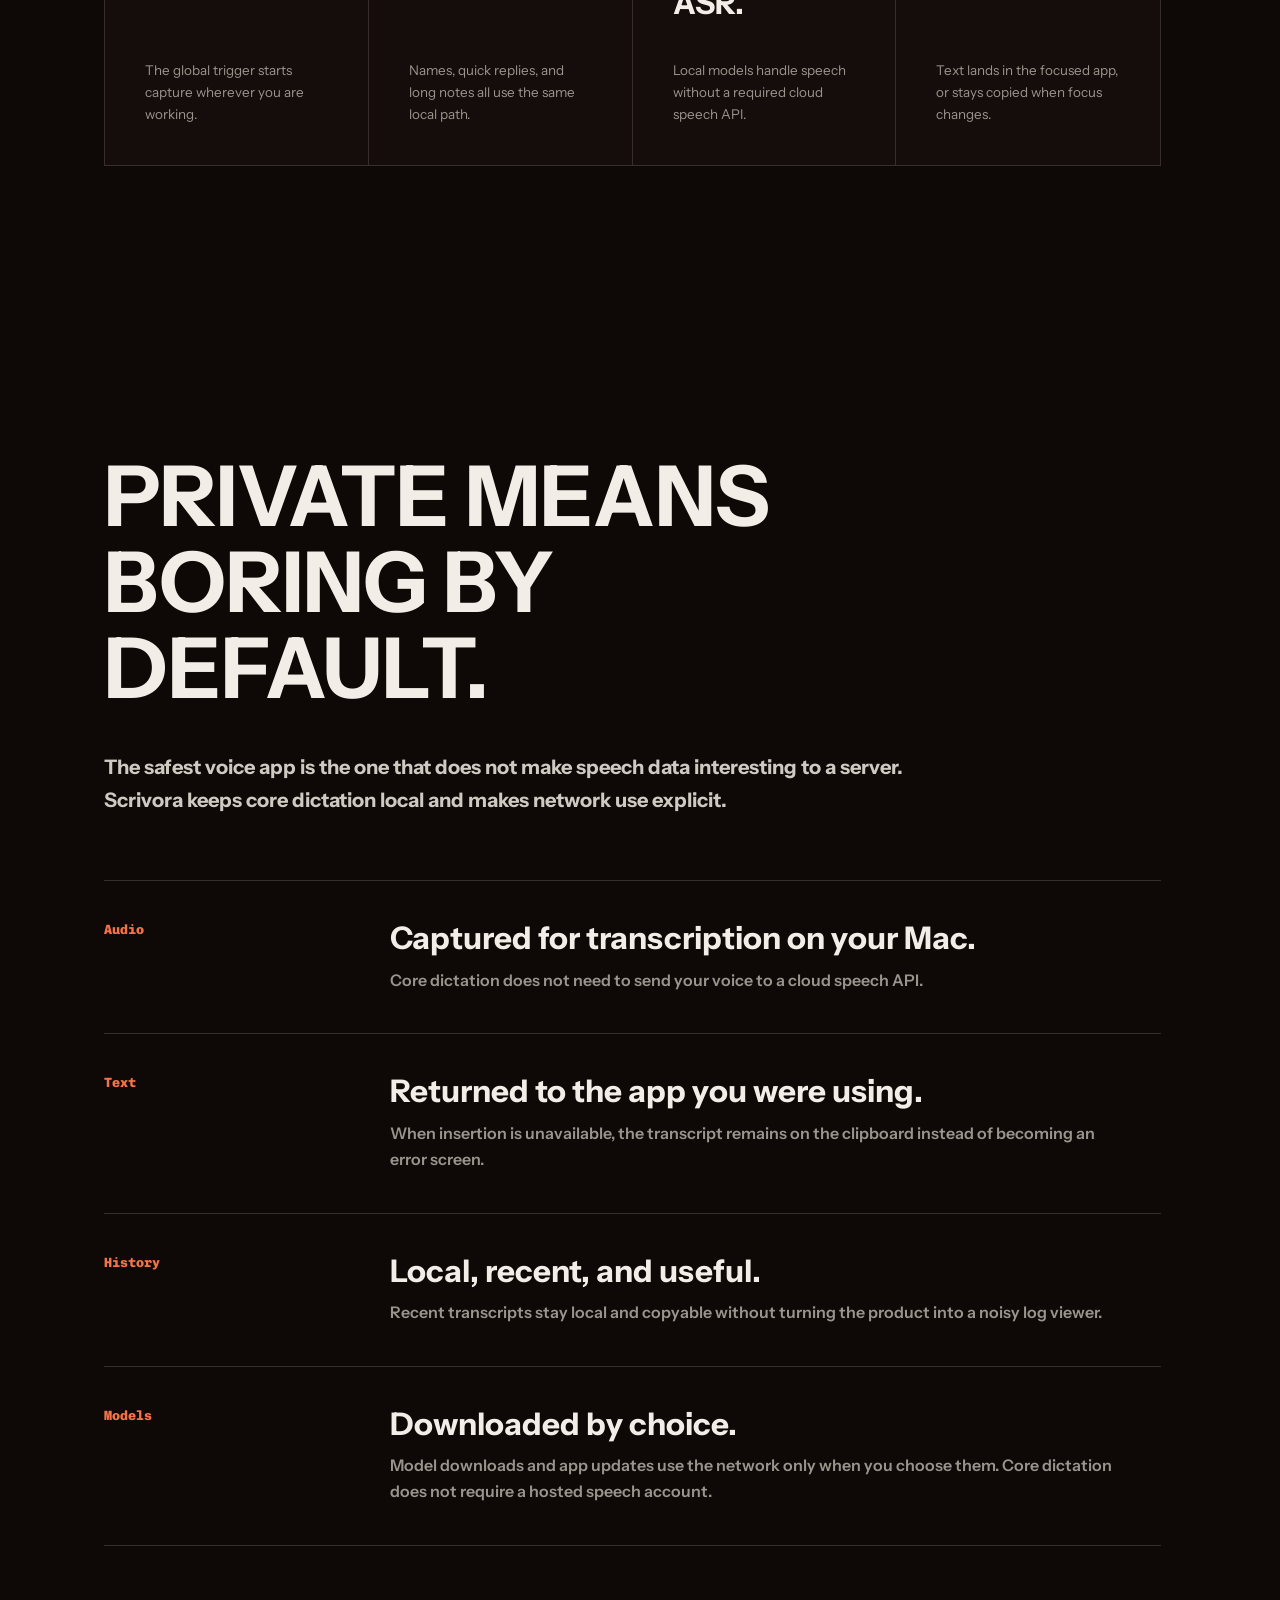
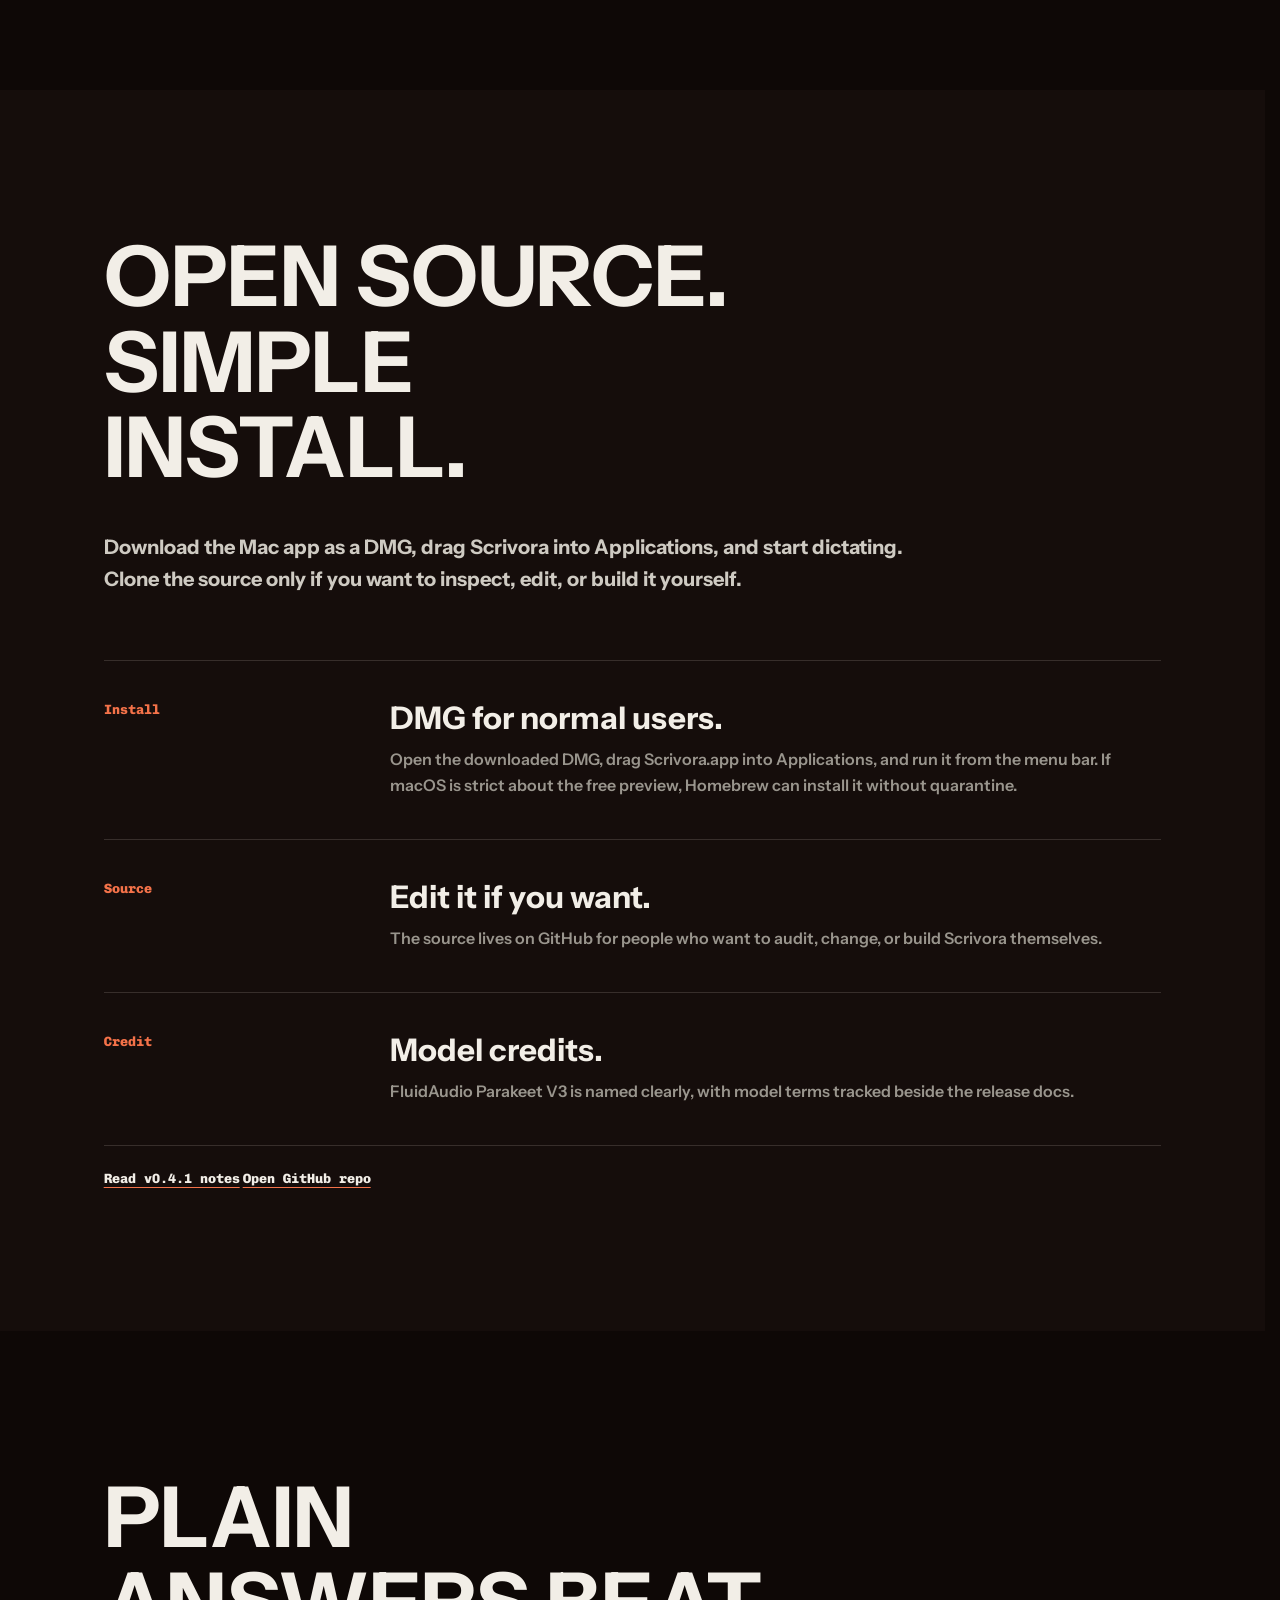
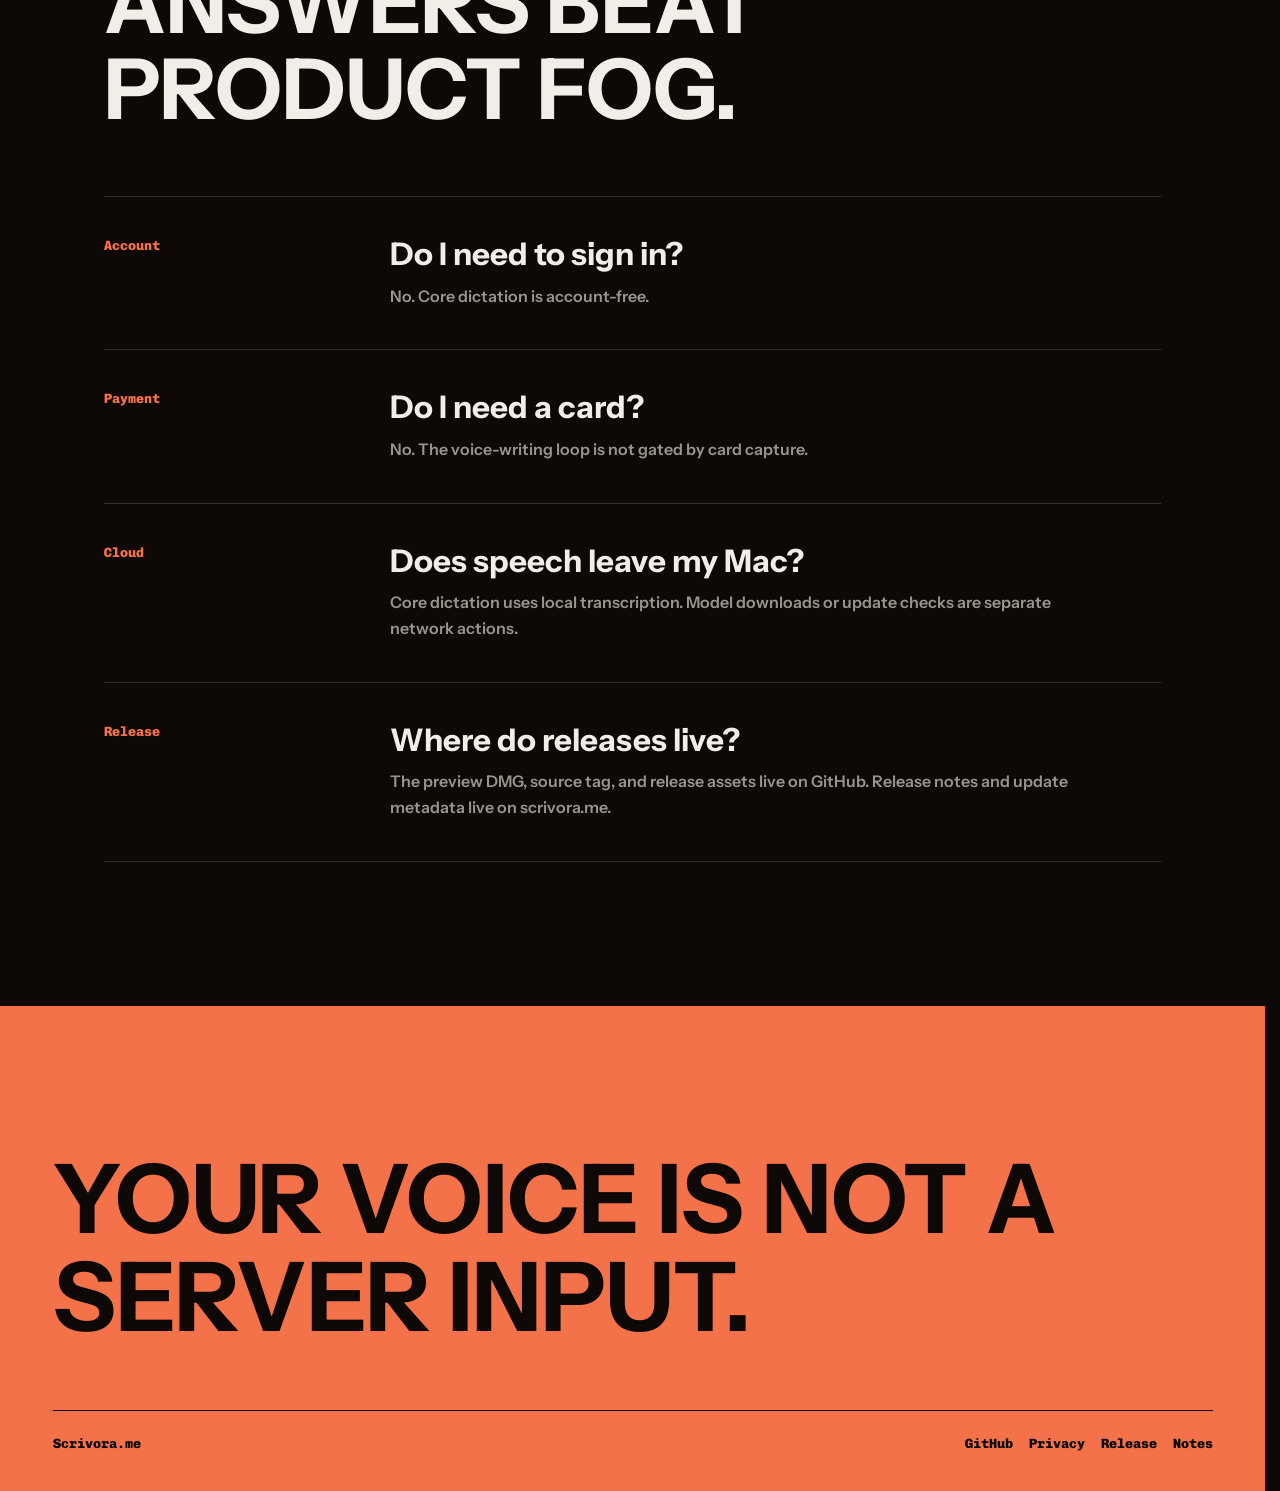
==== commit a61dd62d: "docs: clarify free mac install path" ====
--- a/index.html
+++ b/index.html
@@ -1475,7 +1475,7 @@
             <strong>Install</strong>
             <div>
               <h3>DMG for normal users.</h3>
-              <p>Open the downloaded DMG, drag Scrivora.app into Applications, and run it from the menu bar.</p>
+              <p>Open the downloaded DMG, drag Scrivora.app into Applications, and run it from the menu bar. If macOS is strict about the free preview, Homebrew can install it without quarantine.</p>
             </div>
           </article>
           <article class="release-row">
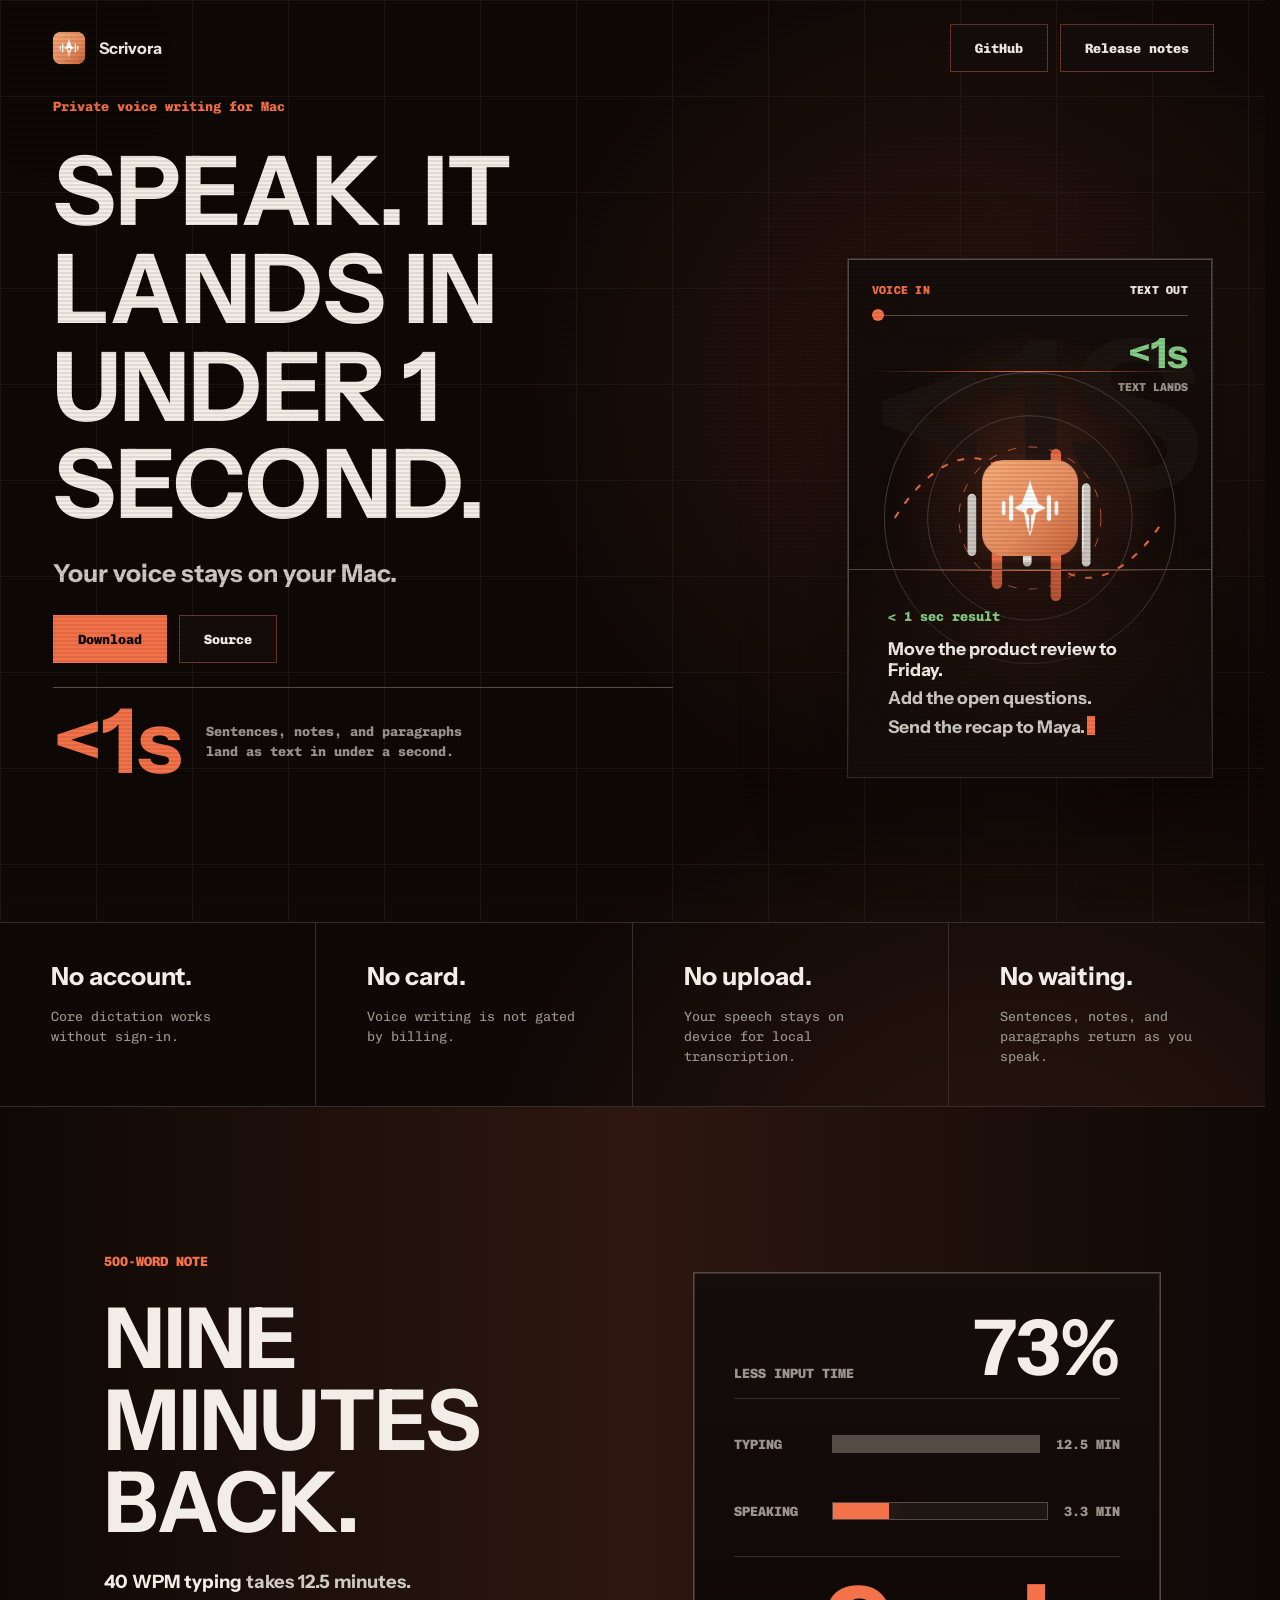
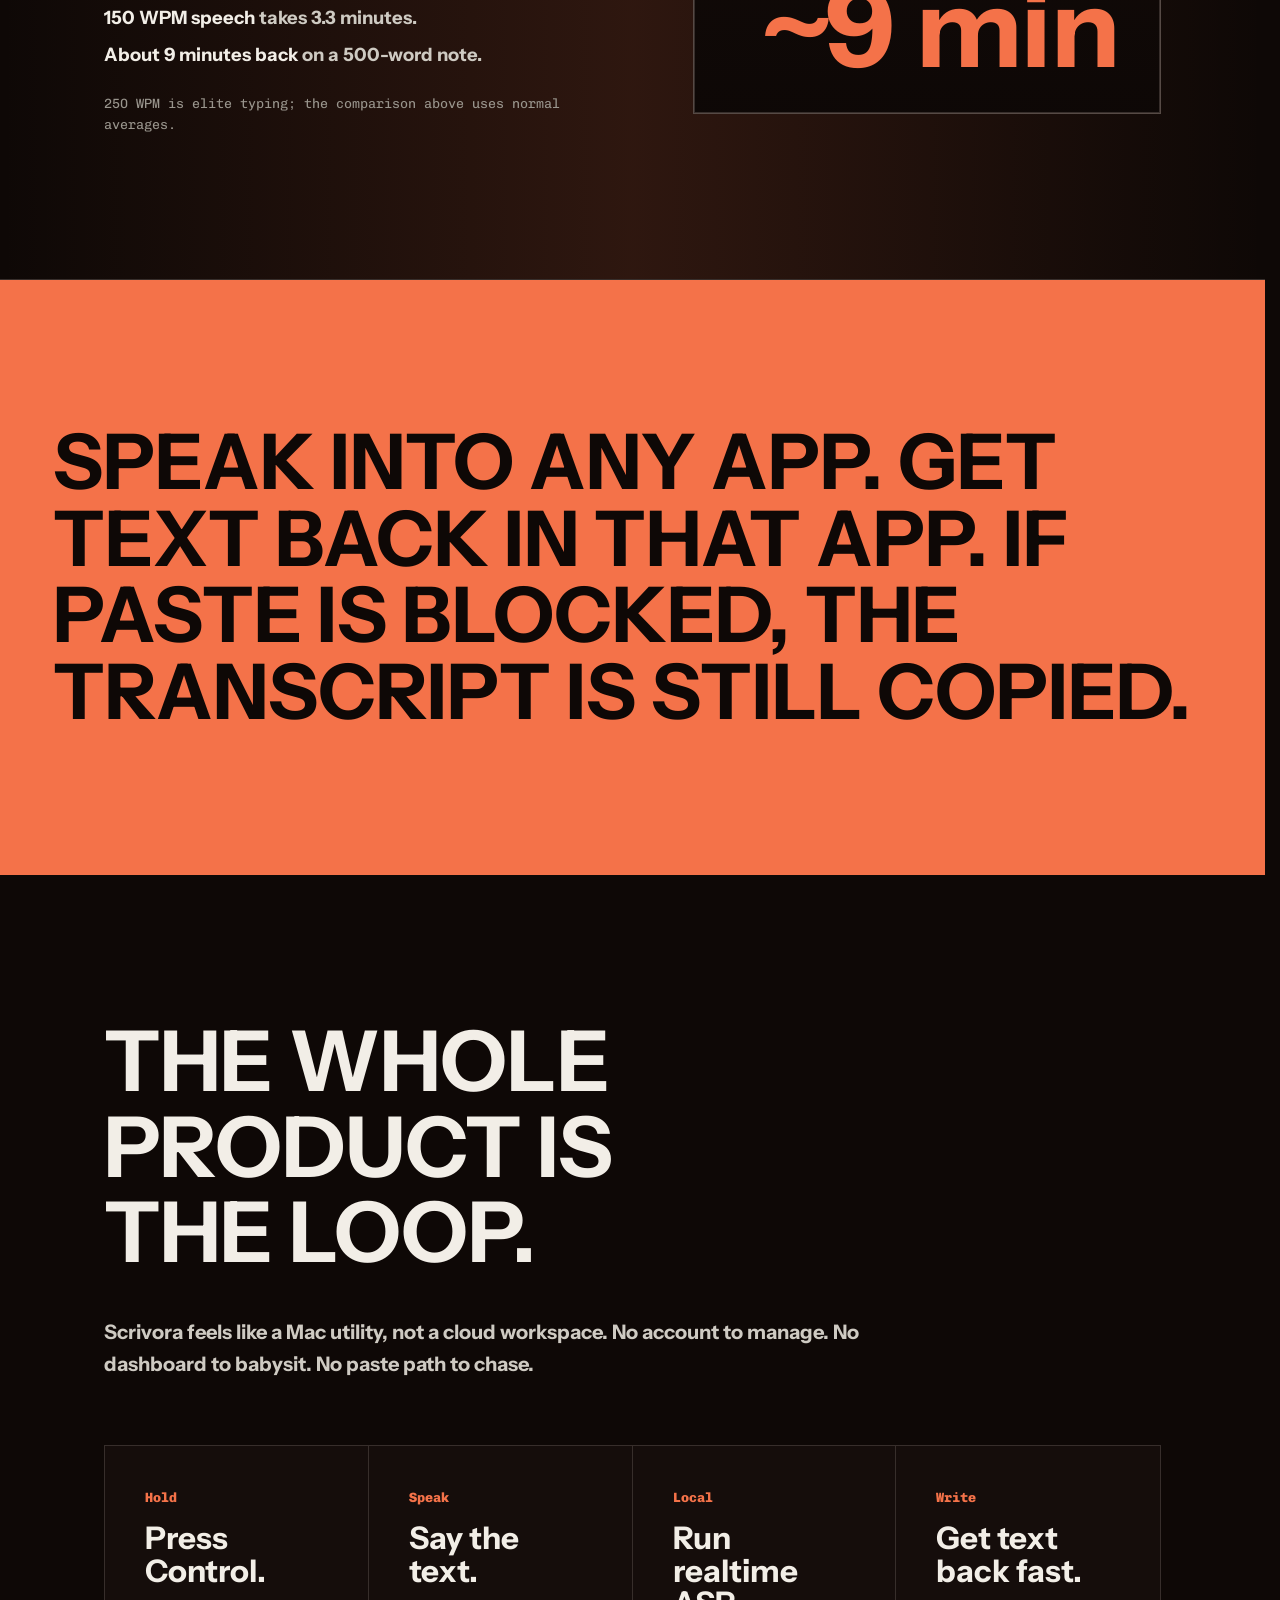
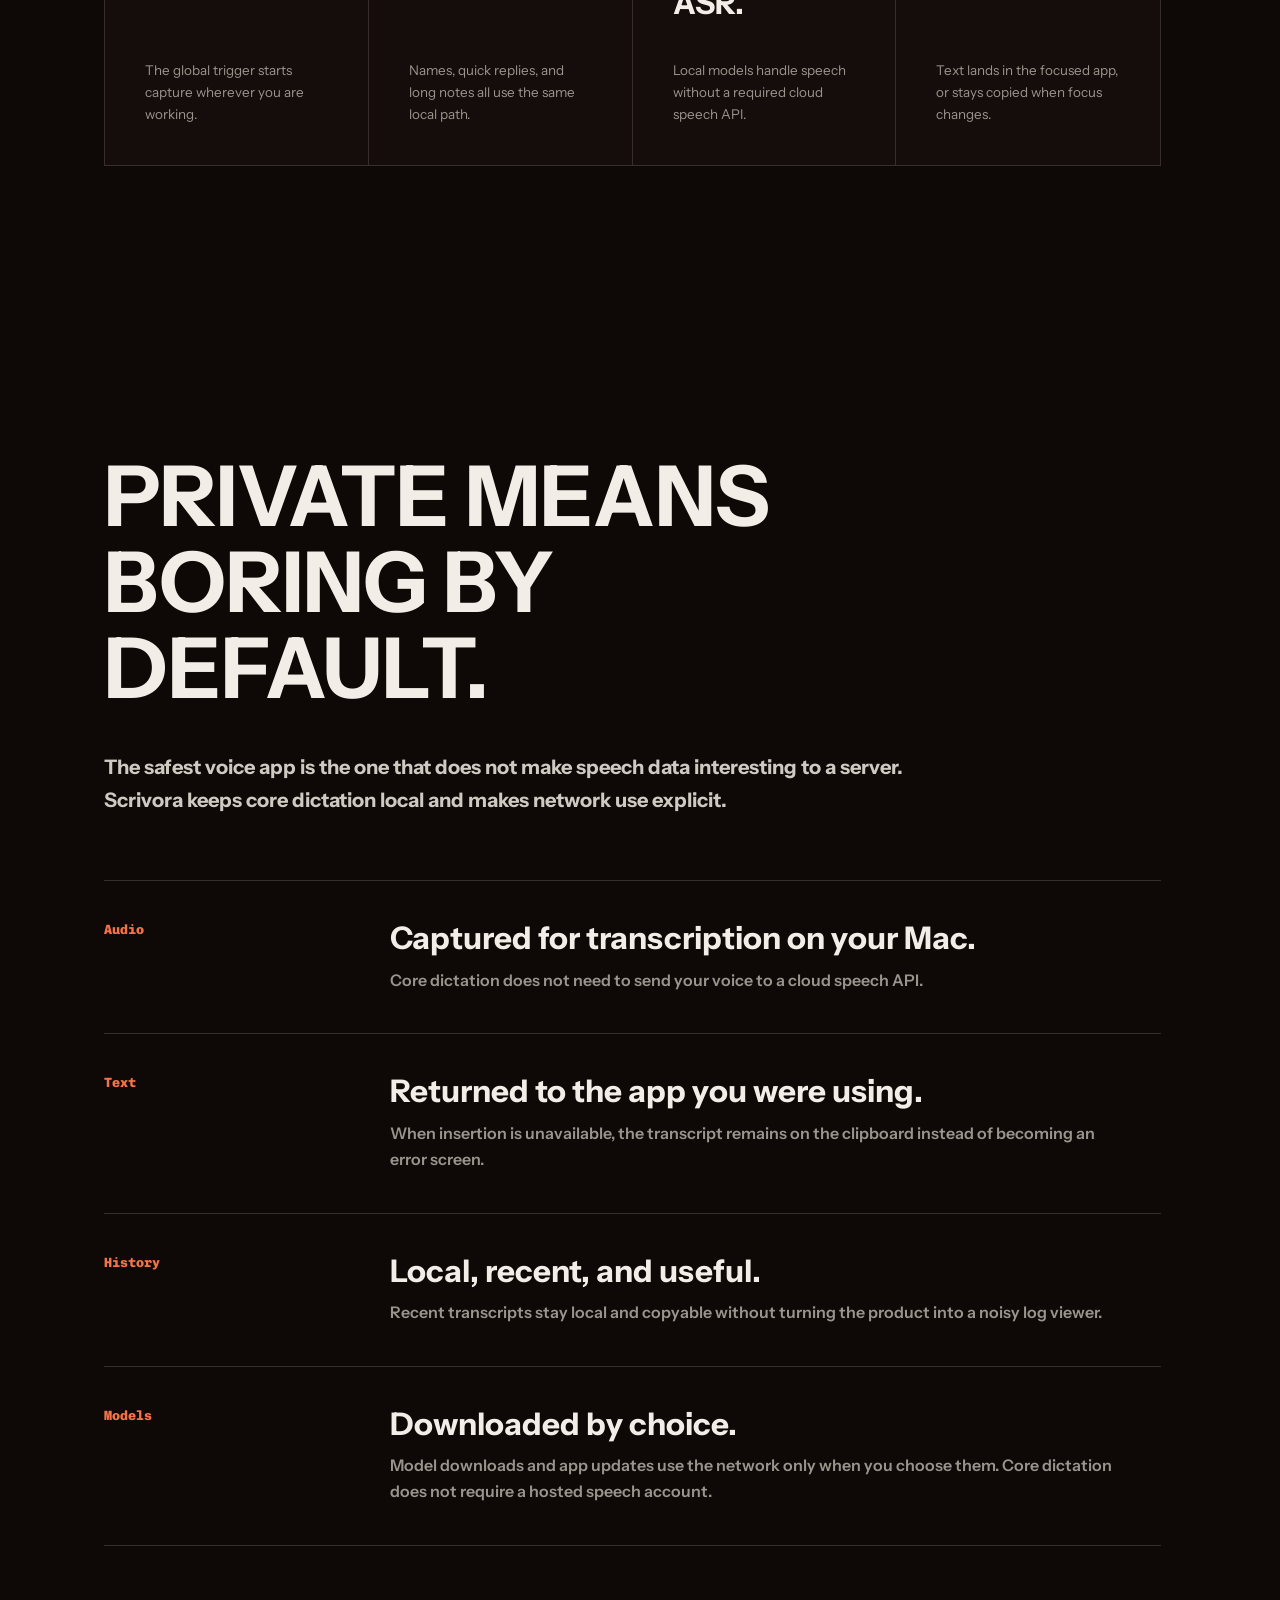
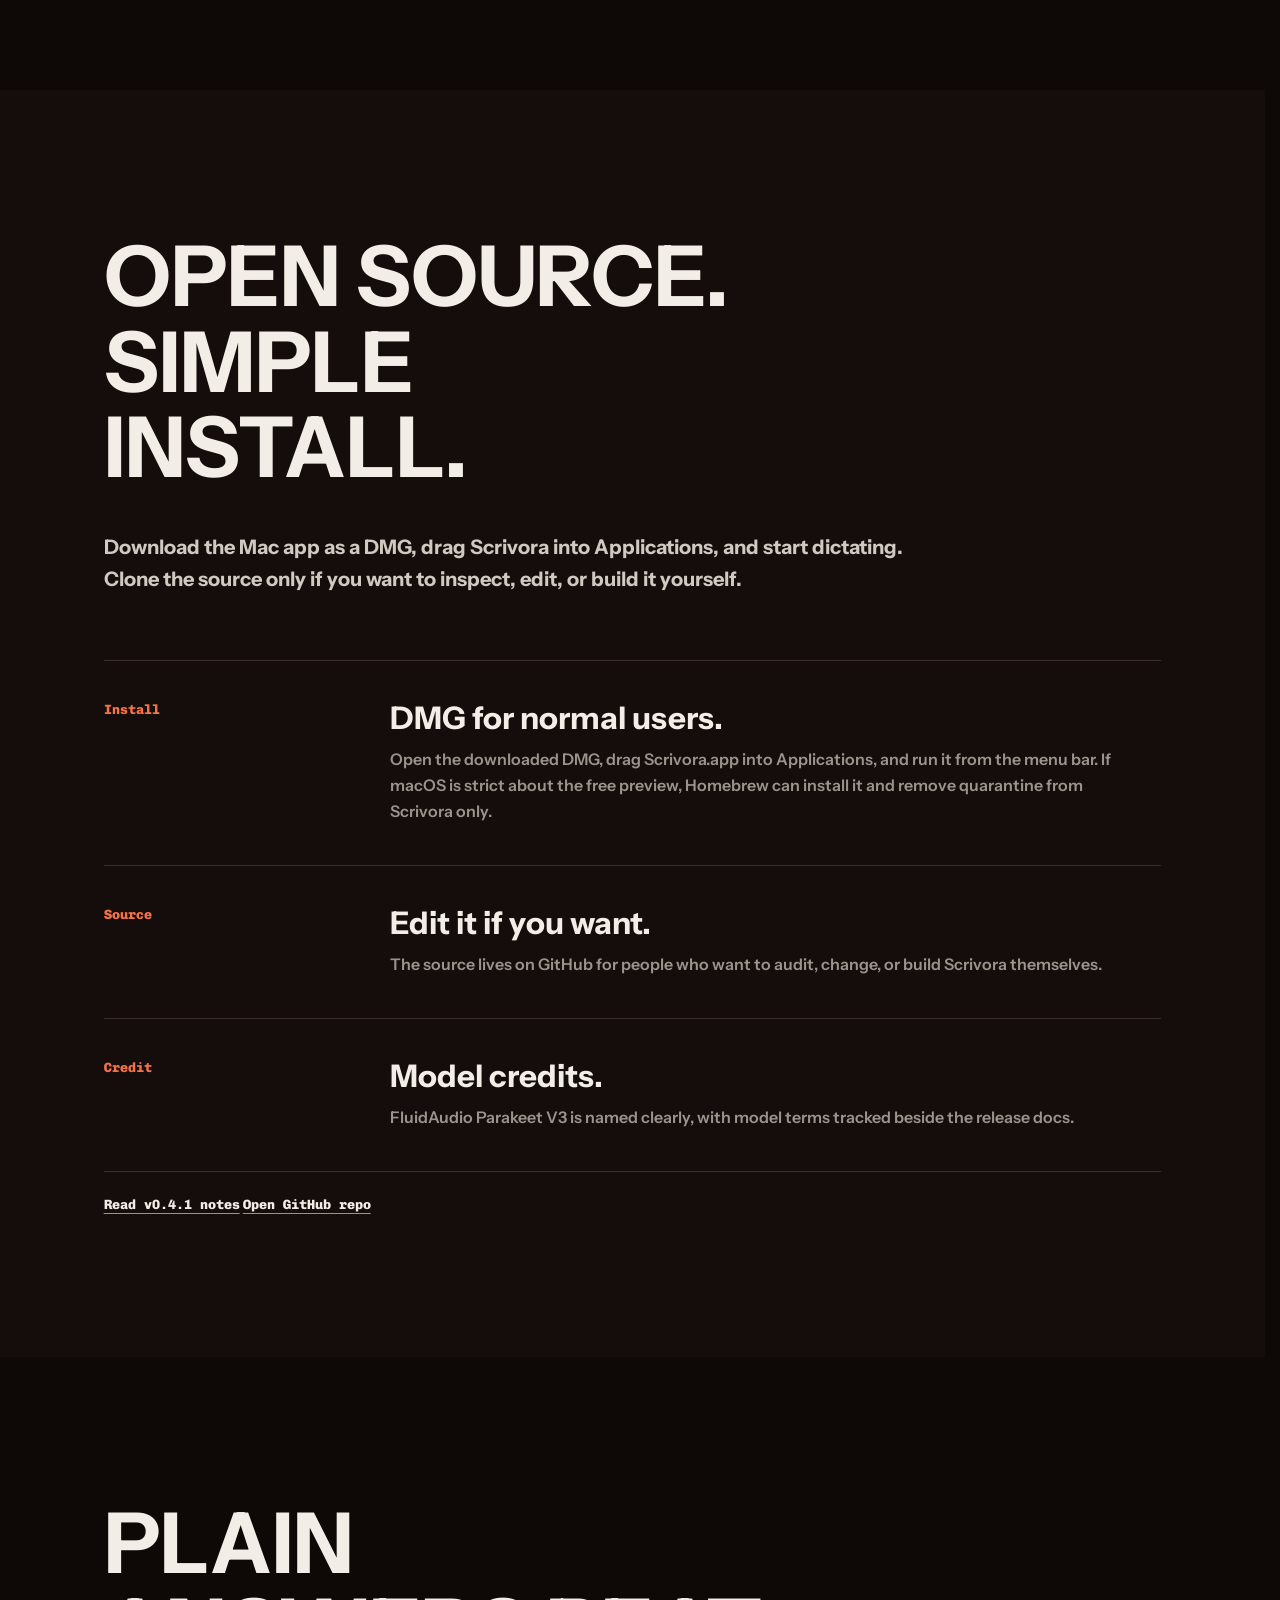
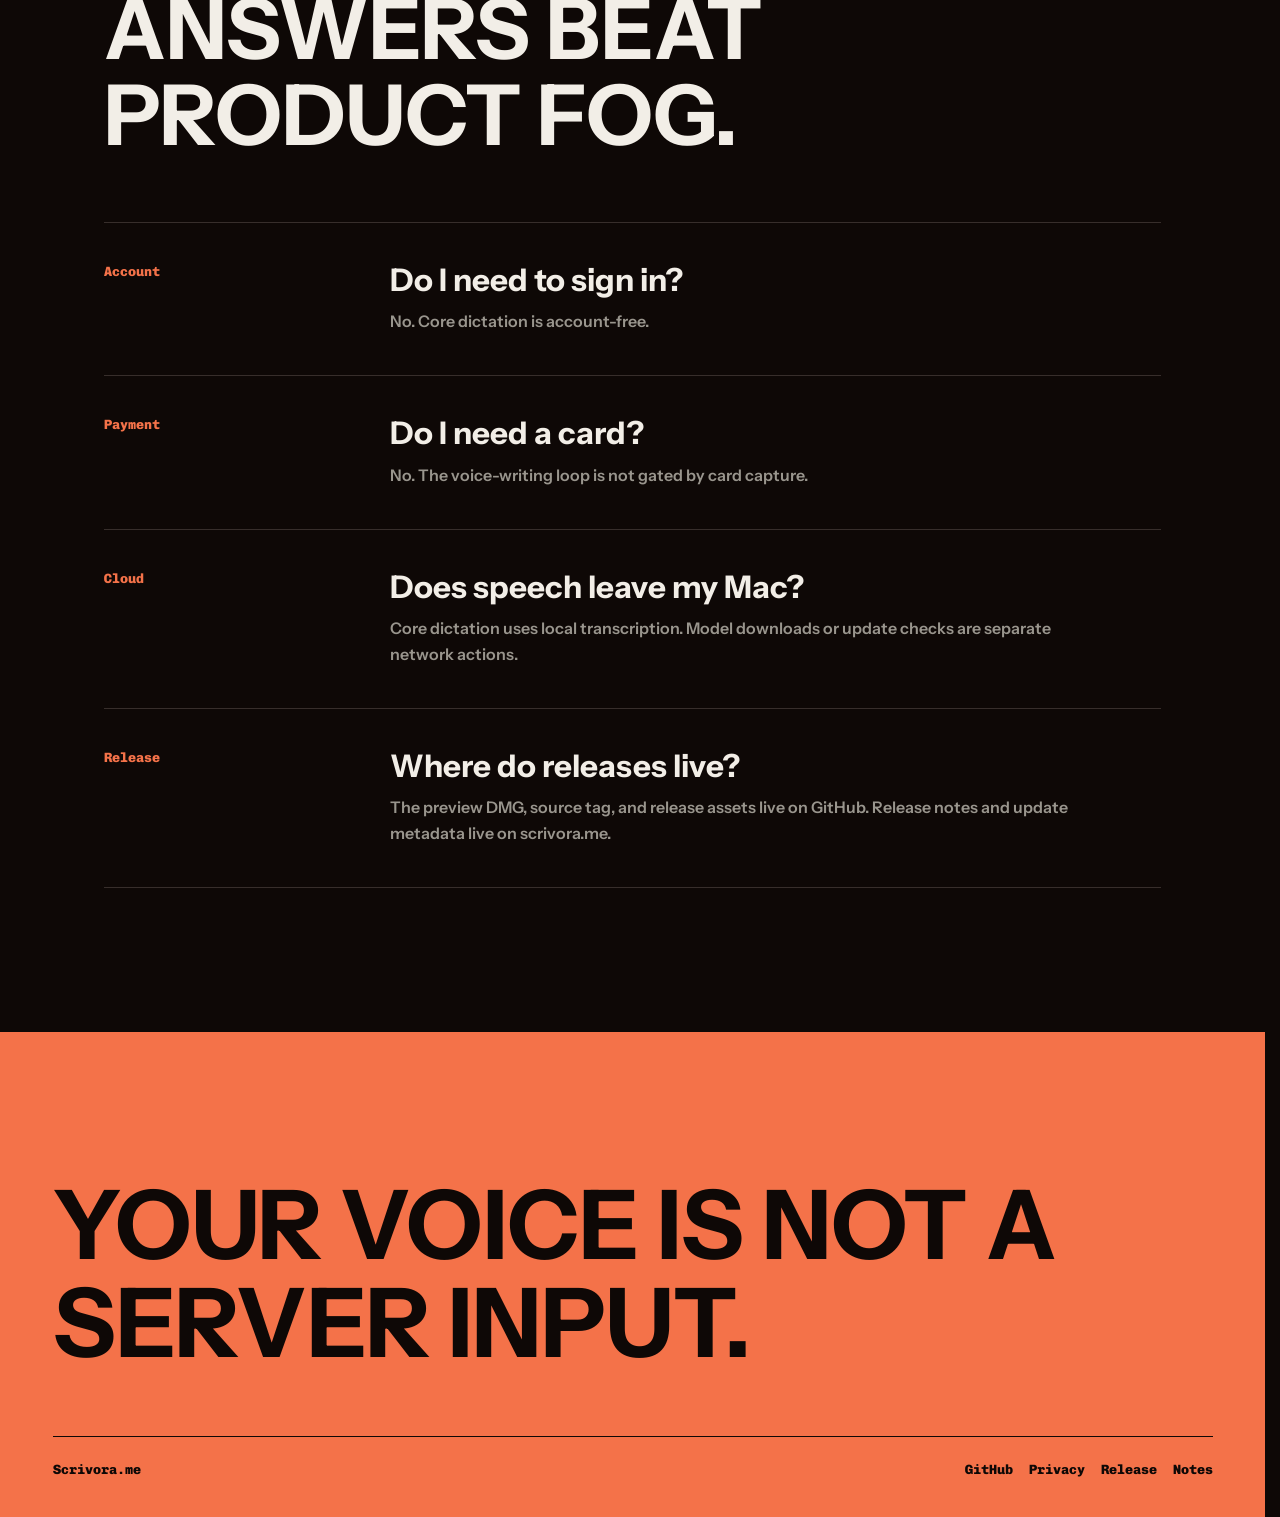
==== commit a298eef0: "docs: fix homebrew quarantine install path" ====
--- a/index.html
+++ b/index.html
@@ -1475,7 +1475,7 @@
             <strong>Install</strong>
             <div>
               <h3>DMG for normal users.</h3>
-              <p>Open the downloaded DMG, drag Scrivora.app into Applications, and run it from the menu bar. If macOS is strict about the free preview, Homebrew can install it without quarantine.</p>
+              <p>Open the downloaded DMG, drag Scrivora.app into Applications, and run it from the menu bar. If macOS is strict about the free preview, Homebrew can install it and remove quarantine from Scrivora only.</p>
             </div>
           </article>
           <article class="release-row">
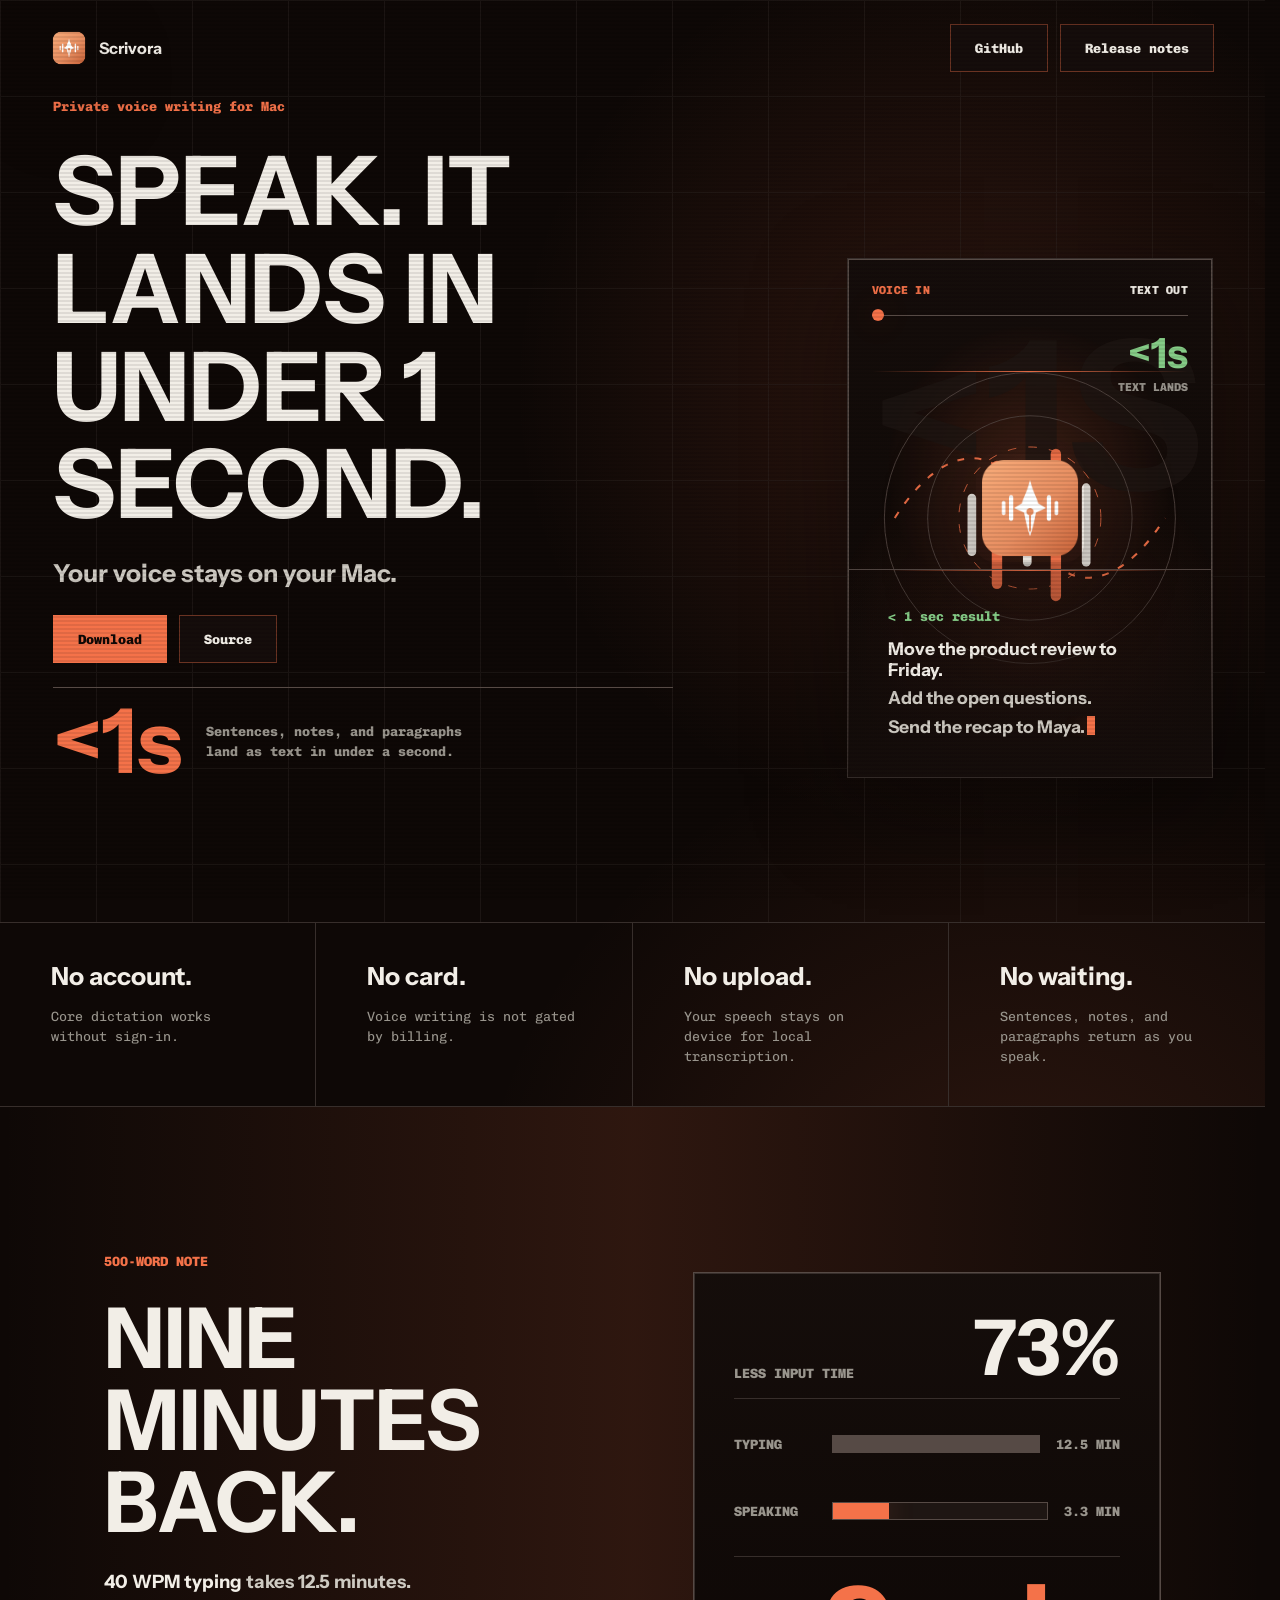
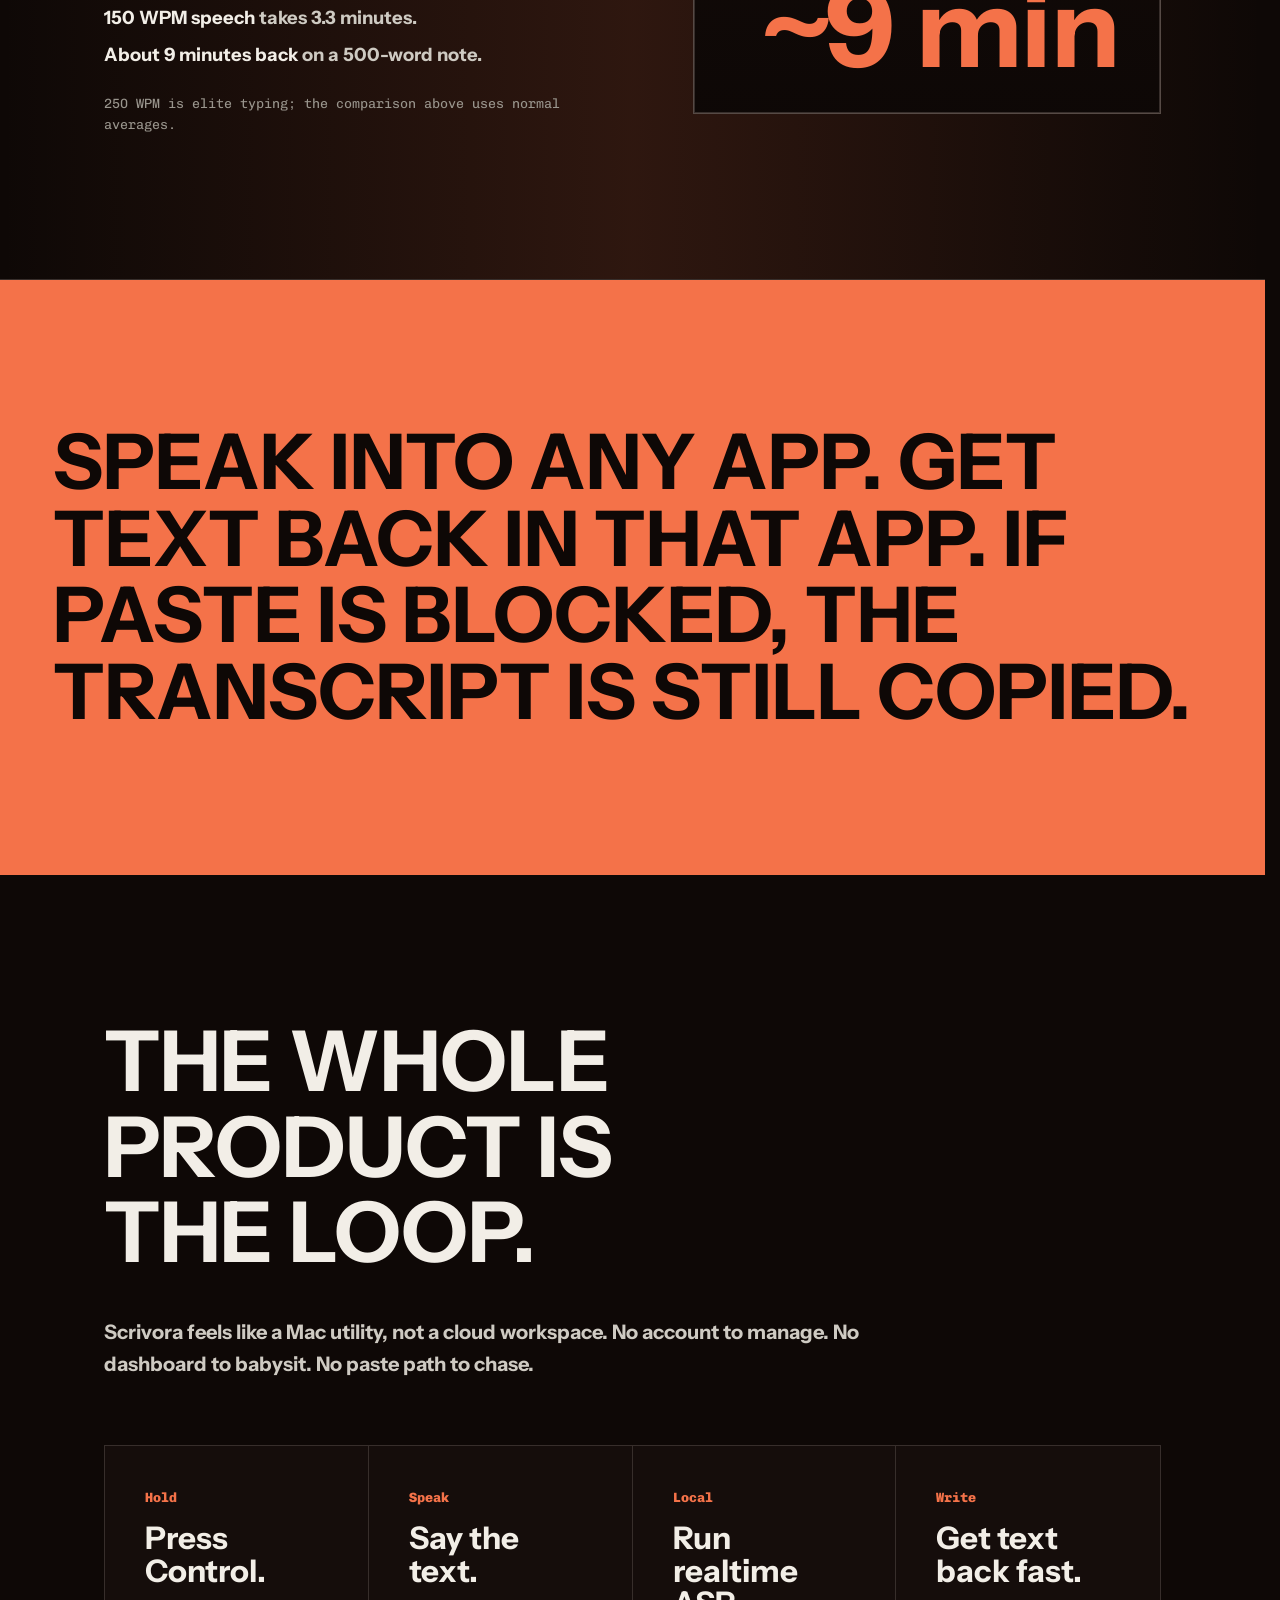
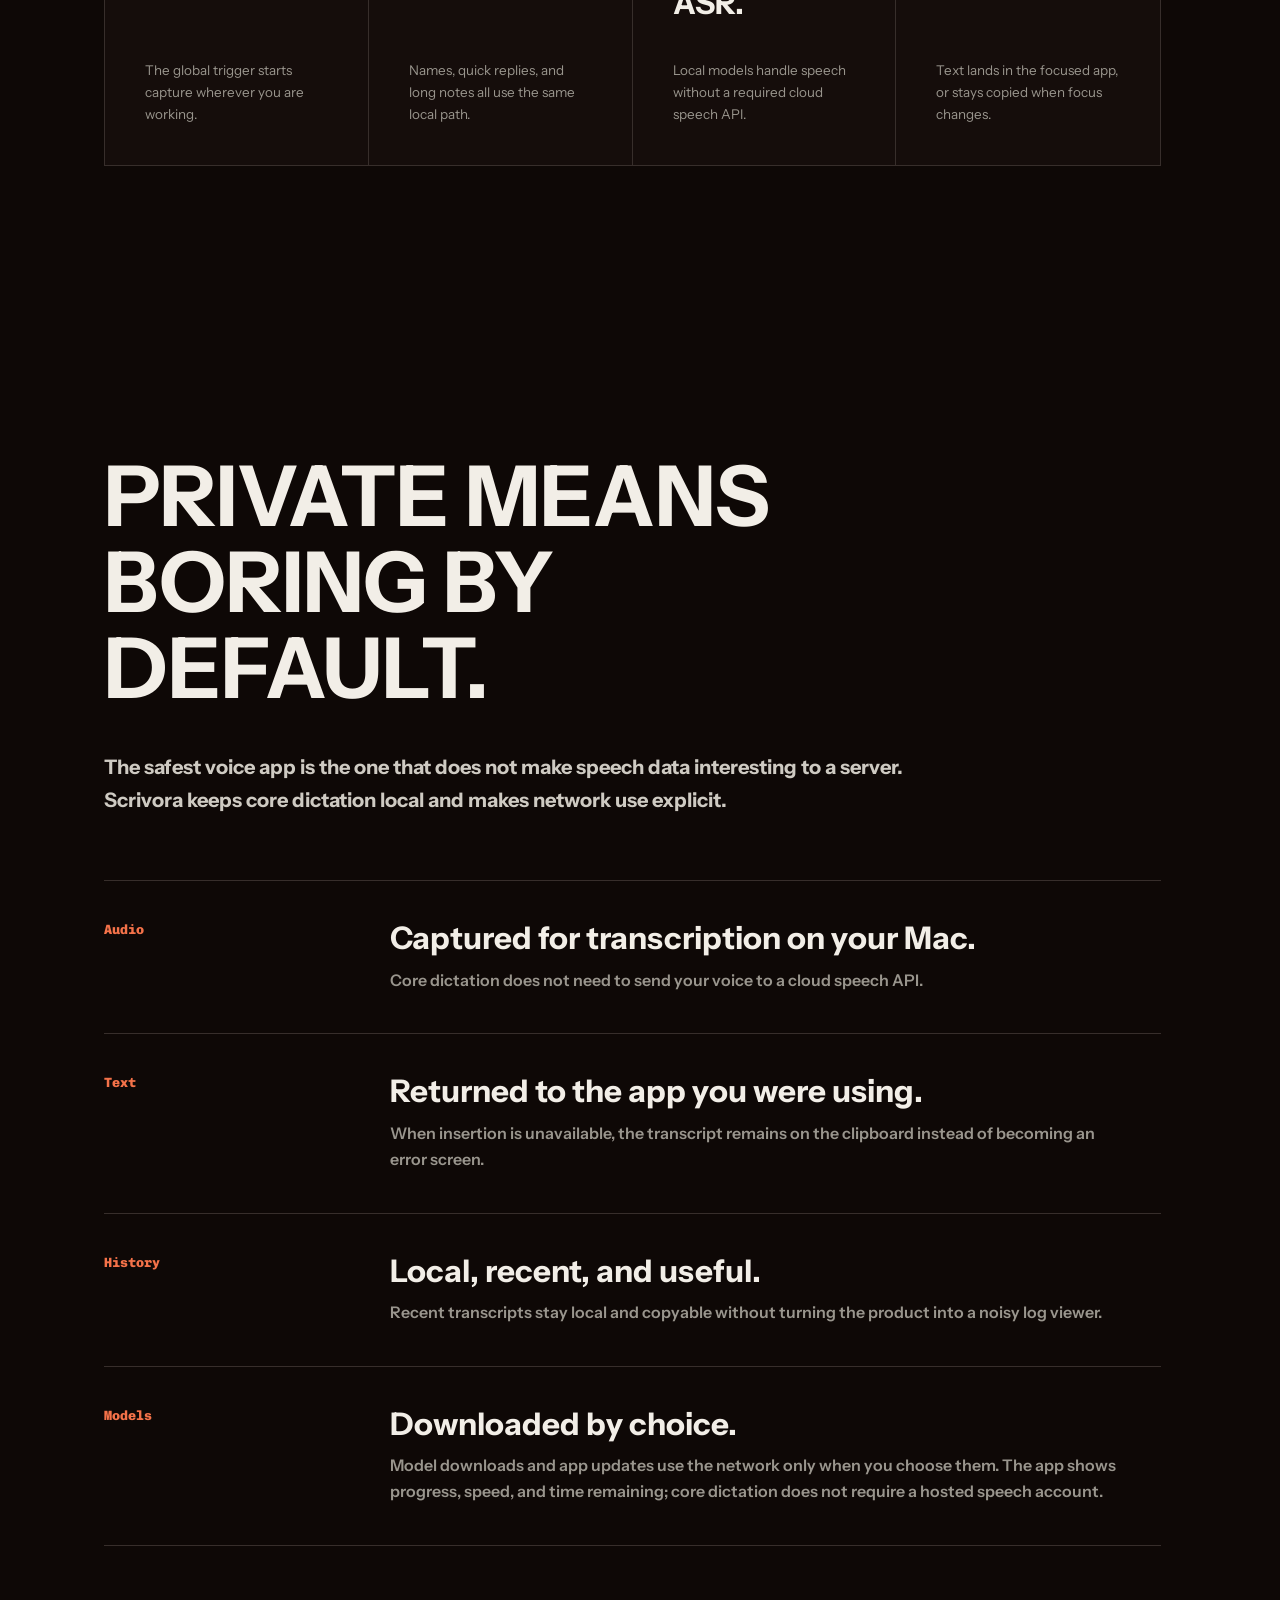
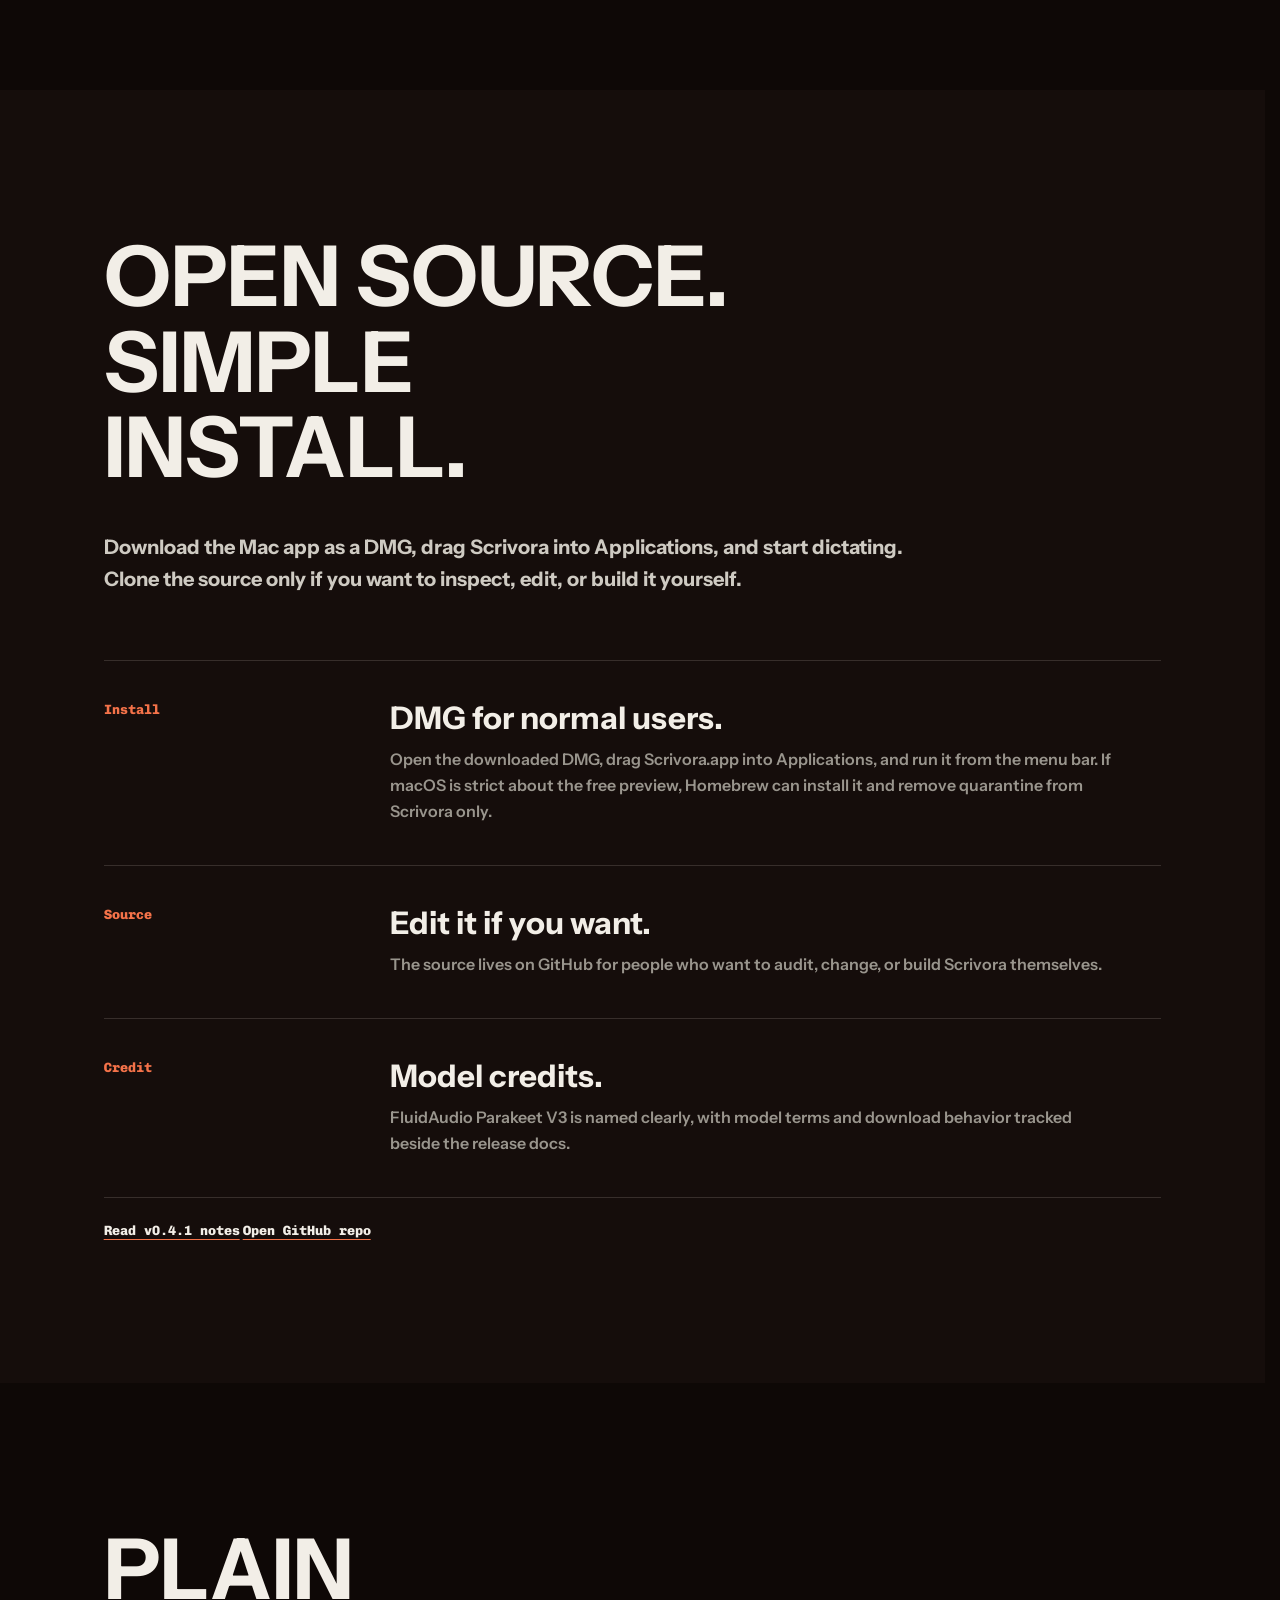
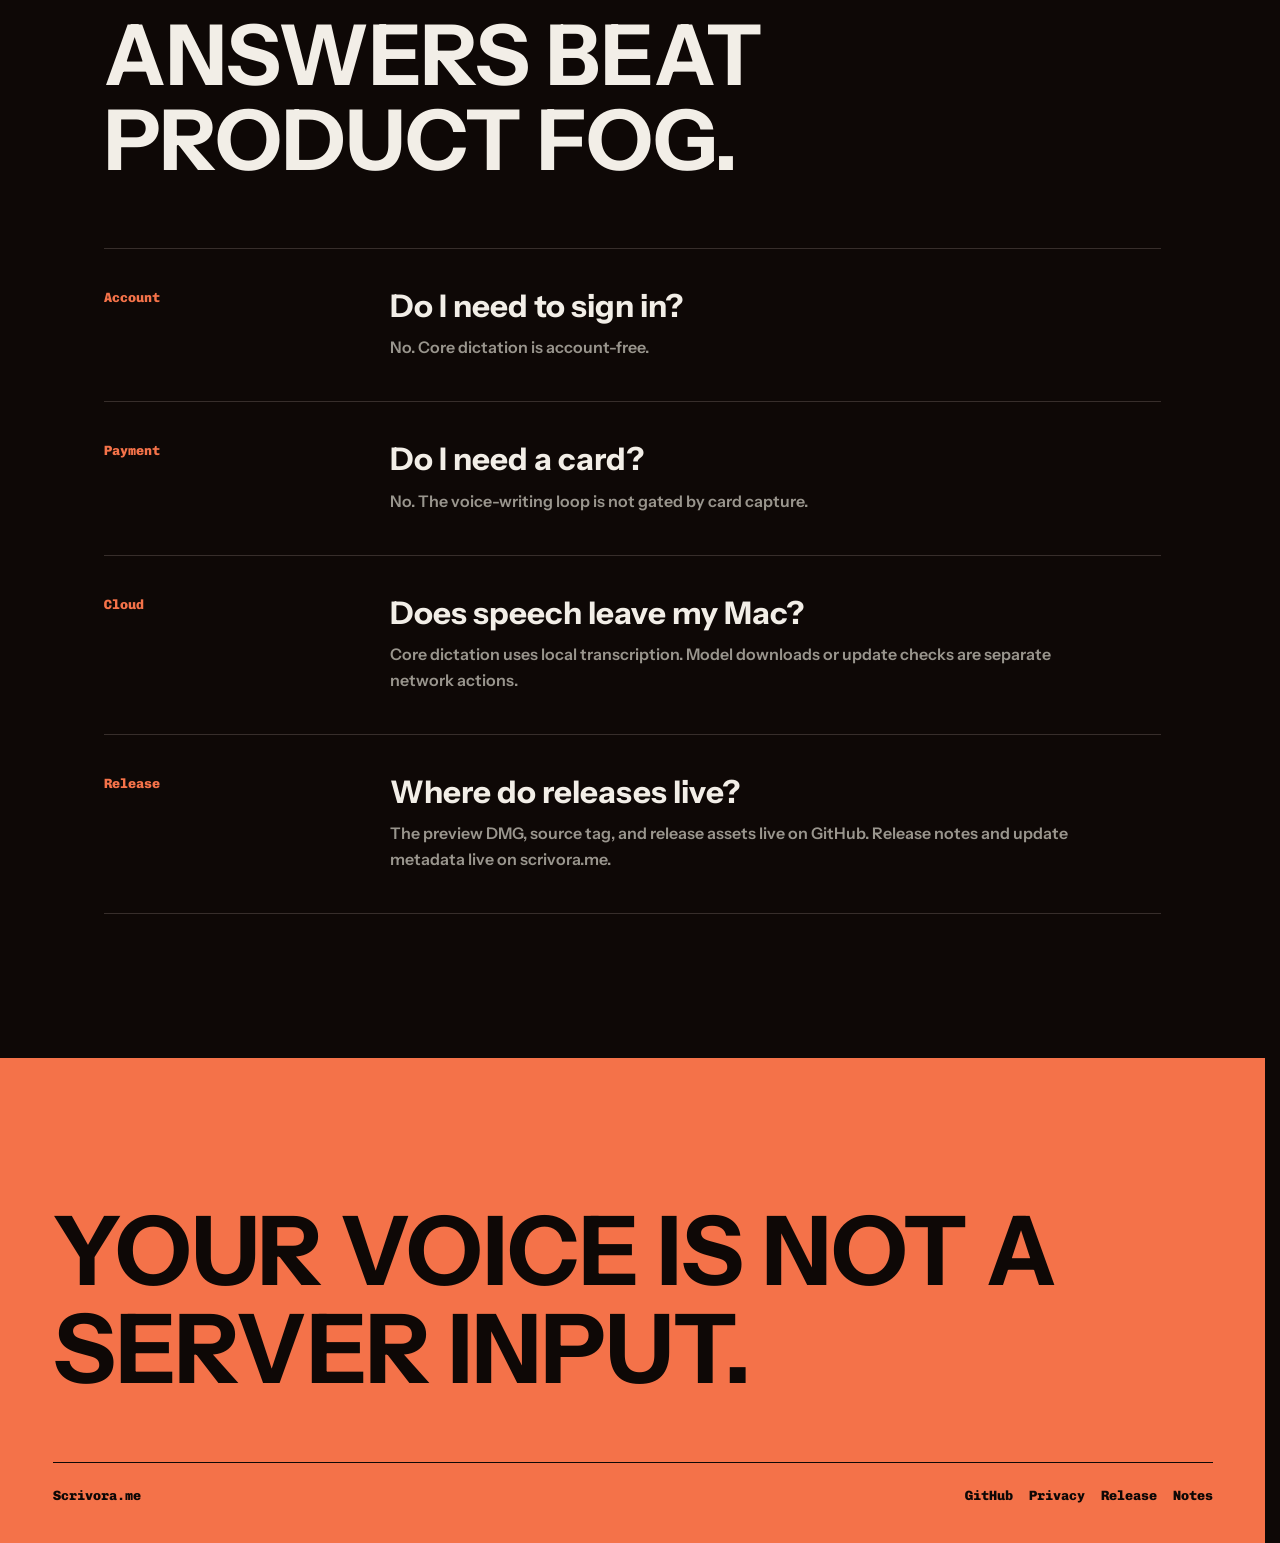
==== commit 121f6f21: "release: show model download speed" ====
--- a/index.html
+++ b/index.html
@@ -1458,7 +1458,7 @@
           <strong>Models</strong>
           <div>
             <h3>Downloaded by choice.</h3>
-            <p>Model downloads and app updates use the network only when you choose them. Core dictation does not require a hosted speech account.</p>
+            <p>Model downloads and app updates use the network only when you choose them. The app shows progress, speed, and time remaining; core dictation does not require a hosted speech account.</p>
           </div>
         </article>
       </div>
@@ -1489,7 +1489,7 @@
             <strong>Credit</strong>
             <div>
               <h3>Model credits.</h3>
-              <p>FluidAudio Parakeet V3 is named clearly, with model terms tracked beside the release docs.</p>
+              <p>FluidAudio Parakeet V3 is named clearly, with model terms and download behavior tracked beside the release docs.</p>
             </div>
           </article>
         </div>
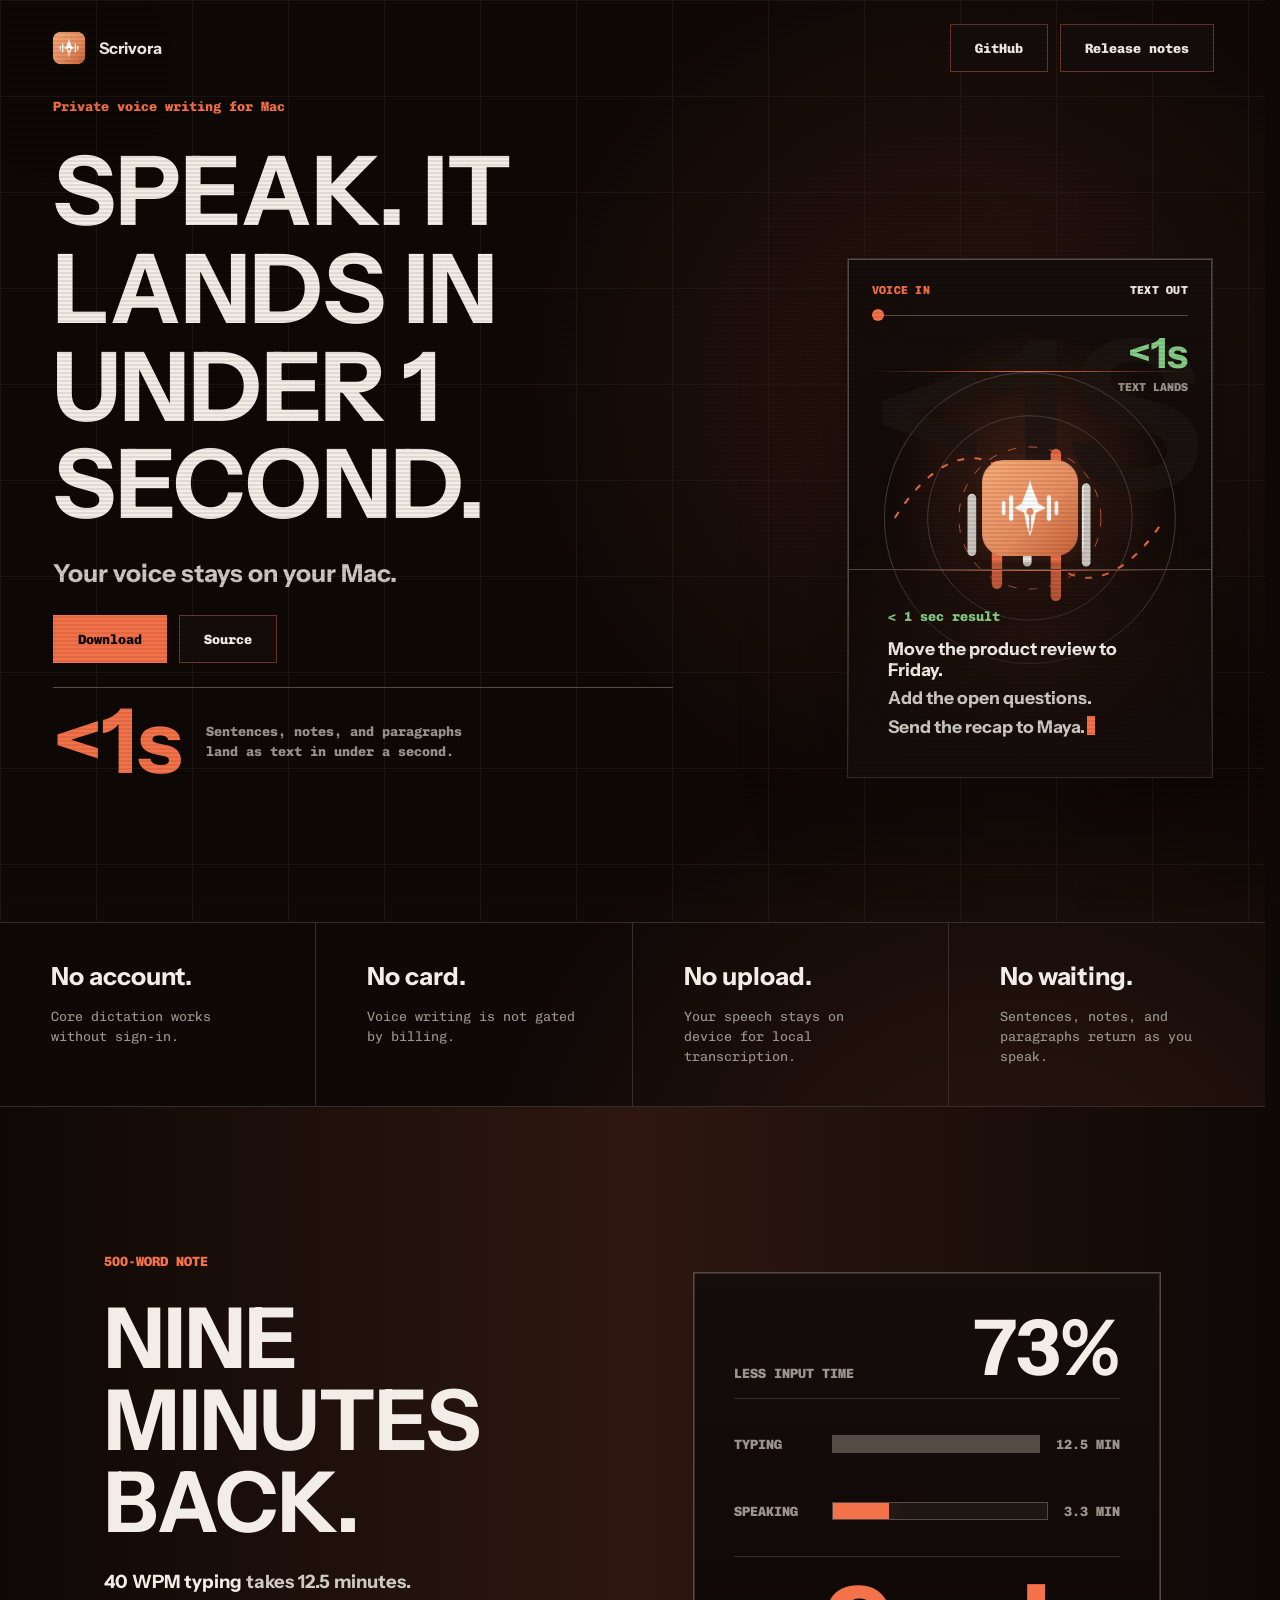
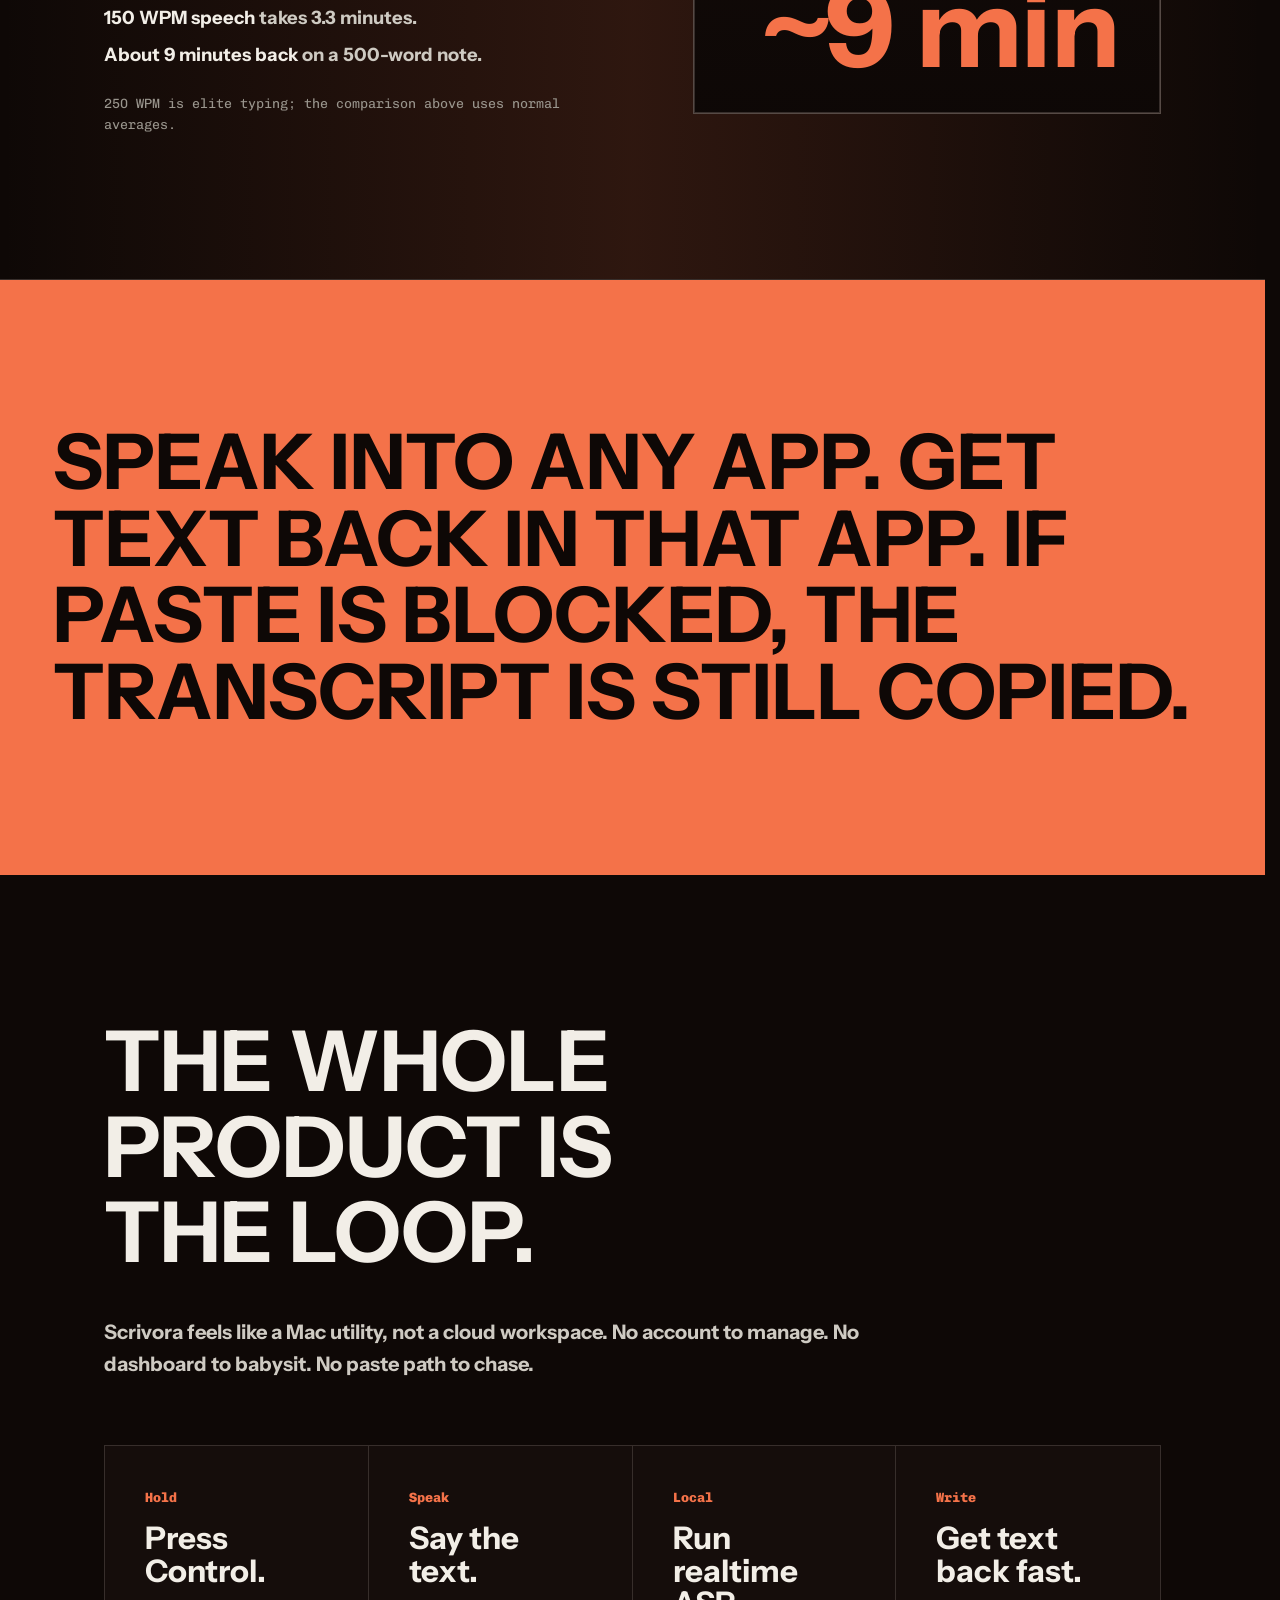
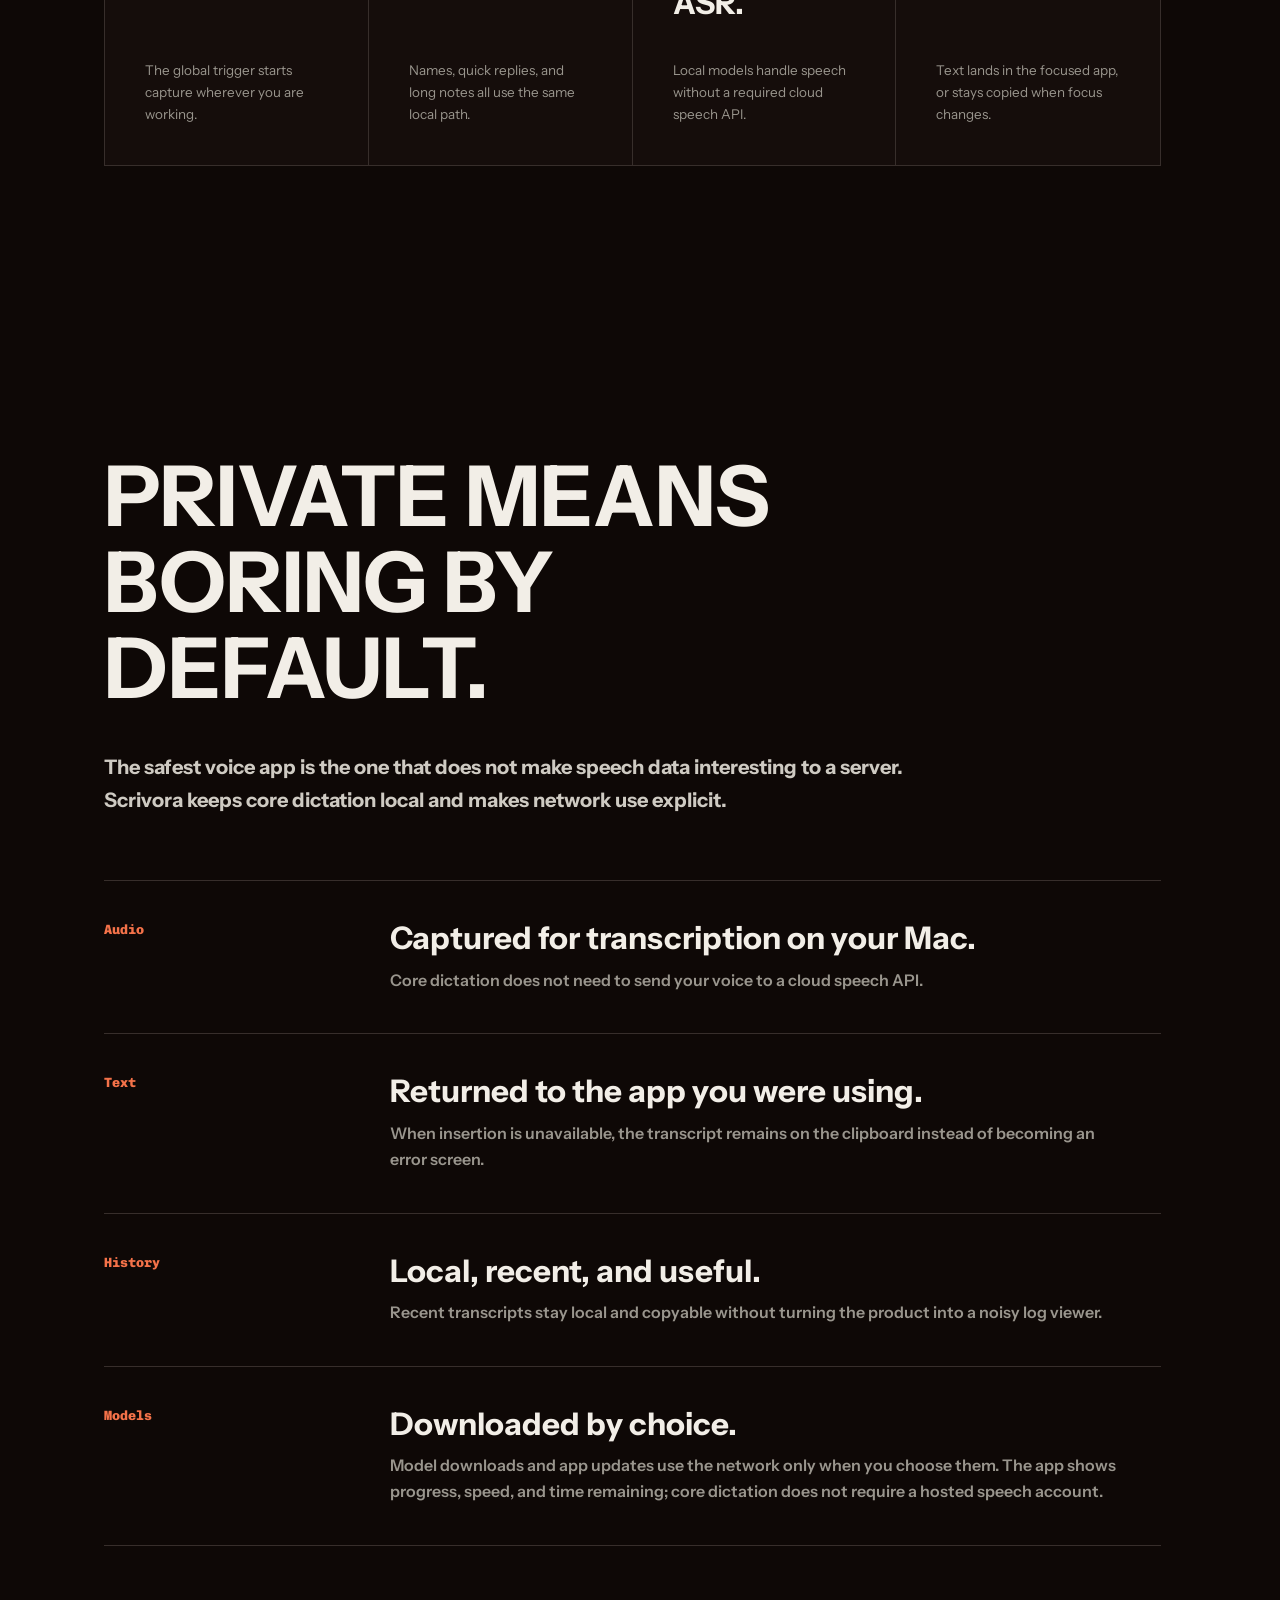
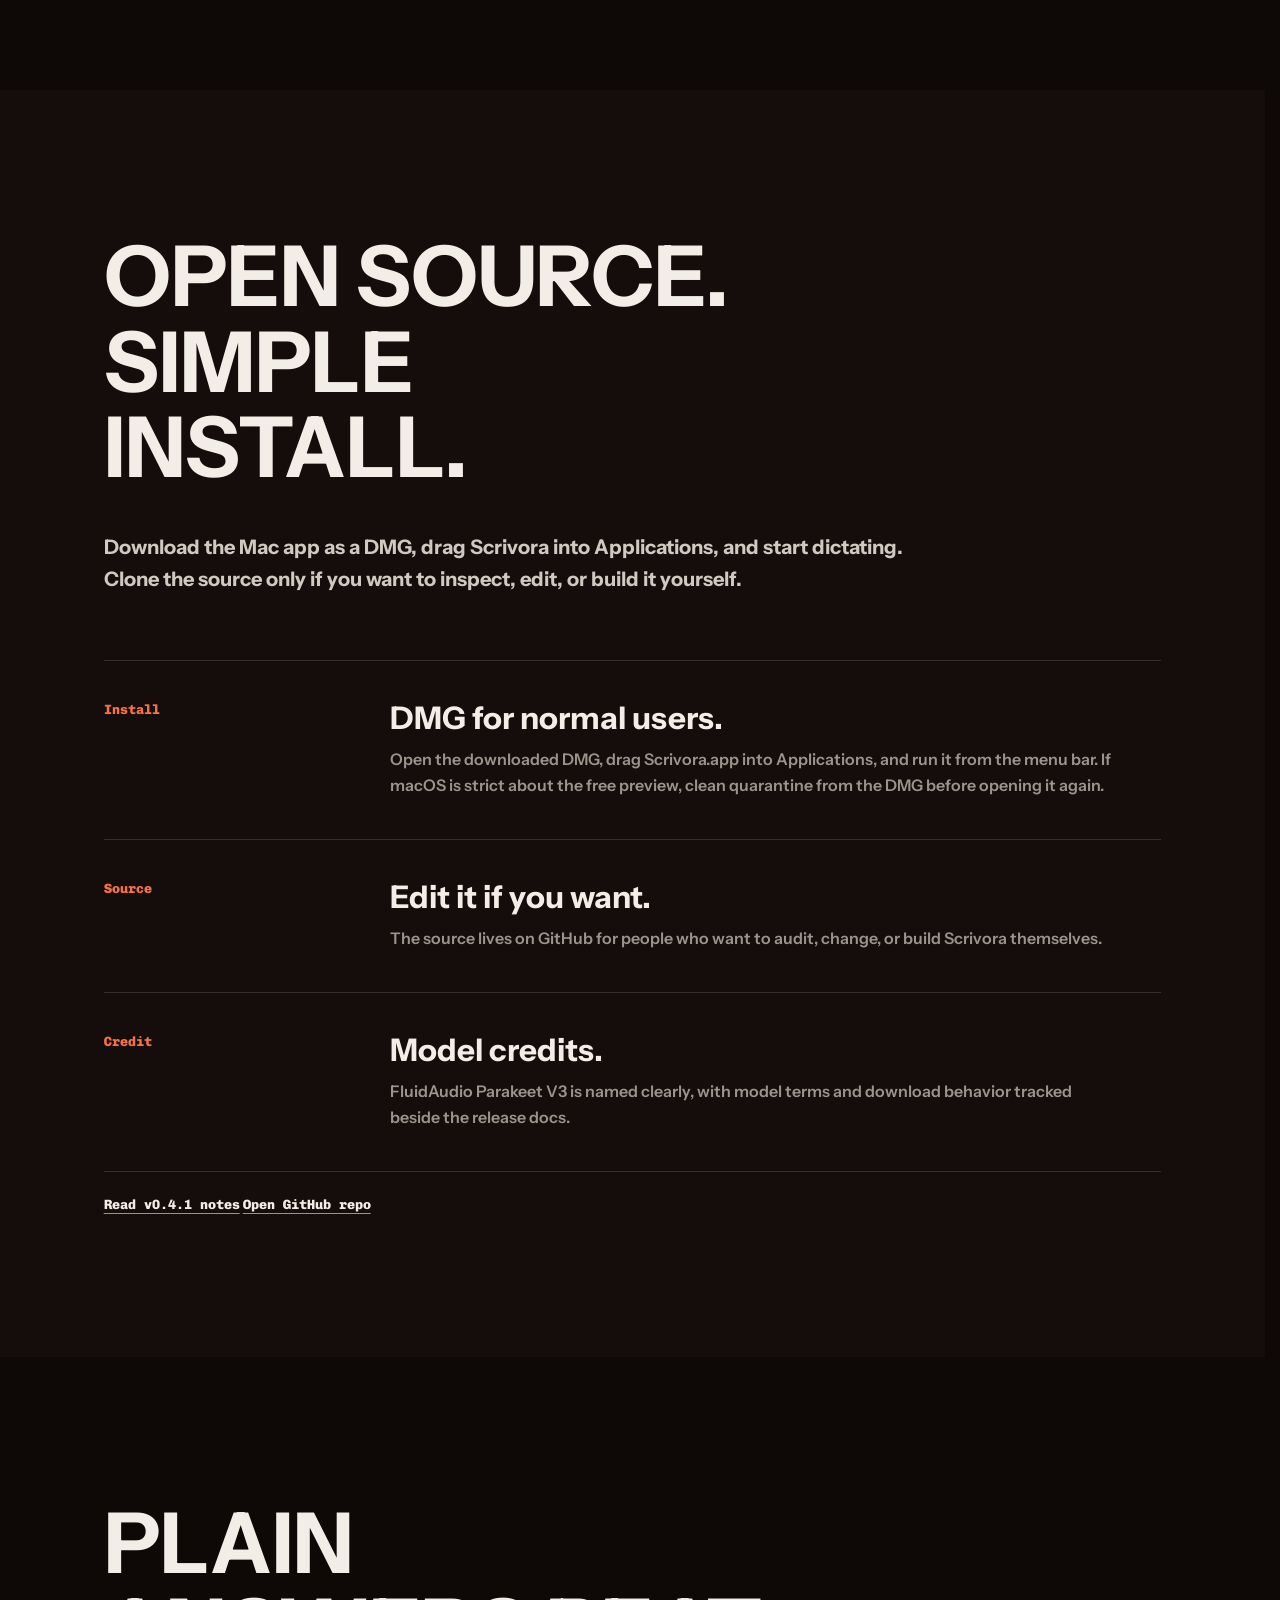
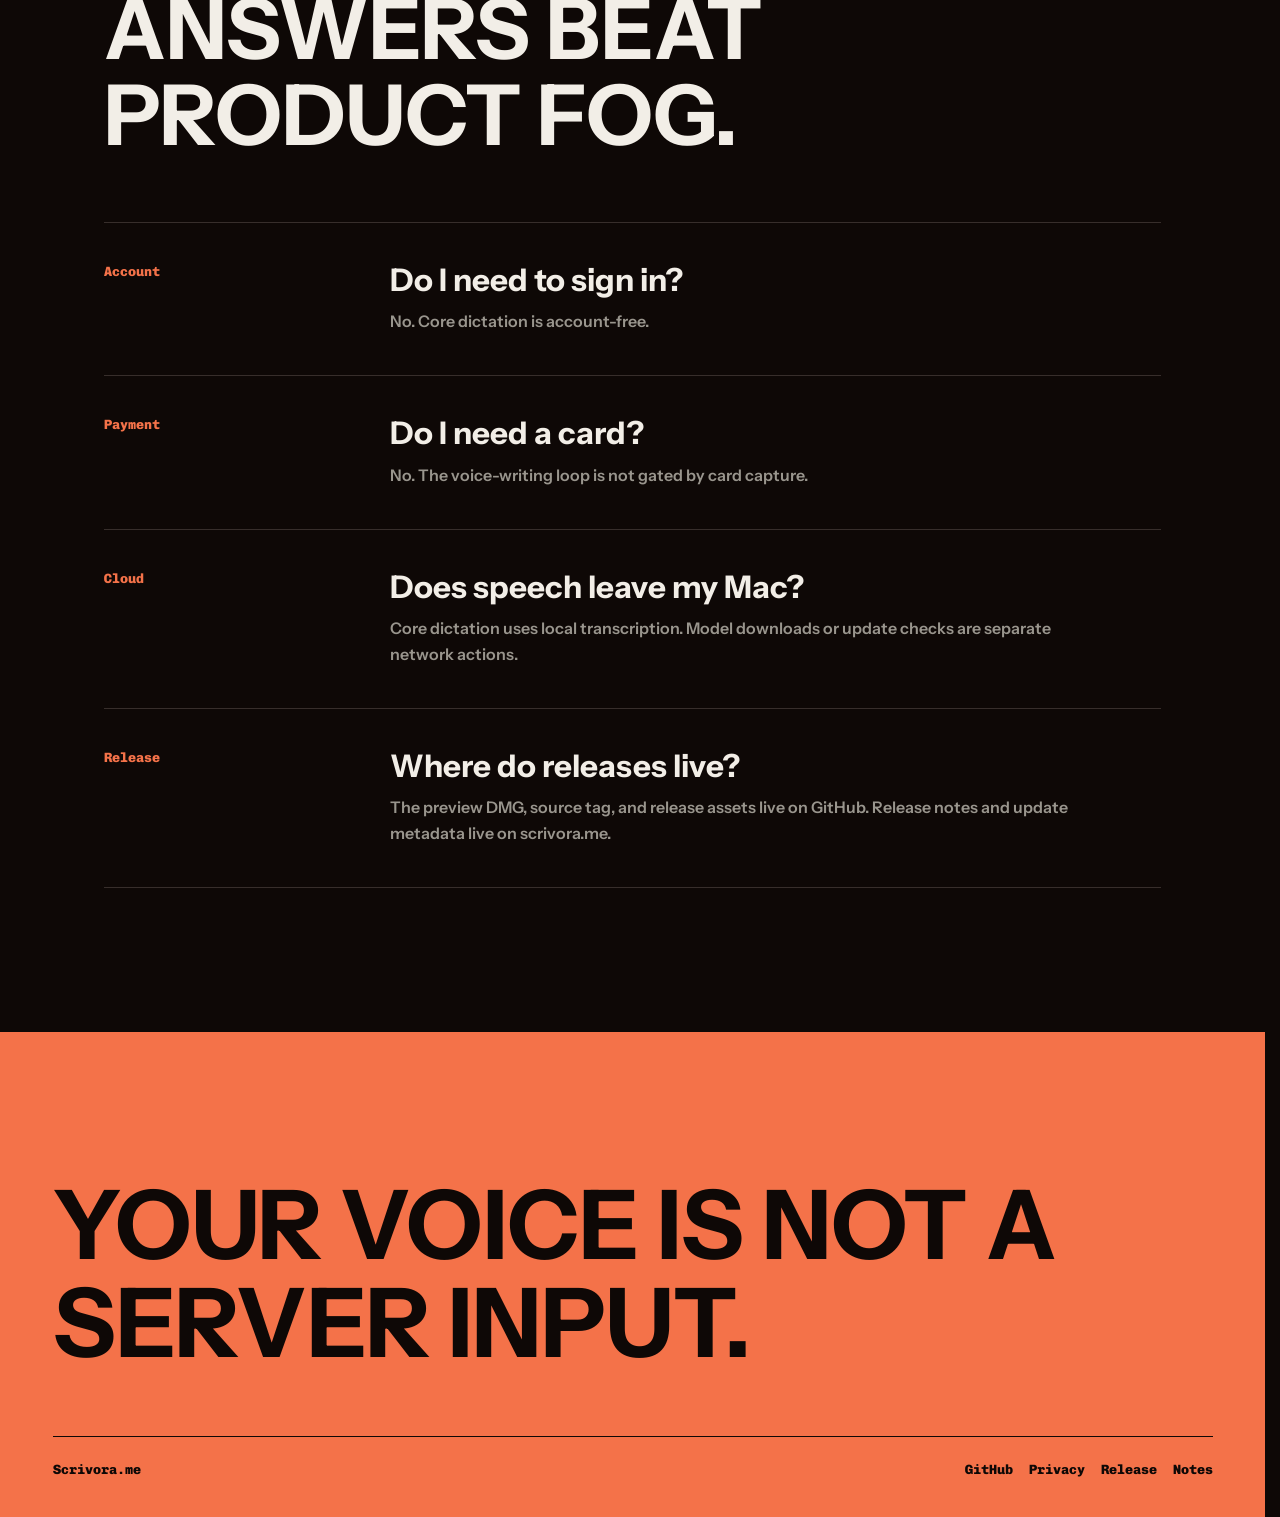
==== commit a3c3e73d: "docs: fix mac quarantine install path" ====
--- a/index.html
+++ b/index.html
@@ -1475,7 +1475,7 @@
             <strong>Install</strong>
             <div>
               <h3>DMG for normal users.</h3>
-              <p>Open the downloaded DMG, drag Scrivora.app into Applications, and run it from the menu bar. If macOS is strict about the free preview, Homebrew can install it and remove quarantine from Scrivora only.</p>
+              <p>Open the downloaded DMG, drag Scrivora.app into Applications, and run it from the menu bar. If macOS is strict about the free preview, clean quarantine from the DMG before opening it again.</p>
             </div>
           </article>
           <article class="release-row">
